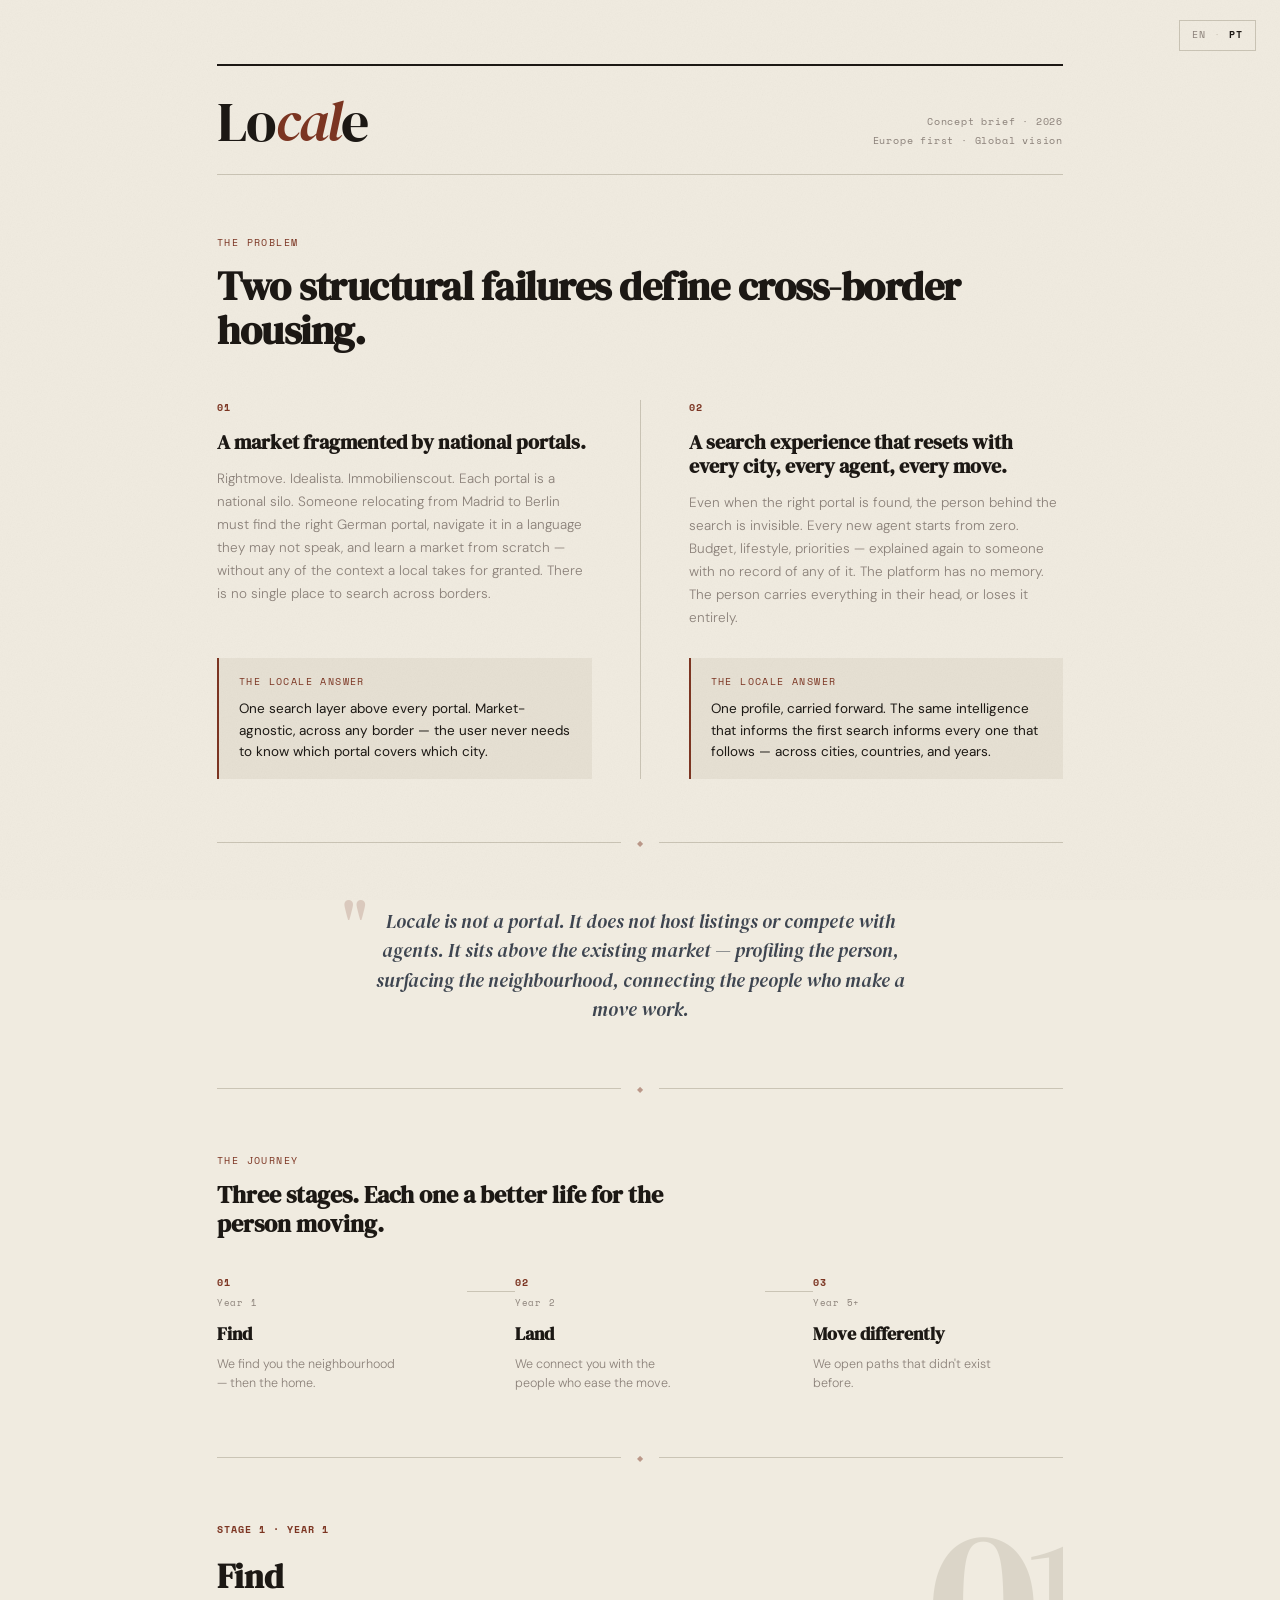
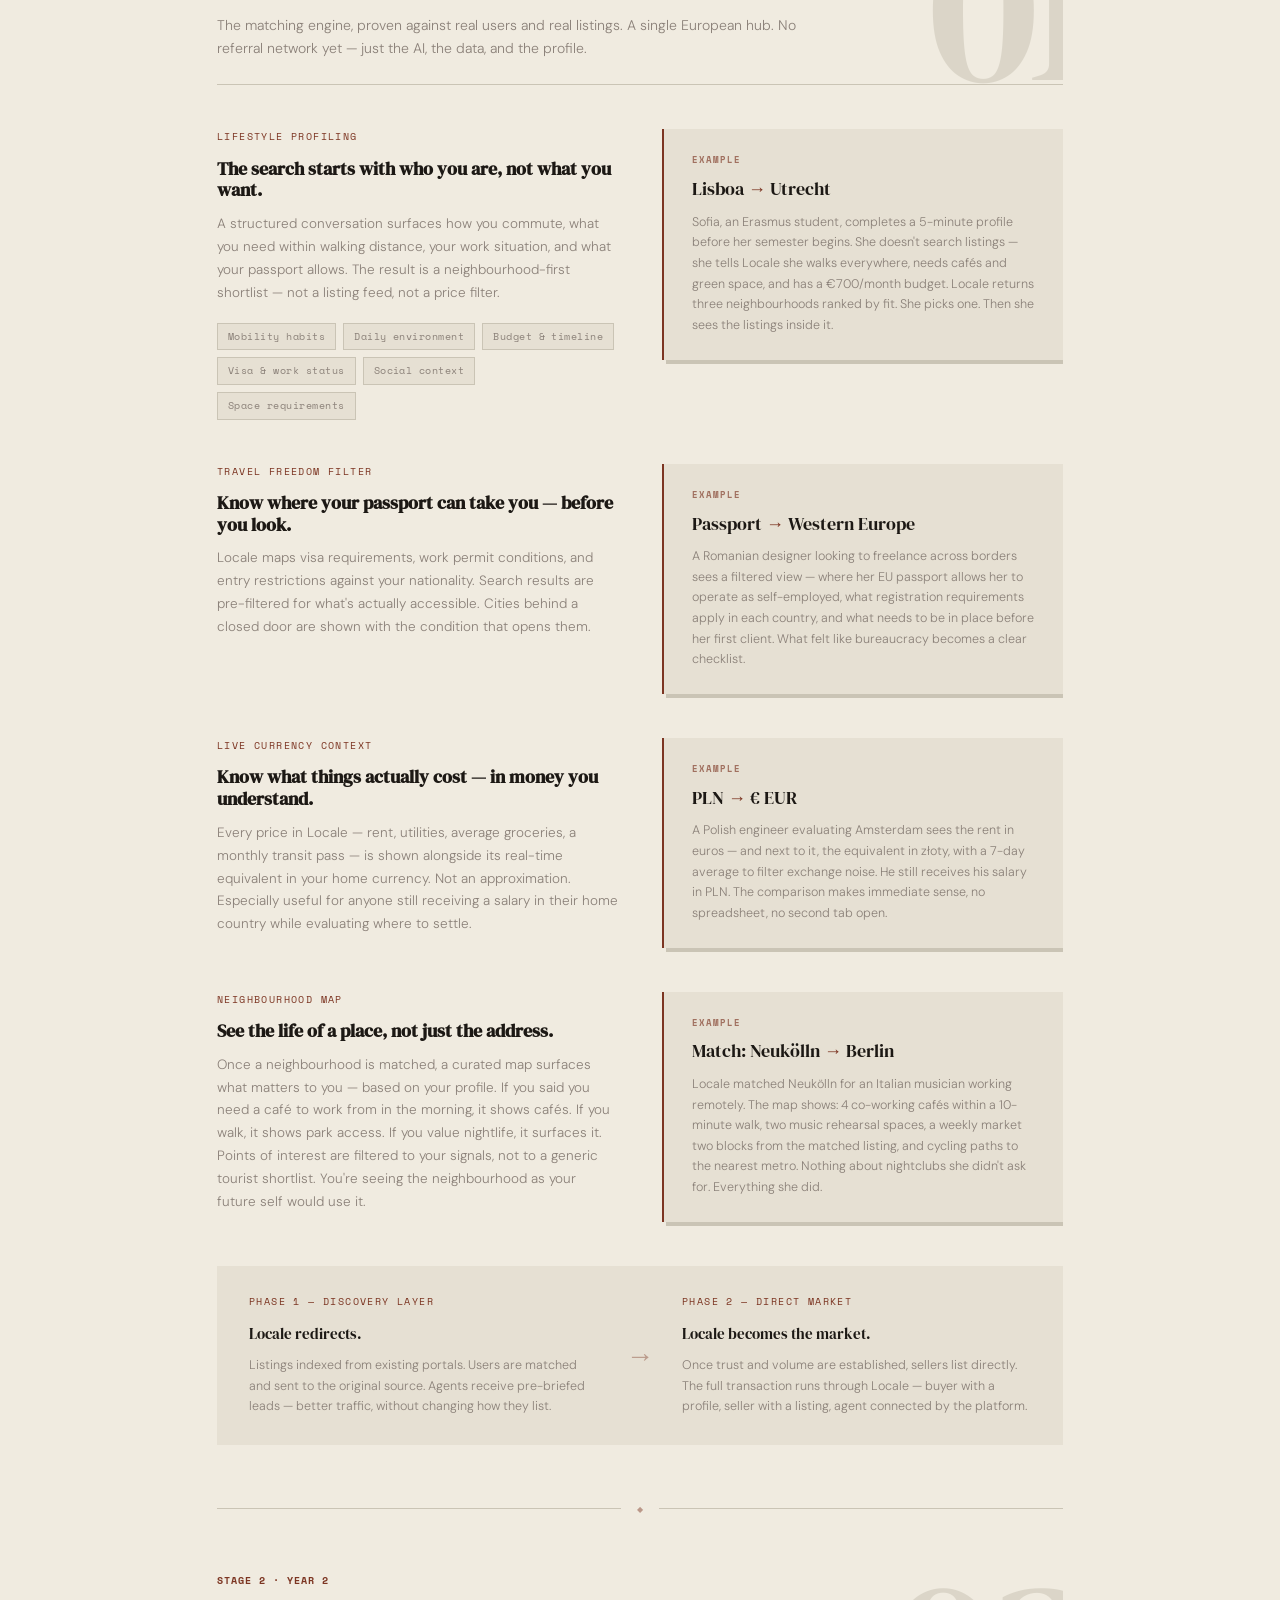
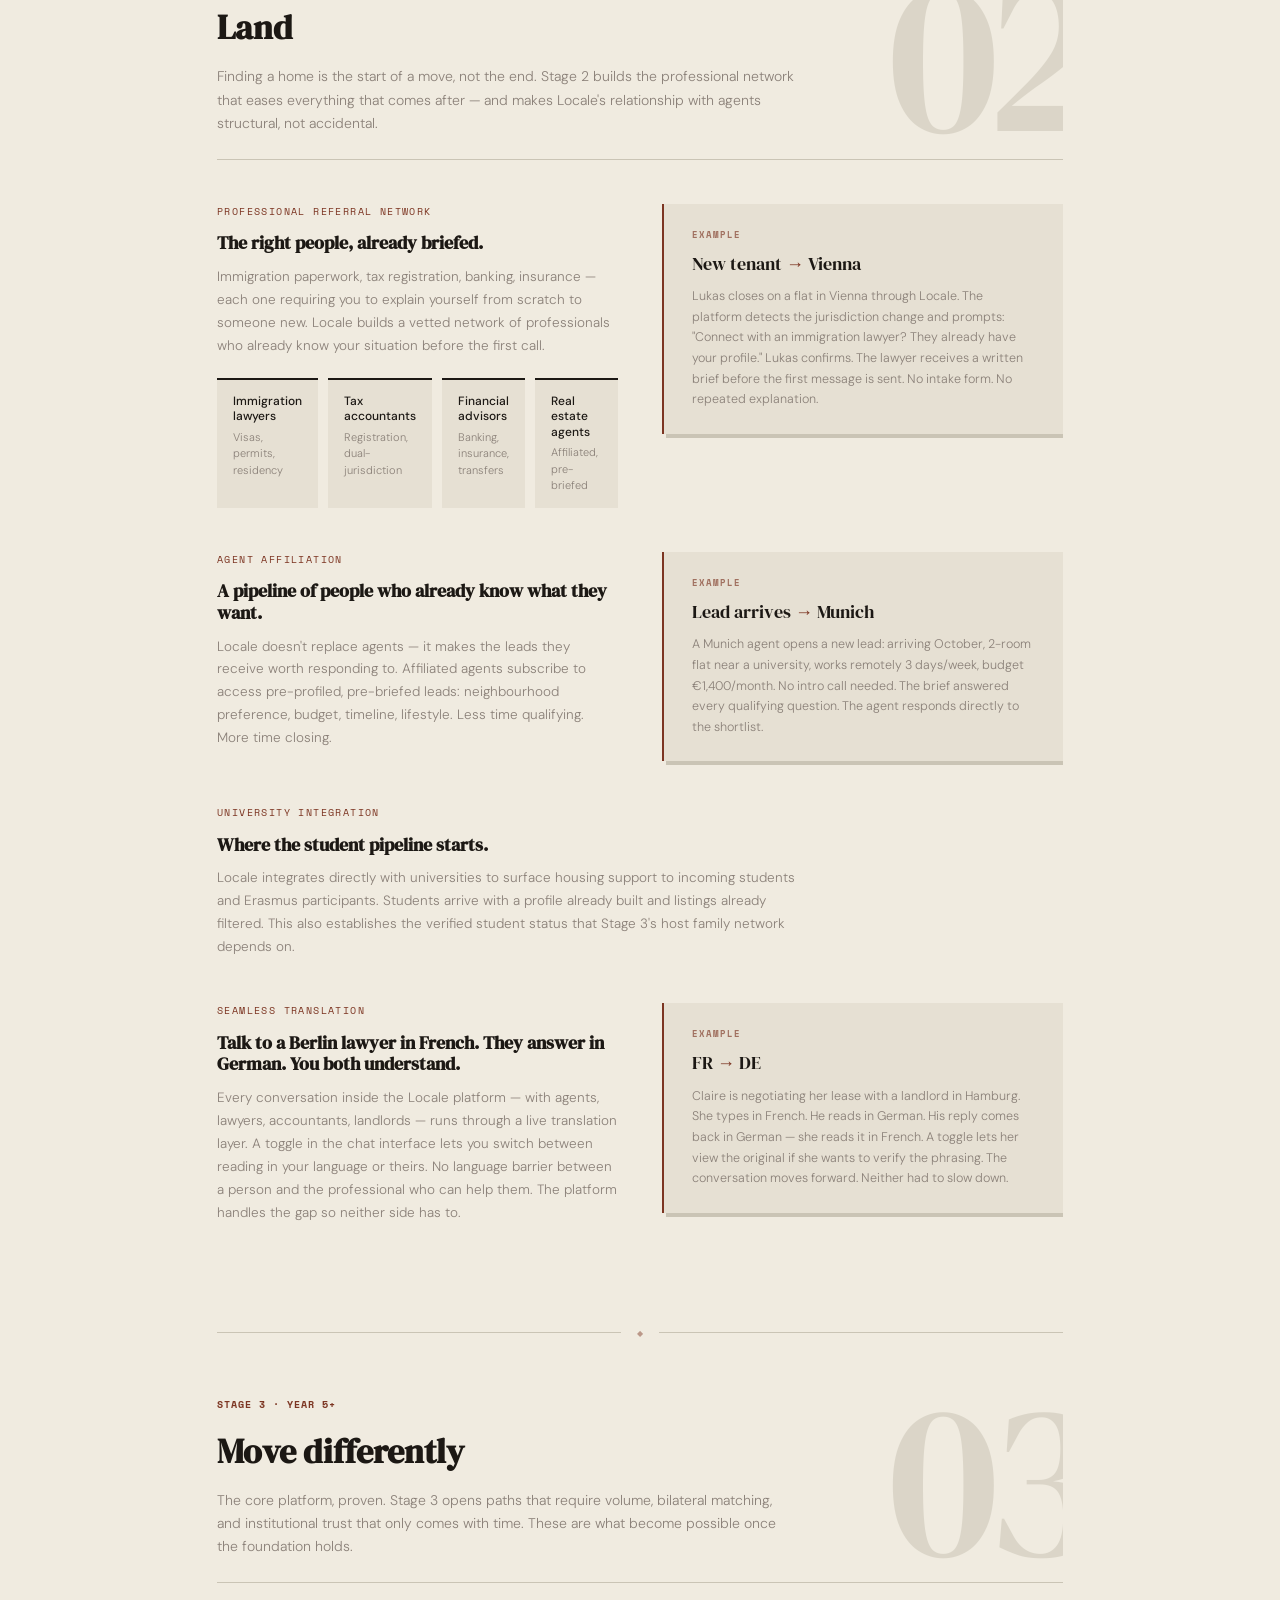
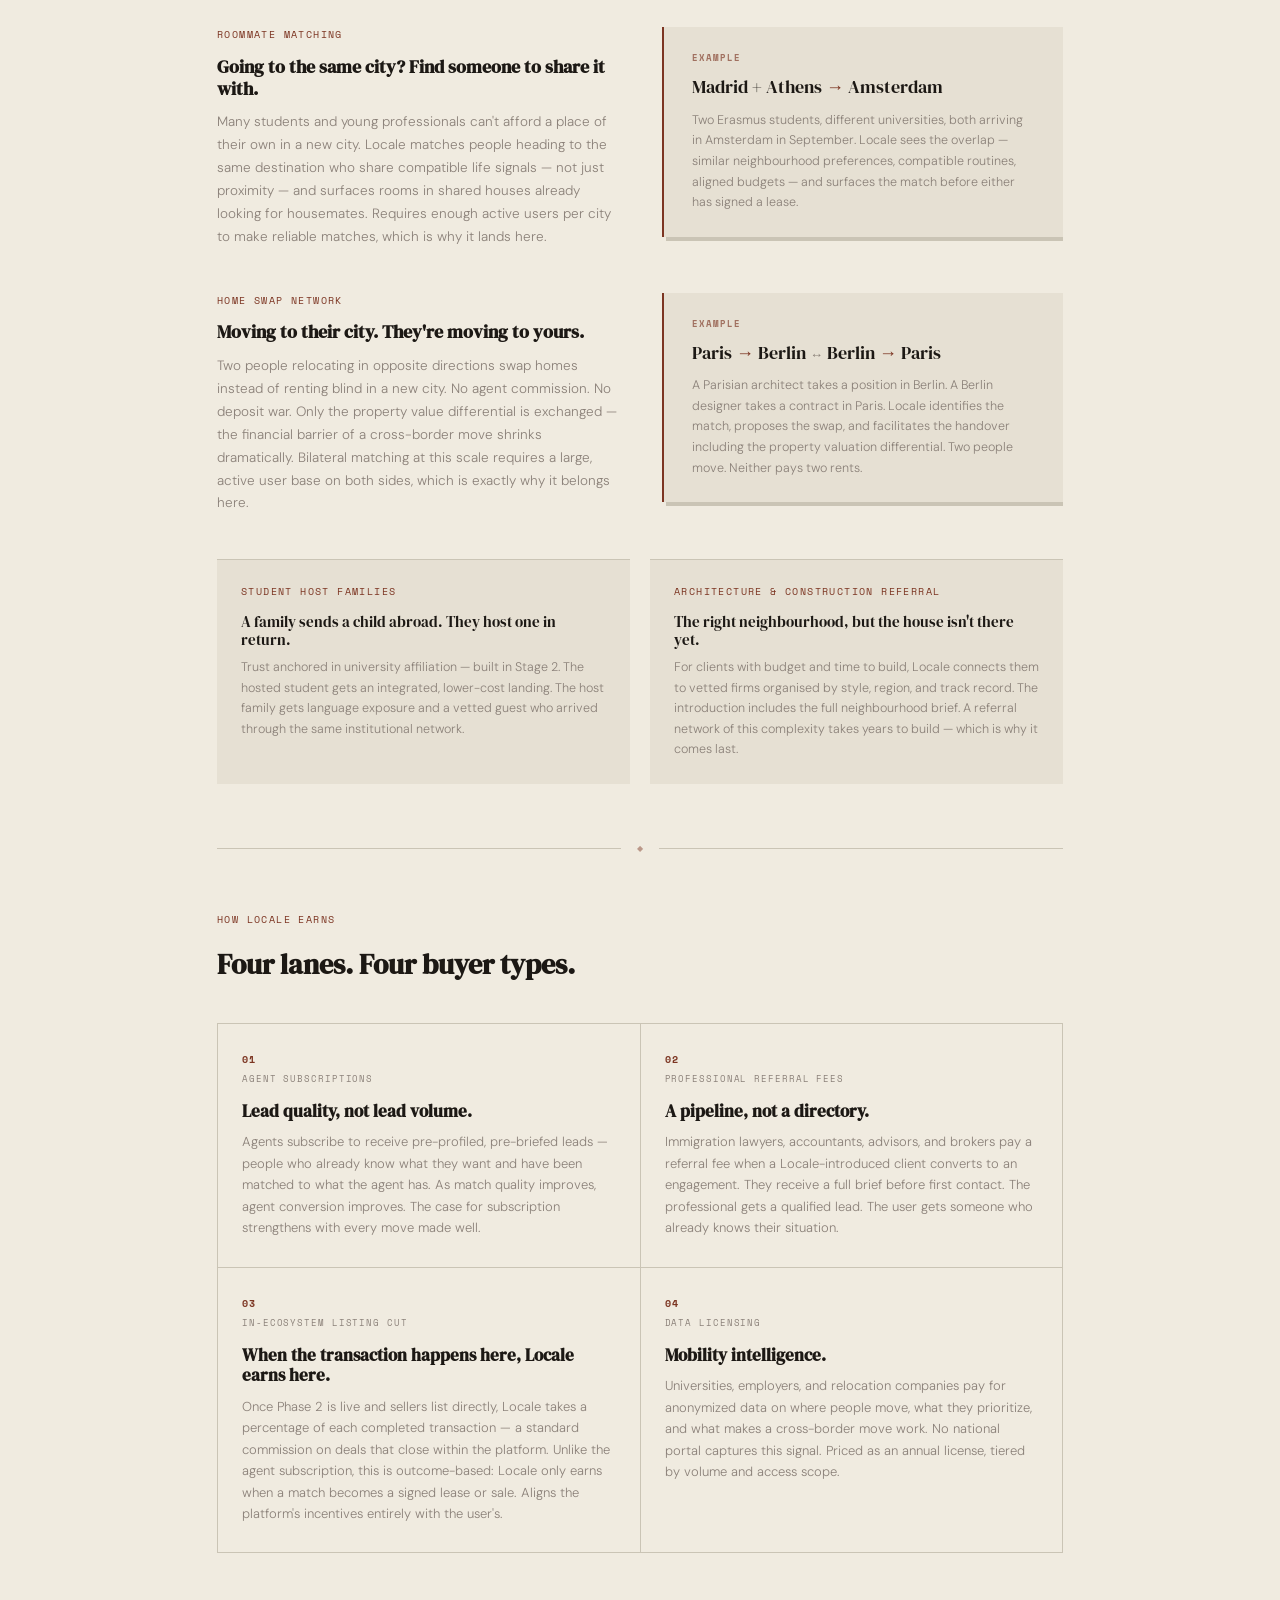
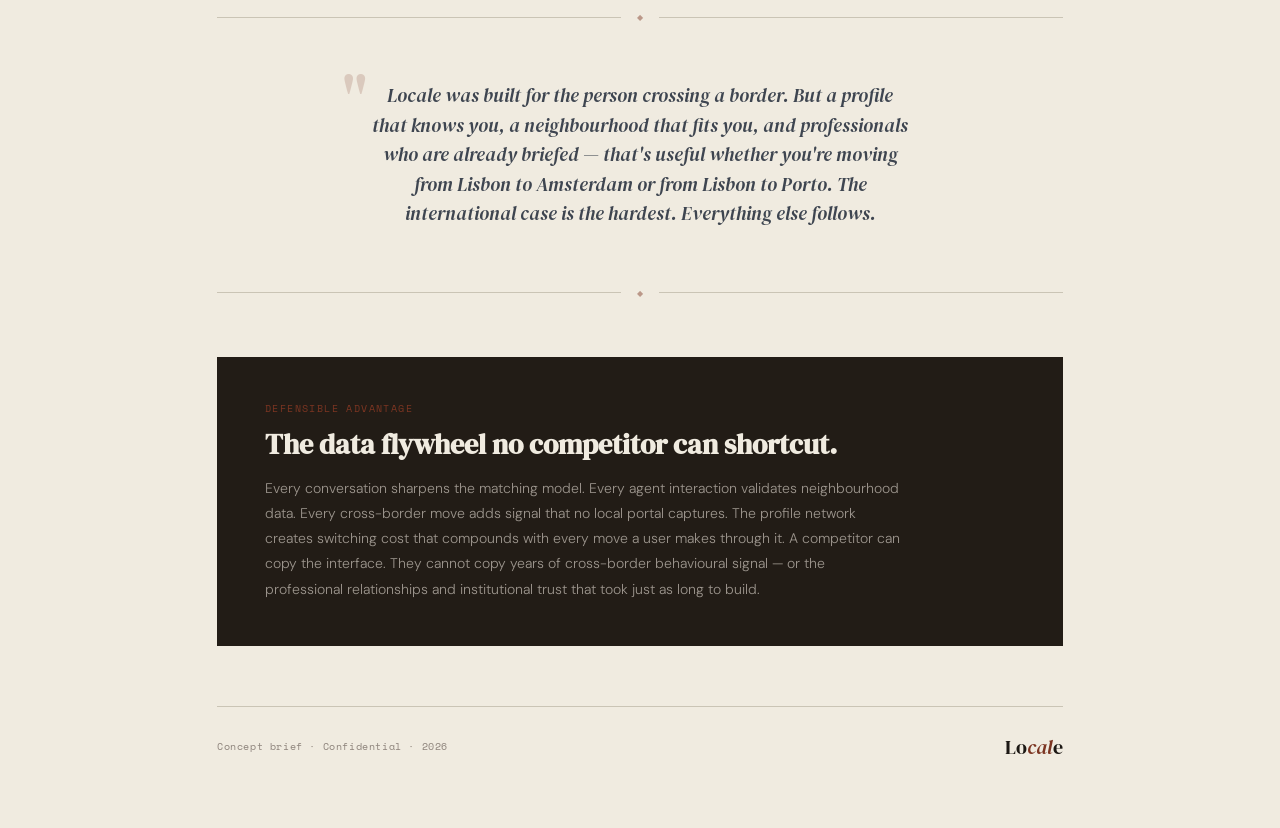
==== index.html @ e2cc8584 "Atualizar o index.html" ====
<!DOCTYPE html>
<html lang="en">
<head>
<meta charset="UTF-8">
<meta name="viewport" content="width=device-width, initial-scale=1.0">
<title>Locale — Concept Brief</title>
<link rel="icon" type="image/svg+xml" href="icon.svg">
<link rel="stylesheet" href="style.css">
<link href="https://fonts.googleapis.com/css2?family=DM+Serif+Display:ital@0;1&family=DM+Sans:opsz,wght@9..40,300;9..40,400;9..40,500&family=Space+Mono:wght@400;700&display=swap" rel="stylesheet">
</head>
<body>

<div class="lang-toggle">
  <span class="lang-active">EN</span>
  <span class="sep">·</span>
  <a href="indice.html">PT</a>
</div>

<!-- ═══ HEADER ═══ -->
<header>
  <div class="wordmark">Lo<span>cal</span>e</div>
  <div class="tagline">Concept brief · 2026<br>Europe first · Global vision</div>
</header>


<!-- ═══ HERO ═══ -->
<section class="hero">
  <span class="section-label">The problem</span>
  <h1 class="hero-headline">Two structural failures define cross-border housing.</h1>

  <div class="failure-grid">

    <div class="failure-col">
      <span class="failure-num">01</span>
      <h2>A market fragmented by national portals.</h2>
      <p>Rightmove. Idealista. Immobilienscout. Each portal is a national silo. Someone relocating from Madrid to Berlin must find the right German portal, navigate it in a language they may not speak, and learn a market from scratch — without any of the context a local takes for granted. There is no single place to search across borders.</p>
      <div class="answer-block">
        <span class="section-label">The Locale answer</span>
        <p>One search layer above every portal. Market-agnostic, across any border — the user never needs to know which portal covers which city.</p>
      </div>
    </div>

    <div class="failure-divider"></div>

    <div class="failure-col">
      <span class="failure-num">02</span>
      <h2>A search experience that resets with every city, every agent, every move.</h2>
      <p>Even when the right portal is found, the person behind the search is invisible. Every new agent starts from zero. Budget, lifestyle, priorities — explained again to someone with no record of any of it. The platform has no memory. The person carries everything in their head, or loses it entirely.</p>
      <div class="answer-block">
        <span class="section-label">The Locale answer</span>
        <p>One profile, carried forward. The same intelligence that informs the first search informs every one that follows — across cities, countries, and years.</p>
      </div>
    </div>

  </div>
</section>

<div class="section-rule"><span class="section-rule-mark">◆</span></div>

<!-- ═══ PLATFORM DEFINITION ═══ -->
<section class="platform-def">
  <blockquote>Locale is not a portal. It does not host listings or compete with agents. It sits above the existing market — profiling the person, surfacing the neighbourhood, connecting the people who make a move work.</blockquote>
</section>

<div class="section-rule"><span class="section-rule-mark">◆</span></div>

<!-- ═══ ROADMAP OVERVIEW ═══ -->
<section class="roadmap-overview">
  <span class="section-label">The journey</span>
  <h2>Three stages. Each one a better life for the person moving.</h2>
  <div class="roadmap-track">
    <div class="stage-pill">
      <span class="pill-num">01</span>
      <span class="pill-when">Year 1</span>
      <h3>Find</h3>
      <p>We find you the neighbourhood — then the home.</p>
    </div>
    <div class="pill-connector"></div>
    <div class="stage-pill">
      <span class="pill-num">02</span>
      <span class="pill-when">Year 2</span>
      <h3>Land</h3>
      <p>We connect you with the people who ease the move.</p>
    </div>
    <div class="pill-connector"></div>
    <div class="stage-pill">
      <span class="pill-num">03</span>
      <span class="pill-when">Year 5+</span>
      <h3>Move differently</h3>
      <p>We open paths that didn't exist before.</p>
    </div>
  </div>
</section>

<div class="section-rule"><span class="section-rule-mark">◆</span></div>


<!-- ═══════════════════ STAGE 1 ═══════════════════ -->
<section class="stage-block">
  <div class="stage-bg-num">01</div>

  <div class="stage-header">
    <span class="stage-tag">Stage 1 · Year 1</span>
    <h2 class="stage-title">Find</h2>
    <p class="stage-subtitle">The matching engine, proven against real users and real listings. A single European hub. No referral network yet — just the AI, the data, and the profile.</p>
  </div>

  <!-- Lifestyle profiling -->
  <div class="feature-pair">
    <div class="feature-left">
      <span class="section-label">Lifestyle profiling</span>
      <h3>The search starts with who you are, not what you want.</h3>
      <p>A structured conversation surfaces how you commute, what you need within walking distance, your work situation, and what your passport allows. The result is a neighbourhood-first shortlist — not a listing feed, not a price filter.</p>
      <div class="signal-tags">
        <span>Mobility habits</span>
        <span>Daily environment</span>
        <span>Budget &amp; timeline</span>
        <span>Visa &amp; work status</span>
        <span>Social context</span>
        <span>Space requirements</span>
      </div>
    </div>
    <div class="feature-right">
      <div class="scenario-card">
        <span class="scenario-label">Example</span>
        <div class="scenario-route">Lisboa <span>→</span> Utrecht</div>
        <p>Sofia, an Erasmus student, completes a 5-minute profile before her semester begins. She doesn't search listings — she tells Locale she walks everywhere, needs cafés and green space, and has a €700/month budget. Locale returns three neighbourhoods ranked by fit. She picks one. Then she sees the listings inside it.</p>
      </div>
    </div>
  </div>

  <!-- Travel freedom filter -->
  <div class="feature-pair">
    <div class="feature-left">
      <span class="section-label">Travel freedom filter</span>
      <h3>Know where your passport can take you — before you look.</h3>
      <p>Locale maps visa requirements, work permit conditions, and entry restrictions against your nationality. Search results are pre-filtered for what's actually accessible. Cities behind a closed door are shown with the condition that opens them.</p>
    </div>
    <div class="feature-right">
      <div class="scenario-card">
        <span class="scenario-label">Example</span>
        <div class="scenario-route">Passport <span>→</span> Western Europe</div>
        <p>A Romanian designer looking to freelance across borders sees a filtered view — where her EU passport allows her to operate as self-employed, what registration requirements apply in each country, and what needs to be in place before her first client. What felt like bureaucracy becomes a clear checklist.</p>
      </div>
    </div>
  </div>

  <!-- Currency exchange -->
  <div class="feature-pair">
    <div class="feature-left">
      <span class="section-label">Live currency context</span>
      <h3>Know what things actually cost — in money you understand.</h3>
      <p>Every price in Locale — rent, utilities, average groceries, a monthly transit pass — is shown alongside its real-time equivalent in your home currency. Not an approximation. Especially useful for anyone still receiving a salary in their home country while evaluating where to settle.</p>
    </div>
    <div class="feature-right">
      <div class="scenario-card">
        <span class="scenario-label">Example</span>
        <div class="scenario-route">PLN <span>→</span> € EUR</div>
        <p>A Polish engineer evaluating Amsterdam sees the rent in euros — and next to it, the equivalent in złoty, with a 7-day average to filter exchange noise. He still receives his salary in PLN. The comparison makes immediate sense, no spreadsheet, no second tab open.</p>
      </div>
    </div>
  </div>

  <!-- Neighbourhood map -->
  <div class="feature-pair">
    <div class="feature-left">
      <span class="section-label">Neighbourhood map</span>
      <h3>See the life of a place, not just the address.</h3>
      <p>Once a neighbourhood is matched, a curated map surfaces what matters to you — based on your profile. If you said you need a café to work from in the morning, it shows cafés. If you walk, it shows park access. If you value nightlife, it surfaces it. Points of interest are filtered to your signals, not to a generic tourist shortlist. You're seeing the neighbourhood as your future self would use it.</p>
    </div>
    <div class="feature-right">
      <div class="scenario-card">
        <span class="scenario-label">Example</span>
        <div class="scenario-route">Match: Neukölln <span>→</span> Berlin</div>
        <p>Locale matched Neukölln for an Italian musician working remotely. The map shows: 4 co-working cafés within a 10-minute walk, two music rehearsal spaces, a weekly market two blocks from the matched listing, and cycling paths to the nearest metro. Nothing about nightclubs she didn't ask for. Everything she did.</p>
      </div>
    </div>
  </div>

  <!-- Listing strategy -->
  <div class="listing-strategy">
    <div class="strat-phase">
      <span class="section-label">Phase 1 — Discovery layer</span>
      <h4>Locale redirects.</h4>
      <p>Listings indexed from existing portals. Users are matched and sent to the original source. Agents receive pre-briefed leads — better traffic, without changing how they list.</p>
    </div>
    <div class="listing-strategy-arrow">→</div>
    <div class="strat-phase">
      <span class="section-label">Phase 2 — Direct market</span>
      <h4>Locale becomes the market.</h4>
      <p>Once trust and volume are established, sellers list directly. The full transaction runs through Locale — buyer with a profile, seller with a listing, agent connected by the platform.</p>
    </div>
  </div>
</section>

<div class="section-rule"><span class="section-rule-mark">◆</span></div>


<!-- ═══════════════════ STAGE 2 ═══════════════════ -->
<section class="stage-block">
  <div class="stage-bg-num">02</div>

  <div class="stage-header">
    <span class="stage-tag">Stage 2 · Year 2</span>
    <h2 class="stage-title">Land</h2>
    <p class="stage-subtitle">Finding a home is the start of a move, not the end. Stage 2 builds the professional network that eases everything that comes after — and makes Locale's relationship with agents structural, not accidental.</p>
  </div>

  <!-- Professional referral -->
  <div class="feature-pair">
    <div class="feature-left">
      <span class="section-label">Professional referral network</span>
      <h3>The right people, already briefed.</h3>
      <p>Immigration paperwork, tax registration, banking, insurance — each one requiring you to explain yourself from scratch to someone new. Locale builds a vetted network of professionals who already know your situation before the first call.</p>
      <div class="pro-grid">
        <div class="pro-card">
          <h4>Immigration lawyers</h4>
          <p>Visas, permits, residency</p>
        </div>
        <div class="pro-card">
          <h4>Tax accountants</h4>
          <p>Registration, dual-jurisdiction</p>
        </div>
        <div class="pro-card">
          <h4>Financial advisors</h4>
          <p>Banking, insurance, transfers</p>
        </div>
        <div class="pro-card">
          <h4>Real estate agents</h4>
          <p>Affiliated, pre-briefed</p>
        </div>
      </div>
    </div>
    <div class="feature-right">
      <div class="scenario-card">
        <span class="scenario-label">Example</span>
        <div class="scenario-route">New tenant <span>→</span> Vienna</div>
        <p>Lukas closes on a flat in Vienna through Locale. The platform detects the jurisdiction change and prompts: "Connect with an immigration lawyer? They already have your profile." Lukas confirms. The lawyer receives a written brief before the first message is sent. No intake form. No repeated explanation.</p>
      </div>
    </div>
  </div>

  <!-- Agent affiliation -->
  <div class="feature-pair">
    <div class="feature-left">
      <span class="section-label">Agent affiliation</span>
      <h3>A pipeline of people who already know what they want.</h3>
      <p>Locale doesn't replace agents — it makes the leads they receive worth responding to. Affiliated agents subscribe to access pre-profiled, pre-briefed leads: neighbourhood preference, budget, timeline, lifestyle. Less time qualifying. More time closing.</p>
    </div>
    <div class="feature-right">
      <div class="scenario-card">
        <span class="scenario-label">Example</span>
        <div class="scenario-route">Lead arrives <span>→</span> Munich</div>
        <p>A Munich agent opens a new lead: arriving October, 2-room flat near a university, works remotely 3 days/week, budget €1,400/month. No intro call needed. The brief answered every qualifying question. The agent responds directly to the shortlist.</p>
      </div>
    </div>
  </div>

  <!-- University integration -->
  <div class="feature-pair-full">
    <span class="section-label">University integration</span>
    <h3>Where the student pipeline starts.</h3>
    <p>Locale integrates directly with universities to surface housing support to incoming students and Erasmus participants. Students arrive with a profile already built and listings already filtered. This also establishes the verified student status that Stage 3's host family network depends on.</p>
  </div>

  <!-- Translation toggle -->
  <div class="feature-pair">
    <div class="feature-left">
      <span class="section-label">Seamless translation</span>
      <h3>Talk to a Berlin lawyer in French. They answer in German. You both understand.</h3>
      <p>Every conversation inside the Locale platform — with agents, lawyers, accountants, landlords — runs through a live translation layer. A toggle in the chat interface lets you switch between reading in your language or theirs. No language barrier between a person and the professional who can help them. The platform handles the gap so neither side has to.</p>
    </div>
    <div class="feature-right">
      <div class="scenario-card">
        <span class="scenario-label">Example</span>
        <div class="scenario-route">FR <span>→</span> DE</div>
        <p>Claire is negotiating her lease with a landlord in Hamburg. She types in French. He reads in German. His reply comes back in German — she reads it in French. A toggle lets her view the original if she wants to verify the phrasing. The conversation moves forward. Neither had to slow down.</p>
      </div>
    </div>
  </div>
</section>

<div class="section-rule"><span class="section-rule-mark">◆</span></div>


<!-- ═══════════════════ STAGE 3 ═══════════════════ -->
<section class="stage-block">
  <div class="stage-bg-num">03</div>

  <div class="stage-header">
    <span class="stage-tag">Stage 3 · Year 5+</span>
    <h2 class="stage-title">Move differently</h2>
    <p class="stage-subtitle">The core platform, proven. Stage 3 opens paths that require volume, bilateral matching, and institutional trust that only comes with time. These are what become possible once the foundation holds.</p>
  </div>

  <!-- Roommate matching -->
  <div class="feature-pair">
    <div class="feature-left">
      <span class="section-label">Roommate matching</span>
      <h3>Going to the same city? Find someone to share it with.</h3>
      <p>Many students and young professionals can't afford a place of their own in a new city. Locale matches people heading to the same destination who share compatible life signals — not just proximity — and surfaces rooms in shared houses already looking for housemates. Requires enough active users per city to make reliable matches, which is why it lands here.</p>
    </div>
    <div class="feature-right">
      <div class="scenario-card">
        <span class="scenario-label">Example</span>
        <div class="scenario-route">Madrid + Athens <span>→</span> Amsterdam</div>
        <p>Two Erasmus students, different universities, both arriving in Amsterdam in September. Locale sees the overlap — similar neighbourhood preferences, compatible routines, aligned budgets — and surfaces the match before either has signed a lease.</p>
      </div>
    </div>
  </div>

  <!-- Home swap -->
  <div class="feature-pair">
    <div class="feature-left">
      <span class="section-label">Home swap network</span>
      <h3>Moving to their city. They're moving to yours.</h3>
      <p>Two people relocating in opposite directions swap homes instead of renting blind in a new city. No agent commission. No deposit war. Only the property value differential is exchanged — the financial barrier of a cross-border move shrinks dramatically. Bilateral matching at this scale requires a large, active user base on both sides, which is exactly why it belongs here.</p>
    </div>
    <div class="feature-right">
      <div class="scenario-card">
        <span class="scenario-label">Example</span>
        <div class="scenario-route">Paris <span>→</span> Berlin <span style="color:var(--muted); font-size:13px;">↔</span> Berlin <span>→</span> Paris</div>
        <p>A Parisian architect takes a position in Berlin. A Berlin designer takes a contract in Paris. Locale identifies the match, proposes the swap, and facilitates the handover including the property valuation differential. Two people move. Neither pays two rents.</p>
      </div>
    </div>
  </div>

  <!-- Host families + Construction -->
  <div class="two-col-sm">
    <div class="small-card">
      <span class="section-label">Student host families</span>
      <h4>A family sends a child abroad. They host one in return.</h4>
      <p>Trust anchored in university affiliation — built in Stage 2. The hosted student gets an integrated, lower-cost landing. The host family gets language exposure and a vetted guest who arrived through the same institutional network.</p>
    </div>
    <div class="small-card">
      <span class="section-label">Architecture &amp; construction referral</span>
      <h4>The right neighbourhood, but the house isn't there yet.</h4>
      <p>For clients with budget and time to build, Locale connects them to vetted firms organised by style, region, and track record. The introduction includes the full neighbourhood brief. A referral network of this complexity takes years to build — which is why it comes last.</p>
    </div>
  </div>
</section>

<div class="section-rule"><span class="section-rule-mark">◆</span></div>


<!-- ═══ REVENUE ═══ -->
<section class="revenue">
  <span class="section-label">How Locale earns</span>
  <h2>Four lanes. Four buyer types.</h2>

  <div class="revenue-lanes revenue-lanes--4">
    <div class="revenue-lane">
      <span class="lane-num">01</span>
      <span class="lane-label">Agent subscriptions</span>
      <h3>Lead quality, not lead volume.</h3>
      <p>Agents subscribe to receive pre-profiled, pre-briefed leads — people who already know what they want and have been matched to what the agent has. As match quality improves, agent conversion improves. The case for subscription strengthens with every move made well.</p>
    </div>
    <div class="revenue-lane">
      <span class="lane-num">02</span>
      <span class="lane-label">Professional referral fees</span>
      <h3>A pipeline, not a directory.</h3>
      <p>Immigration lawyers, accountants, advisors, and brokers pay a referral fee when a Locale-introduced client converts to an engagement. They receive a full brief before first contact. The professional gets a qualified lead. The user gets someone who already knows their situation.</p>
    </div>
    <div class="revenue-lane">
      <span class="lane-num">03</span>
      <span class="lane-label">In-ecosystem listing cut</span>
      <h3>When the transaction happens here, Locale earns here.</h3>
      <p>Once Phase 2 is live and sellers list directly, Locale takes a percentage of each completed transaction — a standard commission on deals that close within the platform. Unlike the agent subscription, this is outcome-based: Locale only earns when a match becomes a signed lease or sale. Aligns the platform's incentives entirely with the user's.</p>
    </div>
    <div class="revenue-lane">
      <span class="lane-num">04</span>
      <span class="lane-label">Data licensing</span>
      <h3>Mobility intelligence.</h3>
      <p>Universities, employers, and relocation companies pay for anonymized data on where people move, what they prioritize, and what makes a cross-border move work. No national portal captures this signal. Priced as an annual license, tiered by volume and access scope.</p>
    </div>
  </div>
</section>

<div class="section-rule"><span class="section-rule-mark">◆</span></div>

<!-- ═══ CLOSING THOUGHT ═══ -->
<section class="platform-def">
  <blockquote>Locale was built for the person crossing a border. But a profile that knows you, a neighbourhood that fits you, and professionals who are already briefed — that's useful whether you're moving from Lisbon to Amsterdam or from Lisbon to Porto. The international case is the hardest. Everything else follows.</blockquote>
</section>

<div class="section-rule"><span class="section-rule-mark">◆</span></div>

<!-- ═══ MOAT ═══ -->
<section class="moat">
  <span class="section-label">Defensible advantage</span>
  <h2>The data flywheel no competitor can shortcut.</h2>
  <p>Every conversation sharpens the matching model. Every agent interaction validates neighbourhood data. Every cross-border move adds signal that no local portal captures. The profile network creates switching cost that compounds with every move a user makes through it. A competitor can copy the interface. They cannot copy years of cross-border behavioural signal — or the professional relationships and institutional trust that took just as long to build.</p>
</section>


<!-- ═══ FOOTER ═══ -->
<footer>
  <p>Concept brief · Confidential · 2026</p>
  <div class="footer-wordmark">Lo<span>cal</span>e</div>
</footer>

</body>
</html>
---- style.css ----
*, *::before, *::after { box-sizing: border-box; margin: 0; padding: 0; }

:root {
  --ink:       #1c1814;
  --paper:     #f0ebe0;
  --brick:     #7c3522;
  --steel:     #3e4550;
  --muted:     #8b8179;
  --rule:      #cac4b5;
  --card:      #e6e0d3;
  --warm-dark: #221c16;
}

/* ─── Base ─── */
html { scroll-behavior: smooth; }

body {
  font-family: 'DM Sans', sans-serif;
  background: var(--paper);
  color: var(--ink);
  font-size: 15px;
  line-height: 1.65;
  max-width: 950px;
  margin: 0 auto;
  padding: 64px 52px;
  overflow-x: hidden;
}

/* ─── Grain ─── */
body::after {
  content: '';
  position: fixed;
  inset: 0;
  background-image: url("data:image/svg+xml,%3Csvg xmlns='http://www.w3.org/2000/svg' width='300' height='300'%3E%3Cfilter id='g'%3E%3CfeTurbulence type='fractalNoise' baseFrequency='0.8' numOctaves='4' stitchTiles='stitch'/%3E%3CfeColorMatrix type='saturate' values='0'/%3E%3C/filter%3E%3Crect width='300' height='300' filter='url(%23g)' opacity='0.05'/%3E%3C/svg%3E");
  pointer-events: none;
  z-index: 9999;
  mix-blend-mode: multiply;
}

/* ─── Labels ─── */
.section-label {
  font-family: 'Space Mono', monospace;
  font-size: 10px;
  font-weight: 400;
  letter-spacing: 0.14em;
  text-transform: uppercase;
  color: var(--brick);
  margin-bottom: 12px;
  display: block;
}

/* ─── Lang toggle ─── */
.lang-toggle {
  position: fixed;
  top: 20px;
  right: 24px;
  display: flex;
  align-items: center;
  gap: 8px;
  font-family: 'Space Mono', monospace;
  font-size: 10px;
  letter-spacing: 0.1em;
  background: var(--paper);
  border: 1px solid var(--rule);
  padding: 6px 12px;
  z-index: 200;
}
.lang-toggle a { color: var(--ink); text-decoration: none; font-weight: 700; transition: color .15s; }
.lang-toggle a:hover { color: var(--brick); }
.lang-toggle .sep { color: var(--rule); }
.lang-active { color: var(--muted); font-weight: 400; }

/* ─── Header ─── */
header {
  border-top: 2px solid var(--ink);
  border-bottom: 1px solid var(--rule);
  padding: 28px 0 24px;
  margin-bottom: 60px;
  display: flex;
  justify-content: space-between;
  align-items: flex-end;
}
.wordmark {
  font-family: 'DM Serif Display', serif;
  font-size: 56px;
  line-height: 1;
  letter-spacing: -1.5px;
}
.wordmark span { color: var(--brick); font-style: italic; }
.tagline {
  font-family: 'Space Mono', monospace;
  font-size: 10px;
  color: var(--muted);
  letter-spacing: 0.08em;
  line-height: 1.9;
  text-align: right;
}

/* ─── Section rules ─── */
.section-rule {
  display: flex;
  align-items: center;
  gap: 16px;
  margin: 60px 0;
}
.section-rule::before,
.section-rule::after {
  content: '';
  flex: 1;
  height: 1px;
  background: var(--rule);
}
.section-rule-mark {
  font-size: 8px;
  color: var(--brick);
  opacity: 0.45;
  line-height: 1;
}

/* ─── Hero ─── */
.hero-headline {
  font-family: 'DM Serif Display', serif;
  font-size: 40px;
  max-width: 750px;
  margin-bottom: 48px;
  line-height: 1.1;
  letter-spacing: -0.5px;
}

.failure-grid {
  display: grid;
  grid-template-columns: 1fr 1px 1fr;
  column-gap: 48px;
  align-items: stretch;
}
.failure-divider { background: var(--rule); }

.failure-col {
  display: flex;
  flex-direction: column;
}
.failure-num {
  font-family: 'Space Mono', monospace;
  font-size: 10px;
  font-weight: 700;
  color: var(--brick);
  letter-spacing: 0.12em;
  display: block;
  margin-bottom: 14px;
}
.failure-col h2 {
  font-family: 'DM Serif Display', serif;
  font-size: 20px;
  line-height: 1.2;
  margin-bottom: 14px;
}
.failure-col > p {
  font-size: 13.5px;
  color: var(--muted);
  font-weight: 300;
  line-height: 1.7;
  margin-bottom: 28px;
}
.answer-block {
  margin-top: auto;
  border-left: 2px solid var(--brick);
  padding: 16px 20px;
  background: var(--card);
}
.answer-block .section-label { margin-bottom: 8px; }
.answer-block p {
  font-size: 13.5px;
  font-weight: 400;
  line-height: 1.6;
}

/* ─── Platform definition ─── */
.platform-def {
  text-align: center;
  max-width: 600px;
  margin: 0 auto;
}
.platform-def blockquote {
  font-family: 'DM Serif Display', serif;
  font-size: 19px;
  line-height: 1.55;
  color: var(--steel);
  font-style: italic;
  padding: 0 32px;
  position: relative;
}
.platform-def blockquote::before {
  content: '"';
  position: absolute;
  left: 2px;
  top: -14px;
  font-size: 60px;
  line-height: 1;
  color: var(--brick);
  opacity: 0.18;
  font-style: normal;
}

/* ─── Roadmap overview ─── */
.roadmap-overview > h2 {
  font-family: 'DM Serif Display', serif;
  font-size: 24px;
  margin-bottom: 36px;
  max-width: 480px;
  line-height: 1.2;
}
.roadmap-track {
  display: grid;
  grid-template-columns: 1fr 48px 1fr 48px 1fr;
  align-items: start;
}
.pill-connector {
  height: 1px;
  background: var(--rule);
  margin-top: 16px;
}
.pill-num {
  font-family: 'Space Mono', monospace;
  font-size: 10px;
  font-weight: 700;
  color: var(--brick);
  letter-spacing: 0.1em;
  display: block;
  margin-bottom: 5px;
}
.pill-when {
  font-family: 'Space Mono', monospace;
  font-size: 9px;
  color: var(--muted);
  letter-spacing: 0.08em;
  display: block;
  margin-bottom: 8px;
}
.stage-pill h3 {
  font-family: 'DM Serif Display', serif;
  font-size: 18px;
  margin-bottom: 6px;
}
.stage-pill p {
  font-size: 12.5px;
  color: var(--muted);
  font-weight: 300;
  line-height: 1.55;
  max-width: 180px;
}

/* ─── Stage blocks ─── */
.stage-block {
  position: relative;
  overflow: hidden;
  isolation: isolate;
}
.stage-bg-num {
  position: absolute;
  top: -12px;
  right: -28px;
  font-family: 'DM Serif Display', serif;
  font-size: 220px;
  line-height: 0.85;
  color: var(--rule);
  pointer-events: none;
  user-select: none;
  letter-spacing: -12px;
  z-index: -1;
  opacity: 0.55;
}
.stage-header {
  margin-bottom: 44px;
  padding-bottom: 24px;
  border-bottom: 1px solid var(--rule);
}
.stage-tag {
  font-family: 'Space Mono', monospace;
  font-size: 10px;
  font-weight: 700;
  color: var(--brick);
  letter-spacing: 0.1em;
  text-transform: uppercase;
  display: block;
  margin-bottom: 10px;
}
.stage-title {
  font-family: 'DM Serif Display', serif;
  font-size: 34px;
  margin-bottom: 10px;
}
.stage-subtitle {
  font-size: 14px;
  color: var(--muted);
  font-weight: 300;
  max-width: 580px;
  line-height: 1.65;
}

/* ─── Feature pairs ─── */
.feature-pair {
  display: grid;
  grid-template-columns: 1fr 1fr;
  gap: 44px;
  margin-bottom: 44px;
  align-items: start;
}
.feature-left h3 {
  font-family: 'DM Serif Display', serif;
  font-size: 18px;
  margin-bottom: 12px;
  line-height: 1.2;
}
.feature-left p {
  font-size: 13.5px;
  color: var(--muted);
  font-weight: 300;
  line-height: 1.7;
}
.feature-pair-full {
  margin-bottom: 44px;
}
.feature-pair-full h3 {
  font-family: 'DM Serif Display', serif;
  font-size: 18px;
  margin-bottom: 12px;
  line-height: 1.2;
}
.feature-pair-full p {
  font-size: 13.5px;
  color: var(--muted);
  font-weight: 300;
  line-height: 1.7;
  max-width: 580px;
}

/* ─── Signal tags ─── */
.signal-tags {
  display: flex;
  flex-wrap: wrap;
  gap: 7px;
  margin-top: 18px;
}
.signal-tags span {
  font-family: 'Space Mono', monospace;
  font-size: 9.5px;
  letter-spacing: 0.05em;
  color: var(--muted);
  background: var(--card);
  border: 1px solid var(--rule);
  padding: 5px 10px;
}

/* ─── Scenario cards ─── */
.scenario-card {
  background: var(--card);
  border-left: 2px solid var(--brick);
  padding: 24px 28px;
  box-shadow: 4px 4px 0 var(--rule);
  transition: transform .2s ease, box-shadow .2s ease;
}
.scenario-card:hover {
  transform: translate(-2px, -2px);
  box-shadow: 6px 6px 0 var(--rule);
}
.scenario-label {
  font-family: 'Space Mono', monospace;
  font-size: 9px;
  font-weight: 700;
  letter-spacing: 0.12em;
  text-transform: uppercase;
  color: var(--brick);
  display: block;
  margin-bottom: 10px;
  opacity: 0.65;
}
.scenario-route {
  font-family: 'DM Serif Display', serif;
  font-size: 18px;
  line-height: 1.2;
  margin-bottom: 12px;
}
.scenario-route span { color: var(--brick); }
.scenario-card p {
  font-size: 12.5px;
  color: var(--muted);
  font-weight: 300;
  line-height: 1.65;
}

/* ─── Listing strategy ─── */
.listing-strategy {
  display: grid;
  grid-template-columns: 1fr auto 1fr;
  gap: 28px;
  align-items: center;
  background: var(--card);
  padding: 28px 32px;
  margin-top: 4px;
}
.listing-strategy-arrow {
  font-family: 'DM Serif Display', serif;
  font-size: 28px;
  color: var(--brick);
  opacity: 0.4;
  line-height: 1;
}
.strat-phase h4 {
  font-family: 'DM Serif Display', serif;
  font-size: 15px;
  font-weight: normal;
  margin-bottom: 8px;
}
.strat-phase p {
  font-size: 12.5px;
  color: var(--muted);
  font-weight: 300;
  line-height: 1.65;
}

/* ─── Pro grid ─── */
.pro-grid {
  display: grid;
  grid-template-columns: repeat(4, 1fr);
  gap: 10px;
  margin-top: 20px;
}
.pro-card {
  background: var(--card);
  border-top: 2px solid var(--ink);
  padding: 14px 16px;
}
.pro-card h4 {
  font-size: 12px;
  font-weight: 500;
  margin-bottom: 4px;
  line-height: 1.3;
}
.pro-card p {
  font-size: 11px;
  color: var(--muted);
  font-weight: 300;
  line-height: 1.5;
}

/* ─── Small 2-col cards ─── */
.two-col-sm {
  display: grid;
  grid-template-columns: 1fr 1fr;
  gap: 20px;
  margin-top: 44px;
}
.small-card {
  background: var(--card);
  padding: 24px;
  border-top: 1px solid var(--rule);
}
.small-card h4 {
  font-family: 'DM Serif Display', serif;
  font-size: 15px;
  font-weight: normal;
  margin-bottom: 8px;
  line-height: 1.2;
}
.small-card p {
  font-size: 12.5px;
  color: var(--muted);
  font-weight: 300;
  line-height: 1.65;
}

/* ─── Revenue ─── */
.revenue > h2 {
  font-family: 'DM Serif Display', serif;
  font-size: 28px;
  margin-bottom: 36px;
}
.revenue-lanes {
  display: grid;
  grid-template-columns: repeat(3, 1fr);
  border-top: 1px solid var(--rule);
  border-left: 1px solid var(--rule);
}
.revenue-lanes--4 {
  grid-template-columns: repeat(2, 1fr);
}
.revenue-lane {
  padding: 28px 24px;
  border-right: 1px solid var(--rule);
  border-bottom: 1px solid var(--rule);
}
.lane-num {
  font-family: 'Space Mono', monospace;
  font-size: 10px;
  font-weight: 700;
  color: var(--brick);
  letter-spacing: 0.1em;
  display: block;
  margin-bottom: 4px;
}
.lane-label {
  font-family: 'Space Mono', monospace;
  font-size: 9px;
  letter-spacing: 0.1em;
  text-transform: uppercase;
  color: var(--muted);
  display: block;
  margin-bottom: 14px;
}
.revenue-lane h3 {
  font-family: 'DM Serif Display', serif;
  font-size: 17px;
  margin-bottom: 10px;
  line-height: 1.2;
}
.revenue-lane p {
  font-size: 13px;
  color: var(--muted);
  font-weight: 300;
  line-height: 1.65;
}

/* ─── Moat ─── */
.moat {
  background: var(--warm-dark);
  color: #f0ebe0;
  padding: 44px 48px;
}
.moat .section-label { color: #7c3522; }
.moat h2 {
  font-family: 'DM Serif Display', serif;
  font-size: 28px;
  margin-bottom: 16px;
  line-height: 1.1;
  color: #f0ebe0;
}
.moat p {
  font-size: 14px;
  color: #9c958d;
  font-weight: 300;
  line-height: 1.8;
  max-width: 640px;
}

/* ─── Footer ─── */
footer {
  border-top: 1px solid var(--rule);
  padding-top: 24px;
  display: flex;
  justify-content: space-between;
  align-items: center;
  margin-top: 60px;
}
footer > p {
  font-family: 'Space Mono', monospace;
  font-size: 10px;
  color: var(--muted);
  letter-spacing: 0.06em;
}
.footer-wordmark {
  font-family: 'DM Serif Display', serif;
  font-size: 20px;
}
.footer-wordmark span { color: var(--brick); font-style: italic; }

/* ─── Print ─── */
@media print {
  body { padding: 32px; }
  .lang-toggle { display: none; }
  body::after { display: none; }
  .stage-bg-num { display: none; }
}
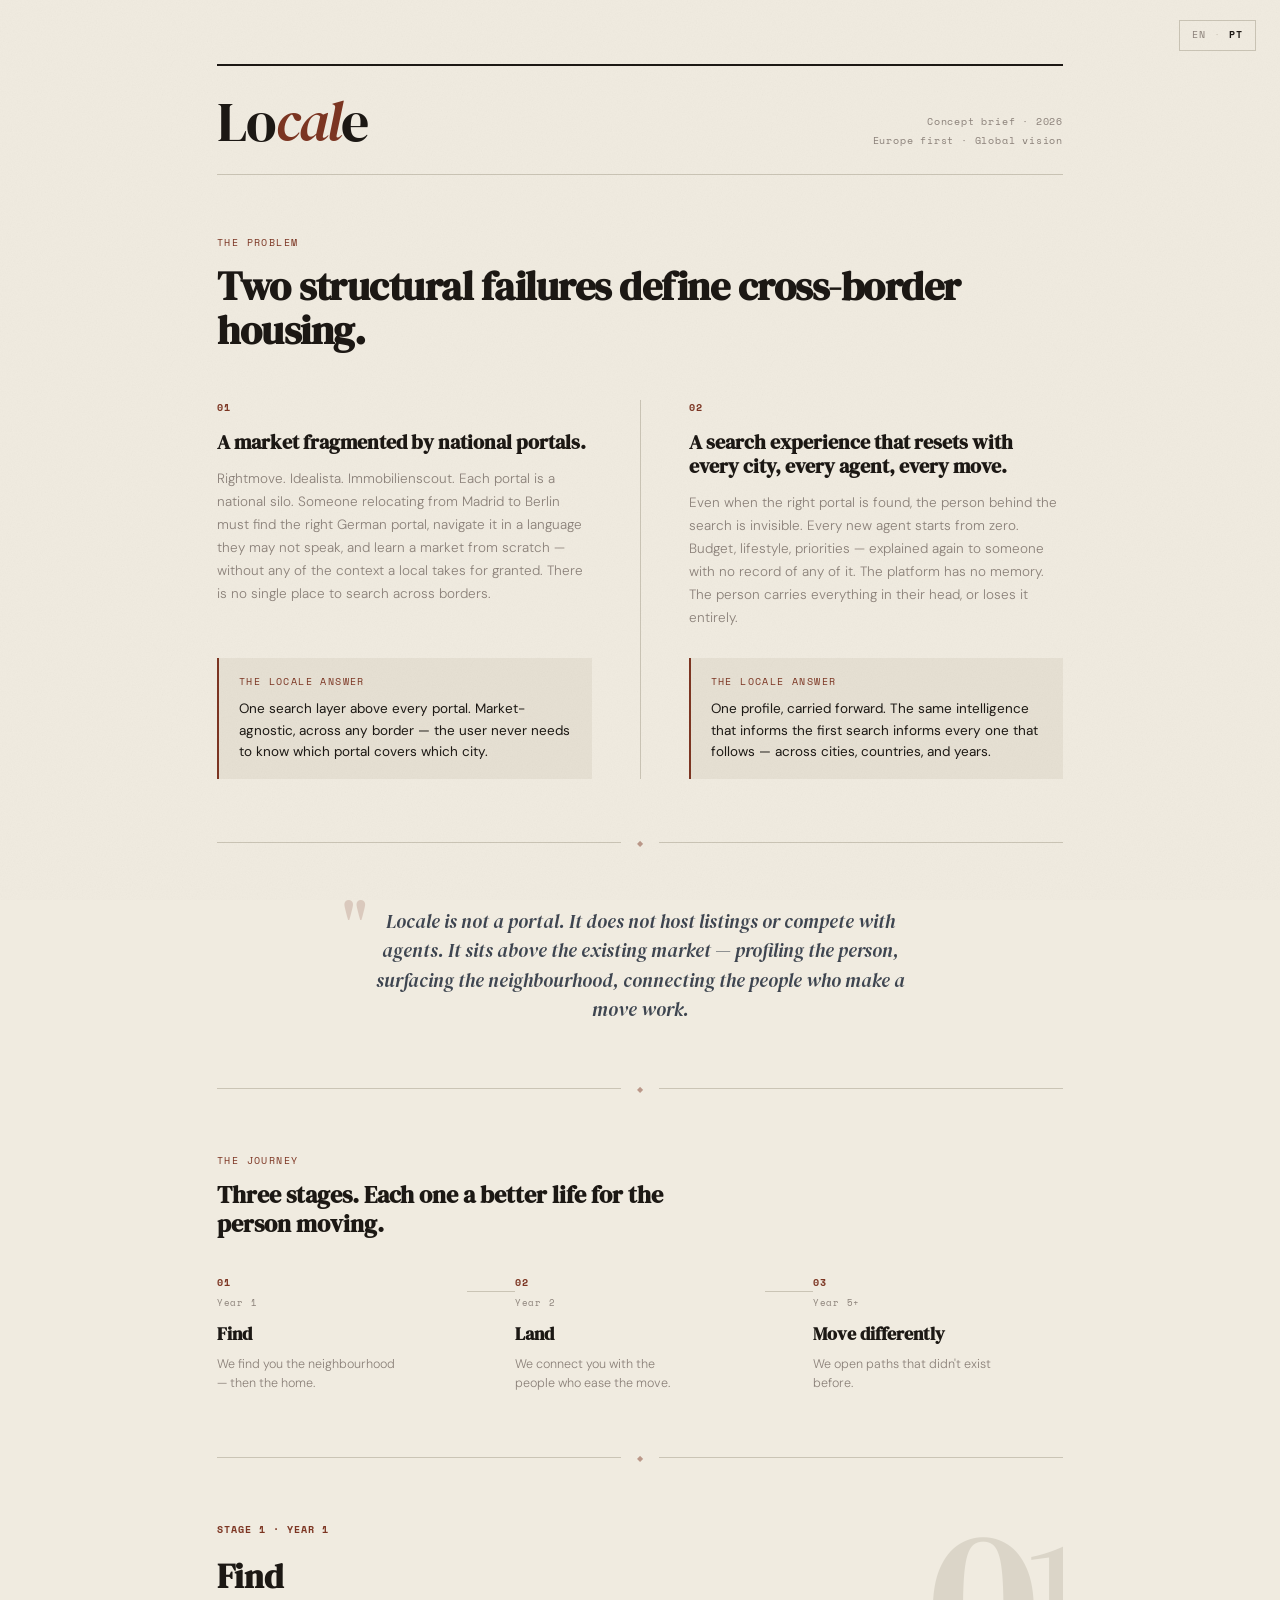
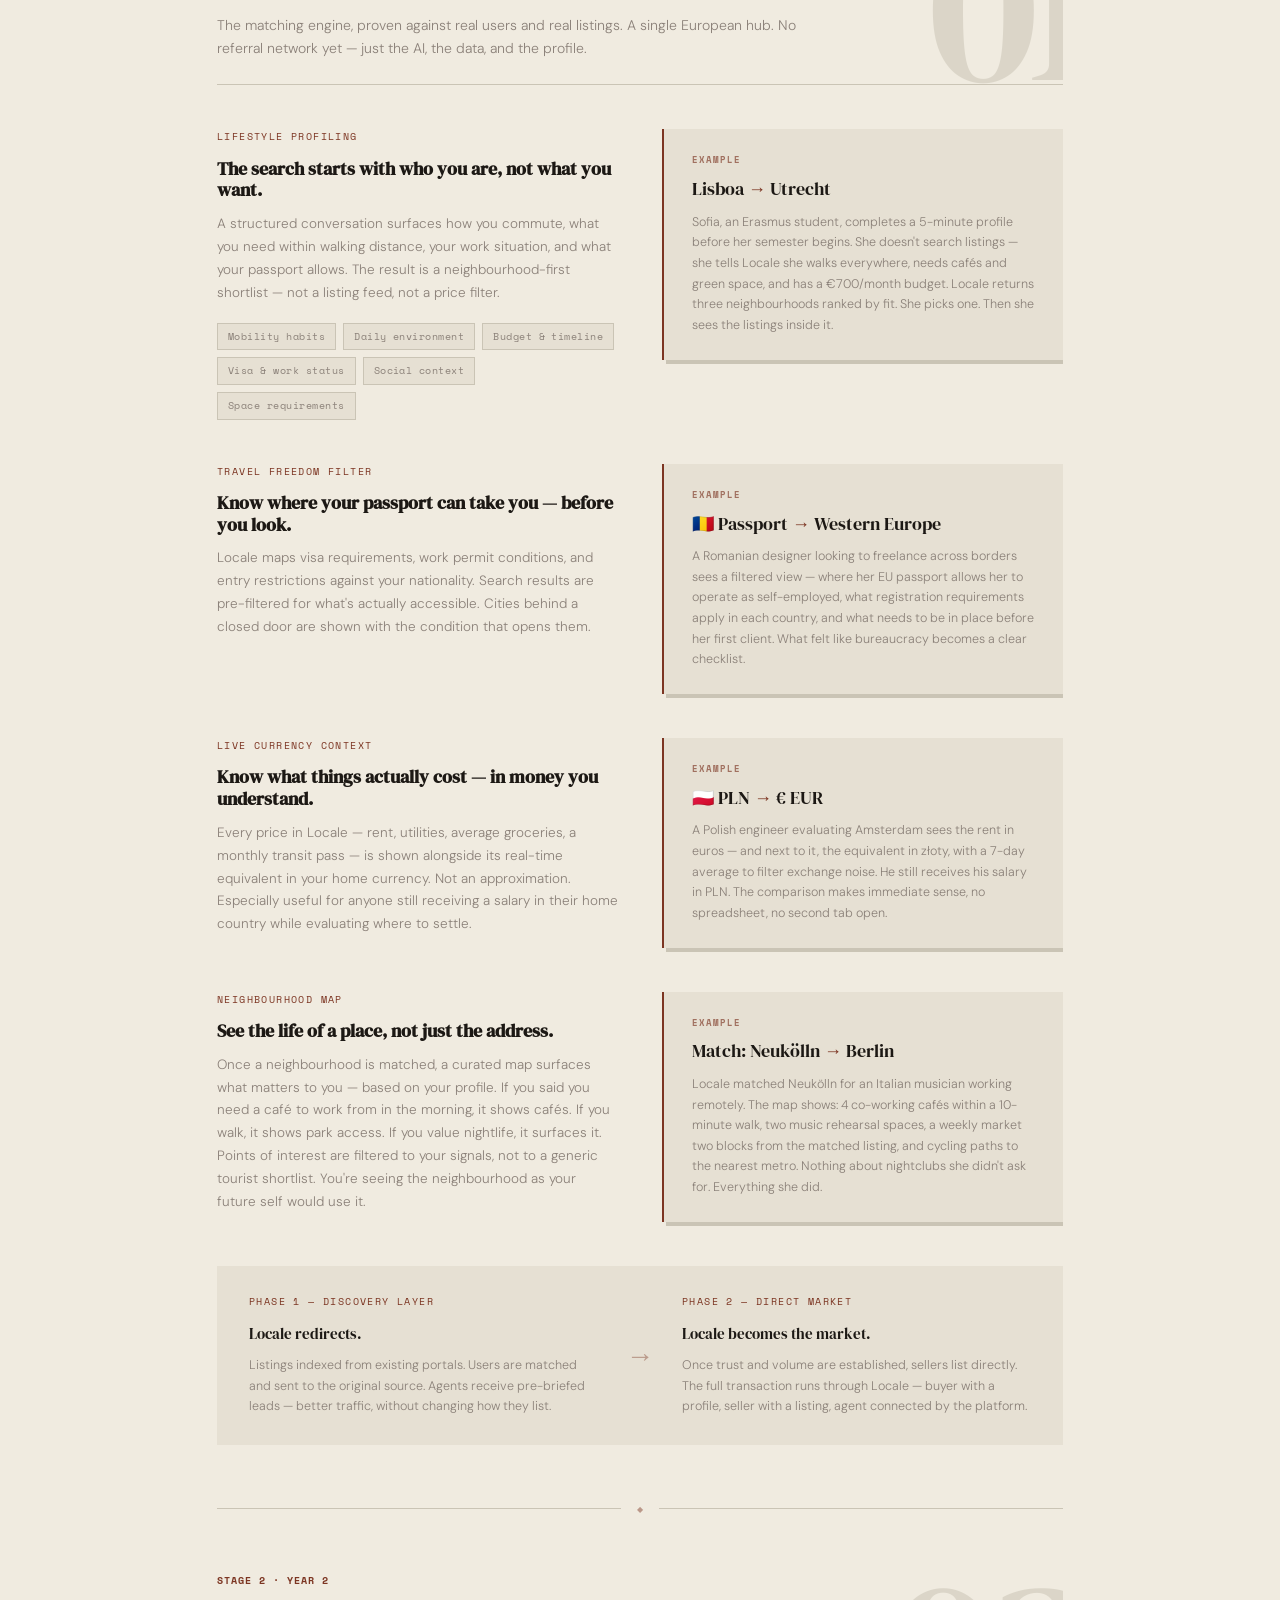
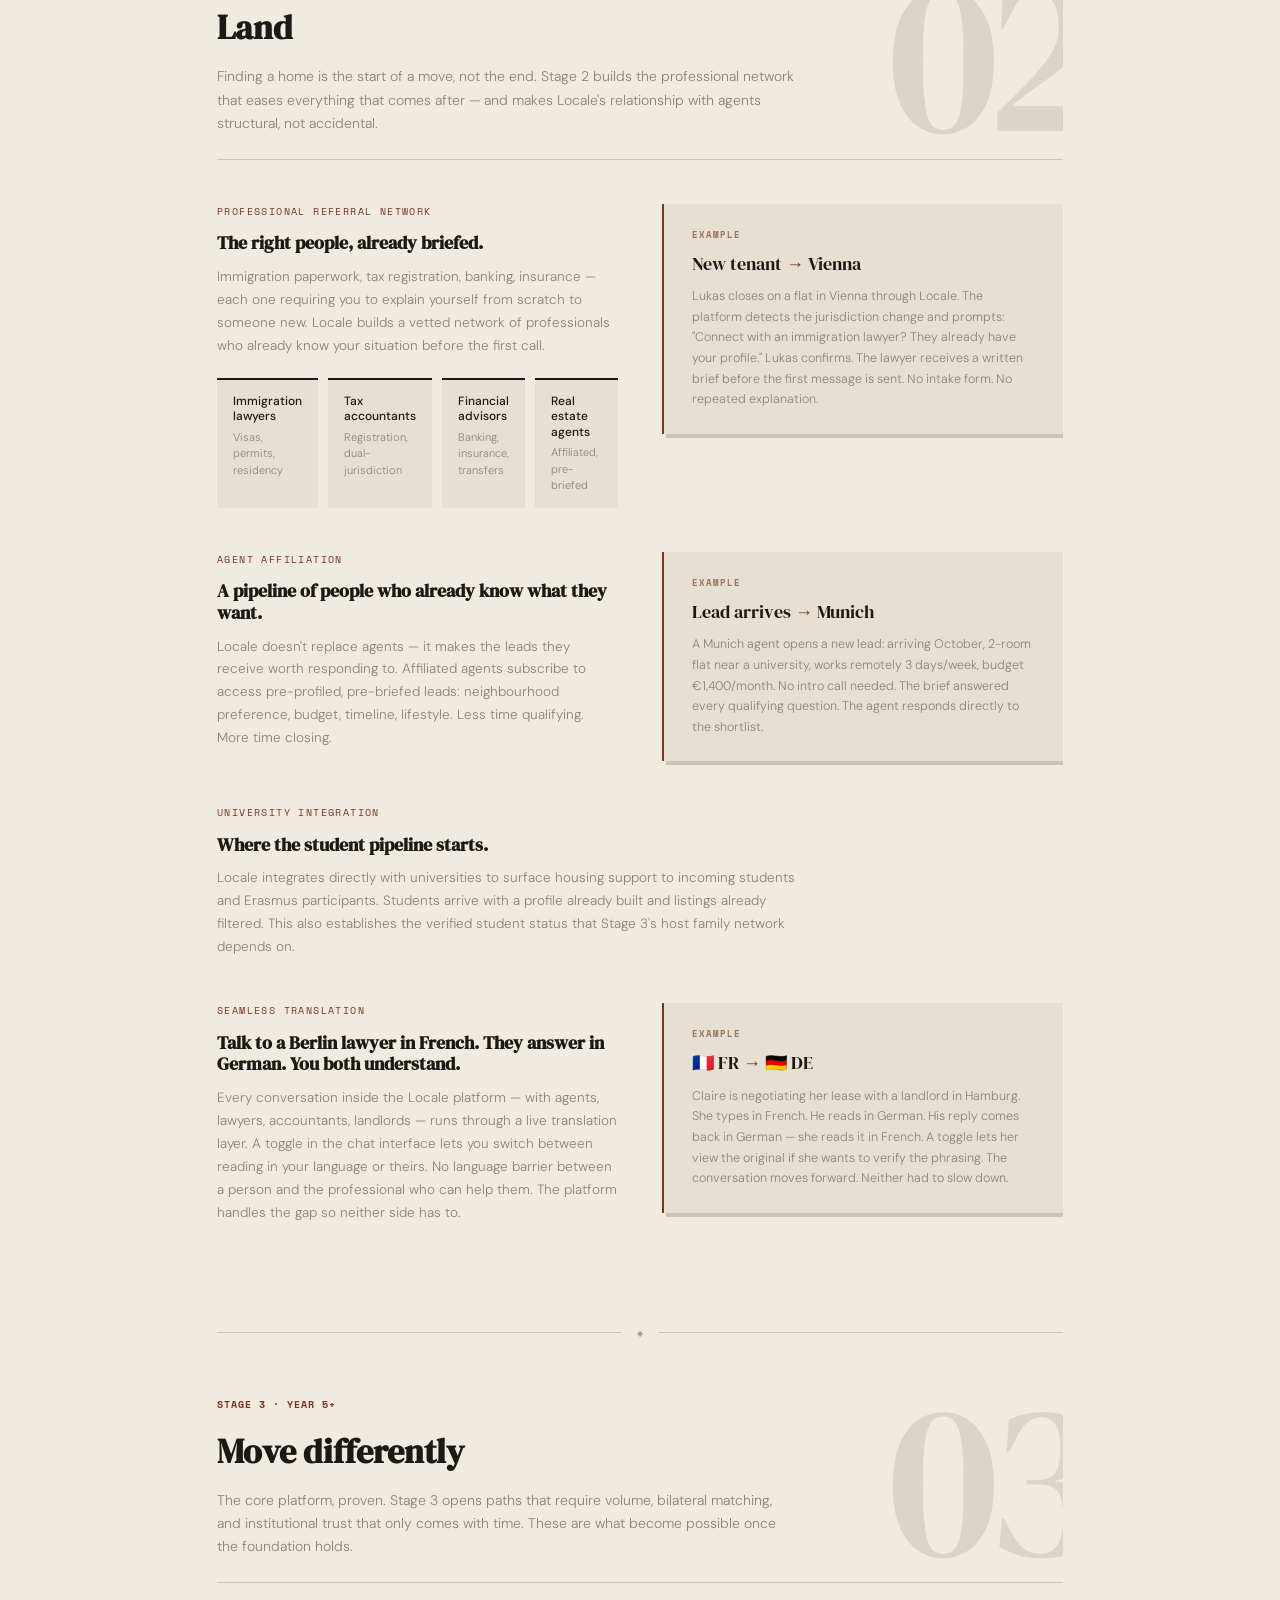
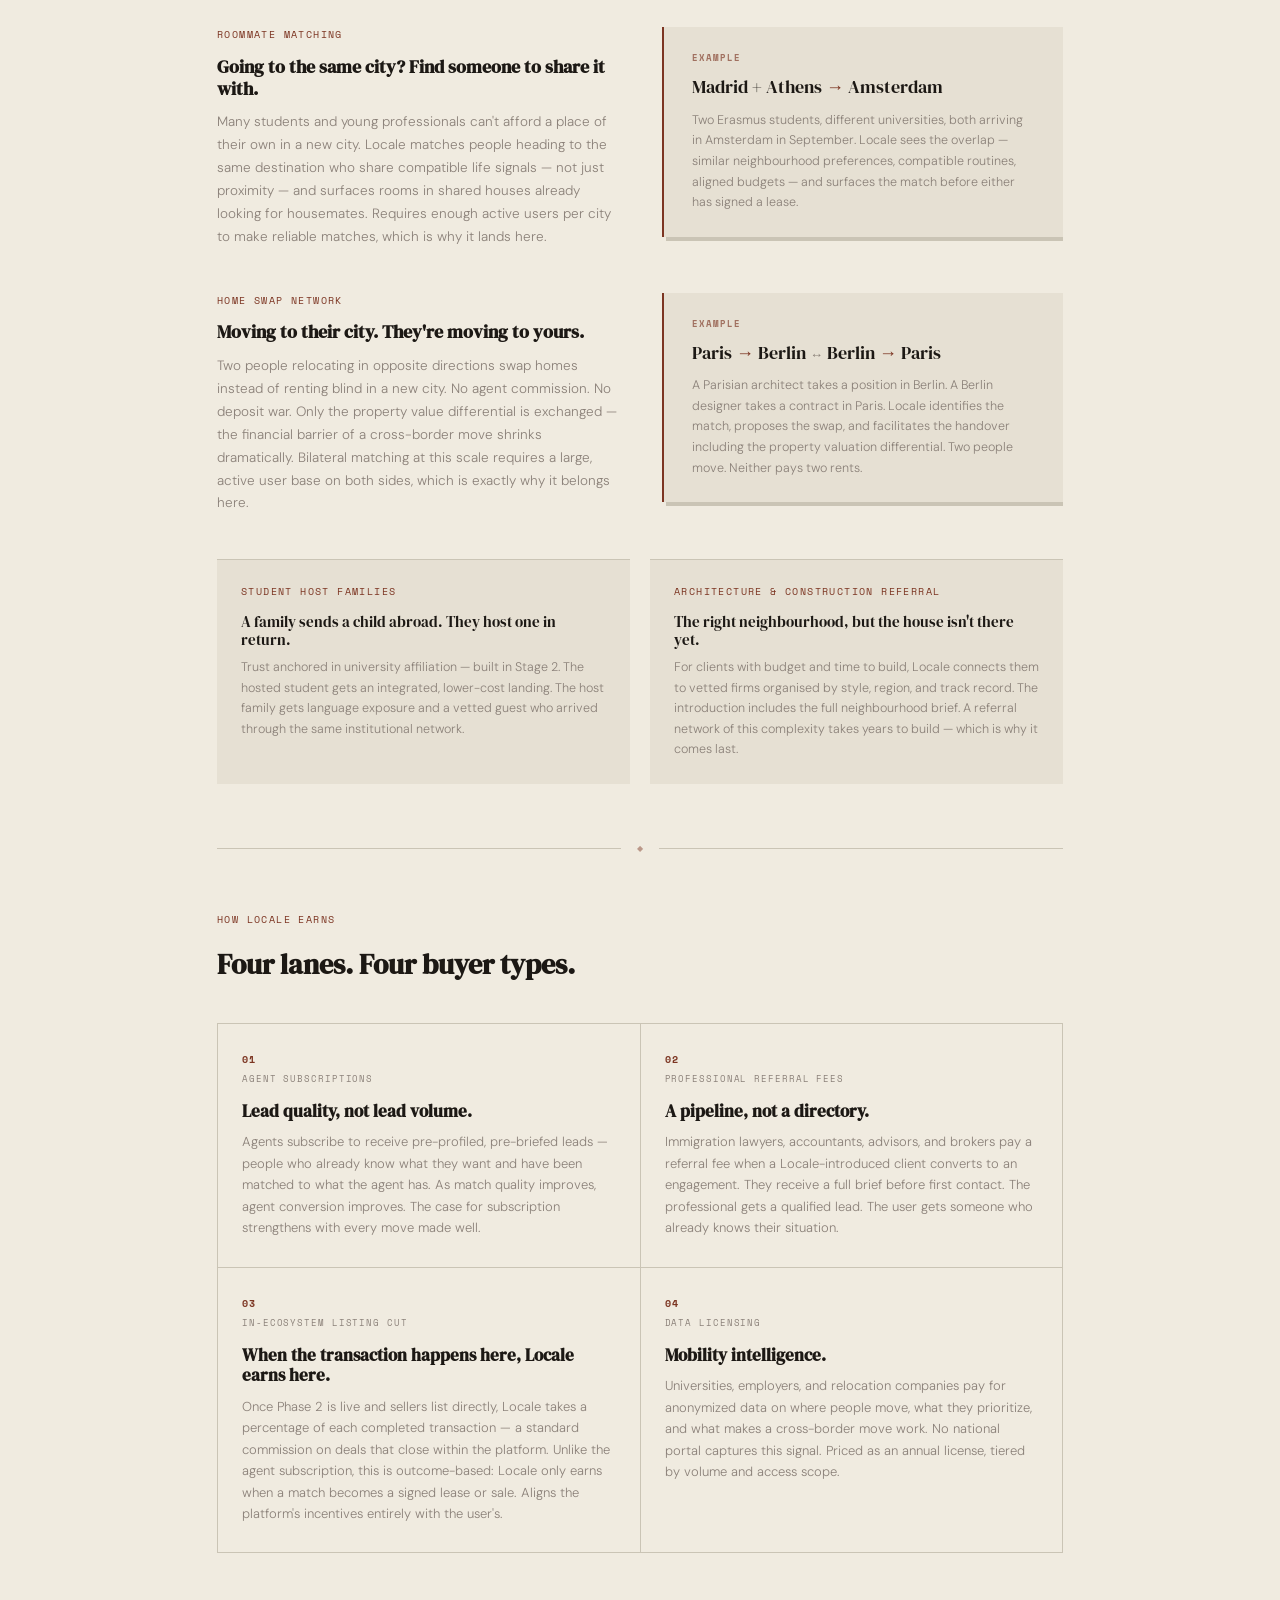
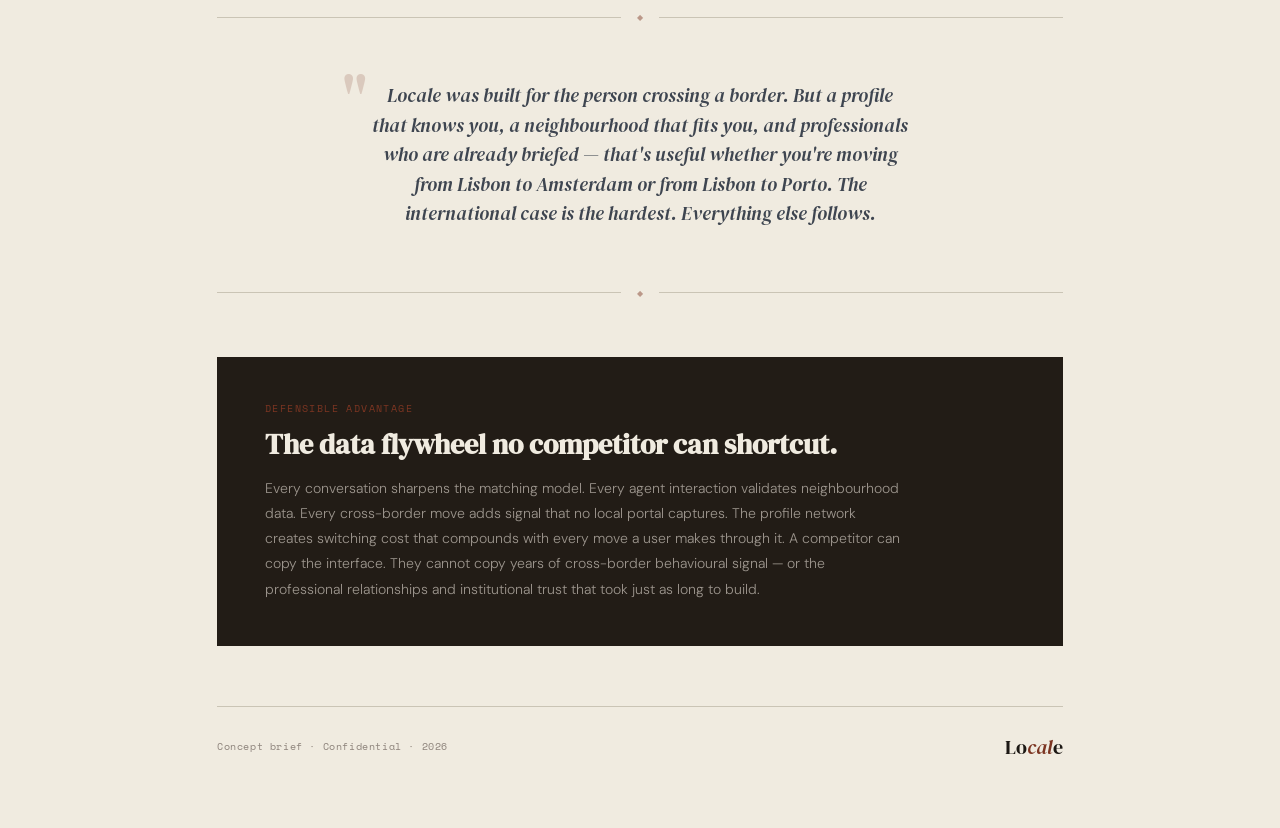
==== commit 6934e63d: "Update index.html" ====
--- a/index.html
+++ b/index.html
@@ -13,7 +13,7 @@
 <div class="lang-toggle">
   <span class="lang-active">EN</span>
   <span class="sep">·</span>
-  <a href="indice.html">PT</a>
+  <a href="index.html">PT</a>
 </div>
 
 <!-- ═══ HEADER ═══ -->
@@ -139,7 +139,7 @@
     <div class="feature-right">
       <div class="scenario-card">
         <span class="scenario-label">Example</span>
-        <div class="scenario-route">Passport <span>→</span> Western Europe</div>
+        <div class="scenario-route">🇷🇴 Passport <span>→</span> Western Europe</div>
         <p>A Romanian designer looking to freelance across borders sees a filtered view — where her EU passport allows her to operate as self-employed, what registration requirements apply in each country, and what needs to be in place before her first client. What felt like bureaucracy becomes a clear checklist.</p>
       </div>
     </div>
@@ -155,7 +155,7 @@
     <div class="feature-right">
       <div class="scenario-card">
         <span class="scenario-label">Example</span>
-        <div class="scenario-route">PLN <span>→</span> € EUR</div>
+        <div class="scenario-route">🇵🇱 PLN <span>→</span> € EUR</div>
         <p>A Polish engineer evaluating Amsterdam sees the rent in euros — and next to it, the equivalent in złoty, with a 7-day average to filter exchange noise. He still receives his salary in PLN. The comparison makes immediate sense, no spreadsheet, no second tab open.</p>
       </div>
     </div>
@@ -273,7 +273,7 @@
     <div class="feature-right">
       <div class="scenario-card">
         <span class="scenario-label">Example</span>
-        <div class="scenario-route">FR <span>→</span> DE</div>
+        <div class="scenario-route">🇫🇷 FR <span>→</span> 🇩🇪 DE</div>
         <p>Claire is negotiating her lease with a landlord in Hamburg. She types in French. He reads in German. His reply comes back in German — she reads it in French. A toggle lets her view the original if she wants to verify the phrasing. The conversation moves forward. Neither had to slow down.</p>
       </div>
     </div>
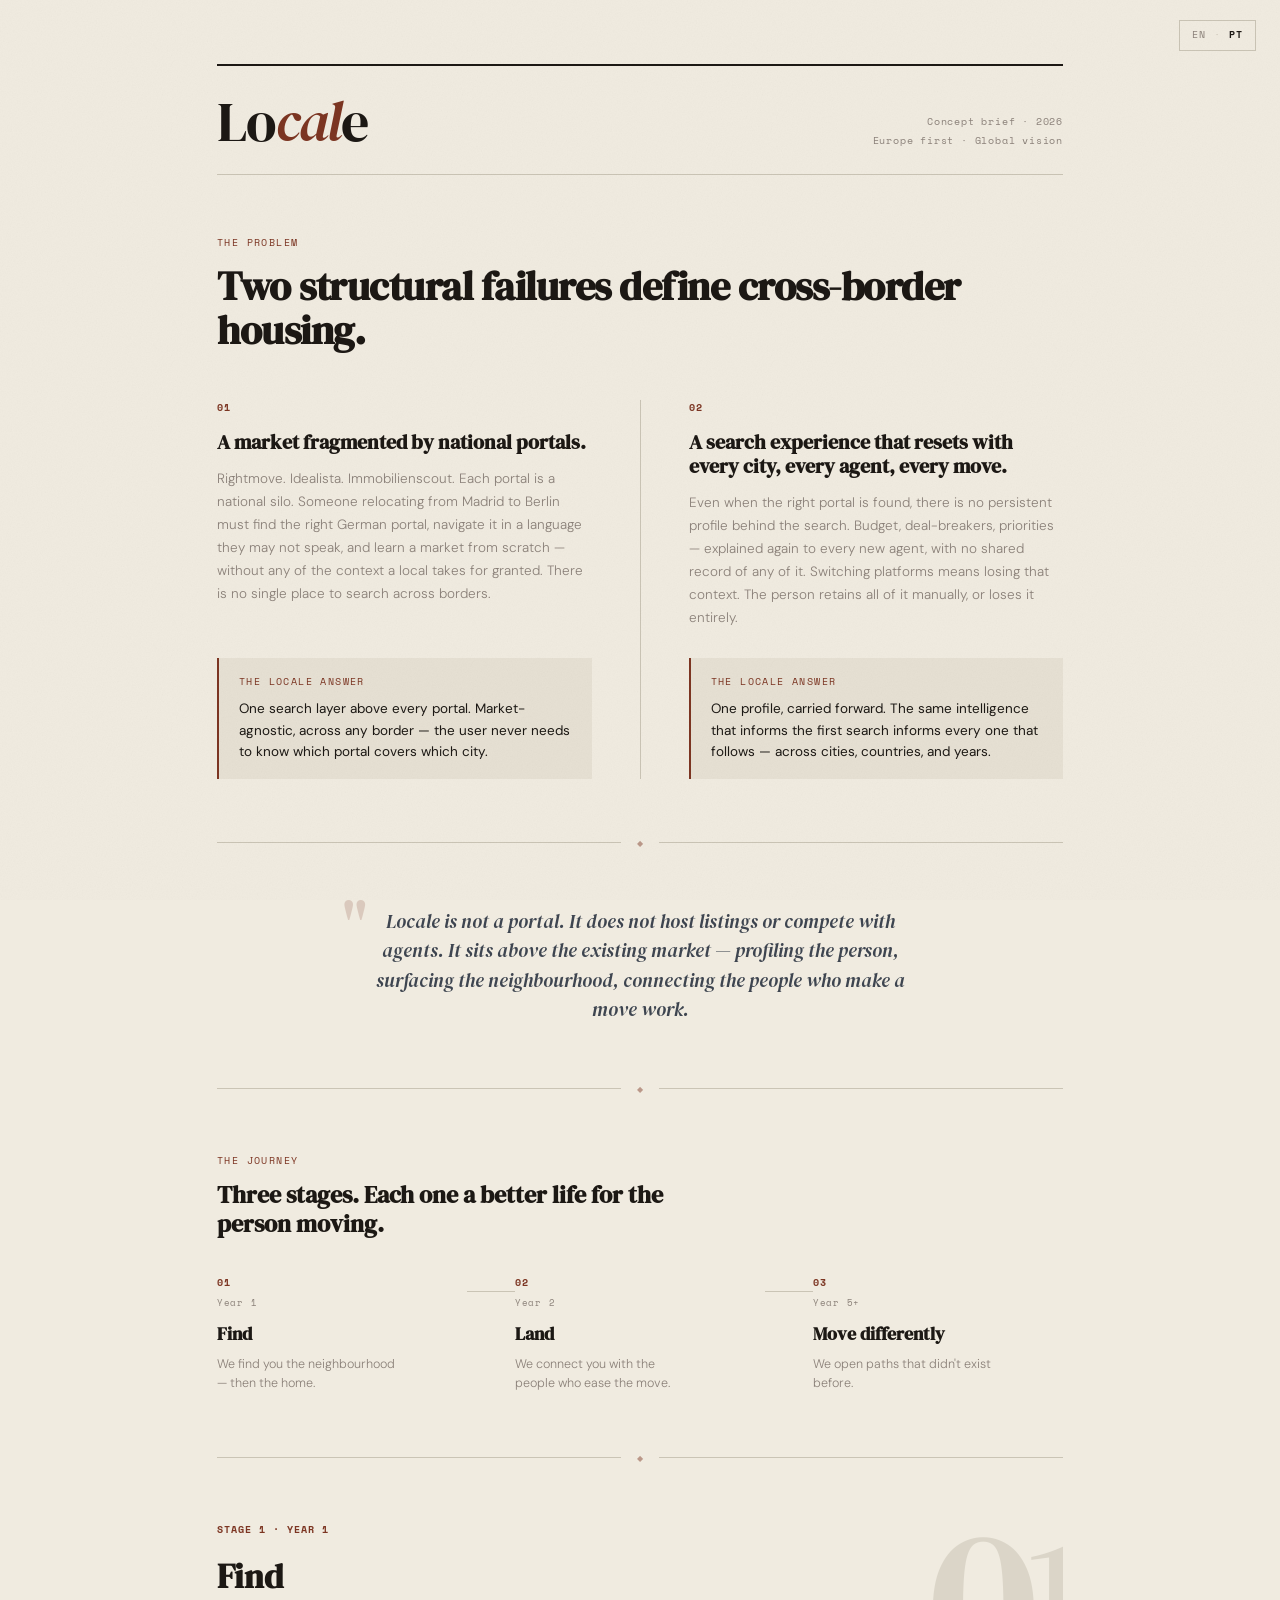
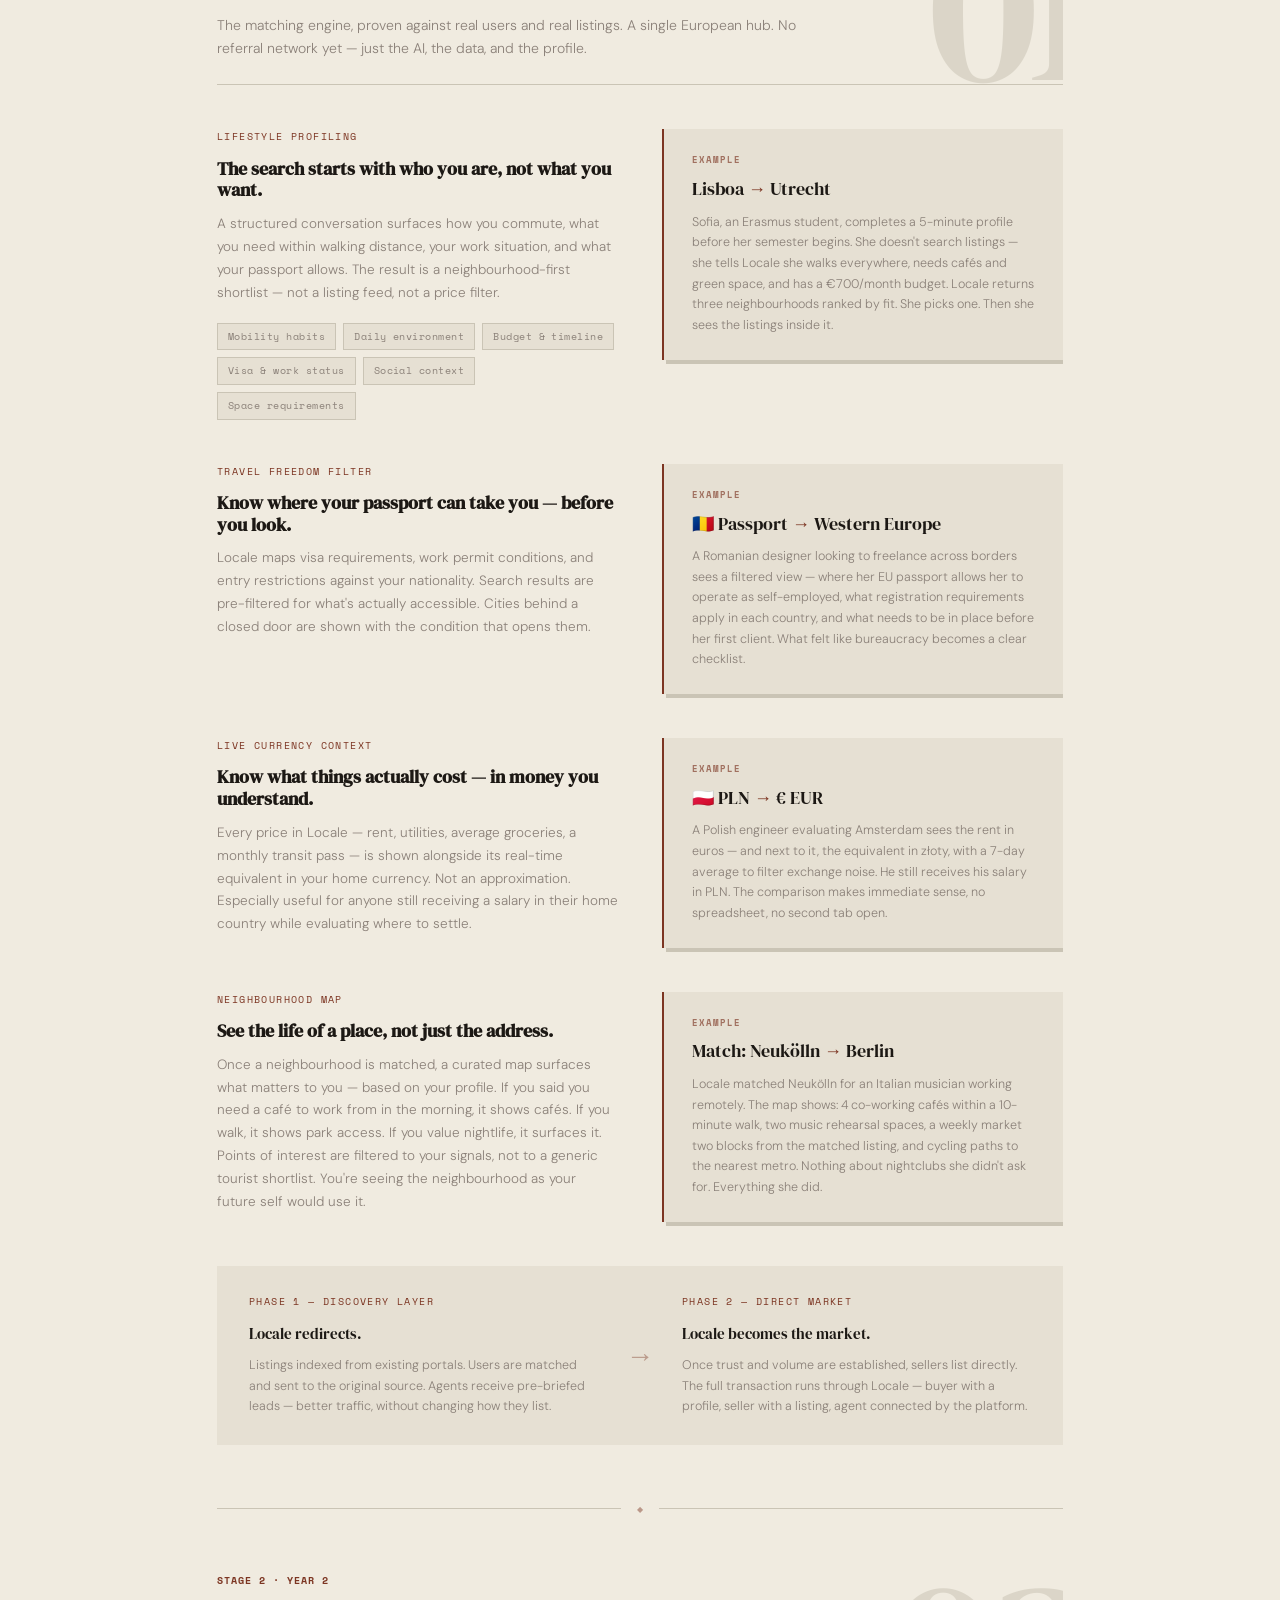
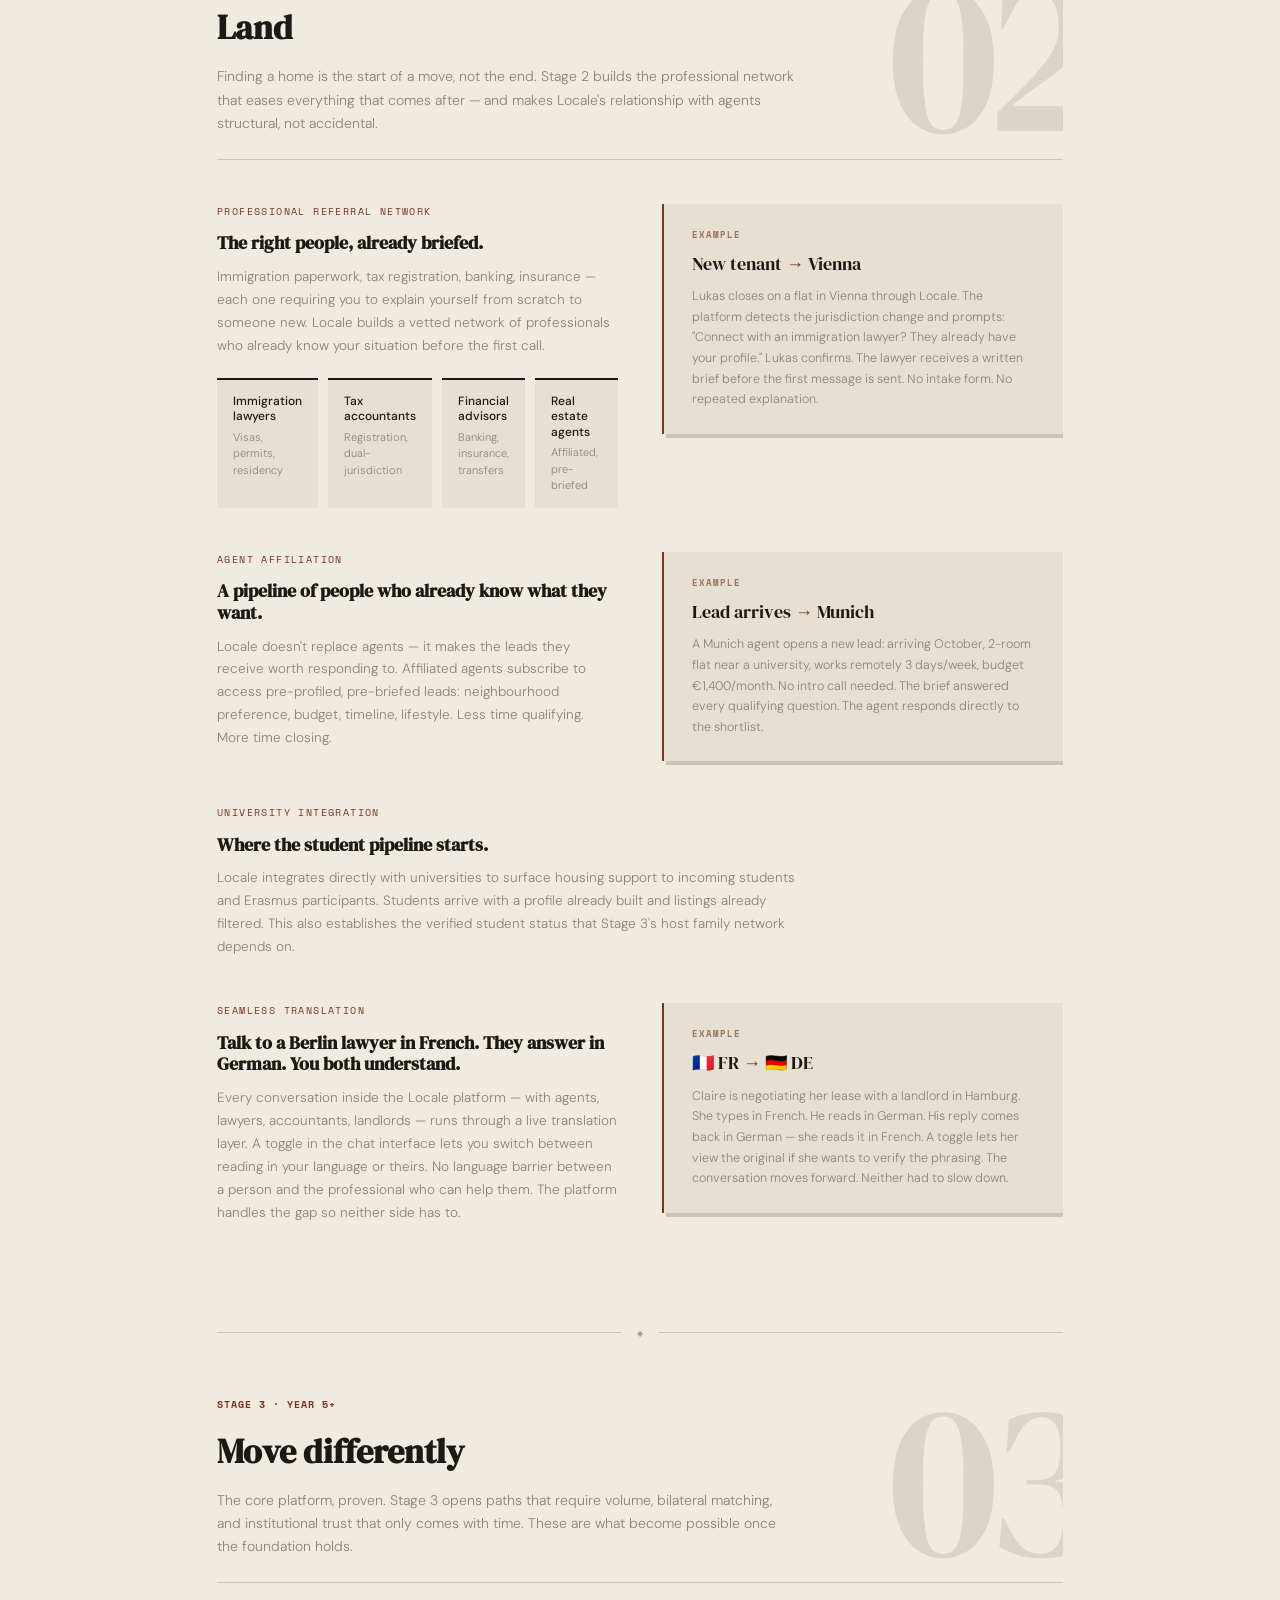
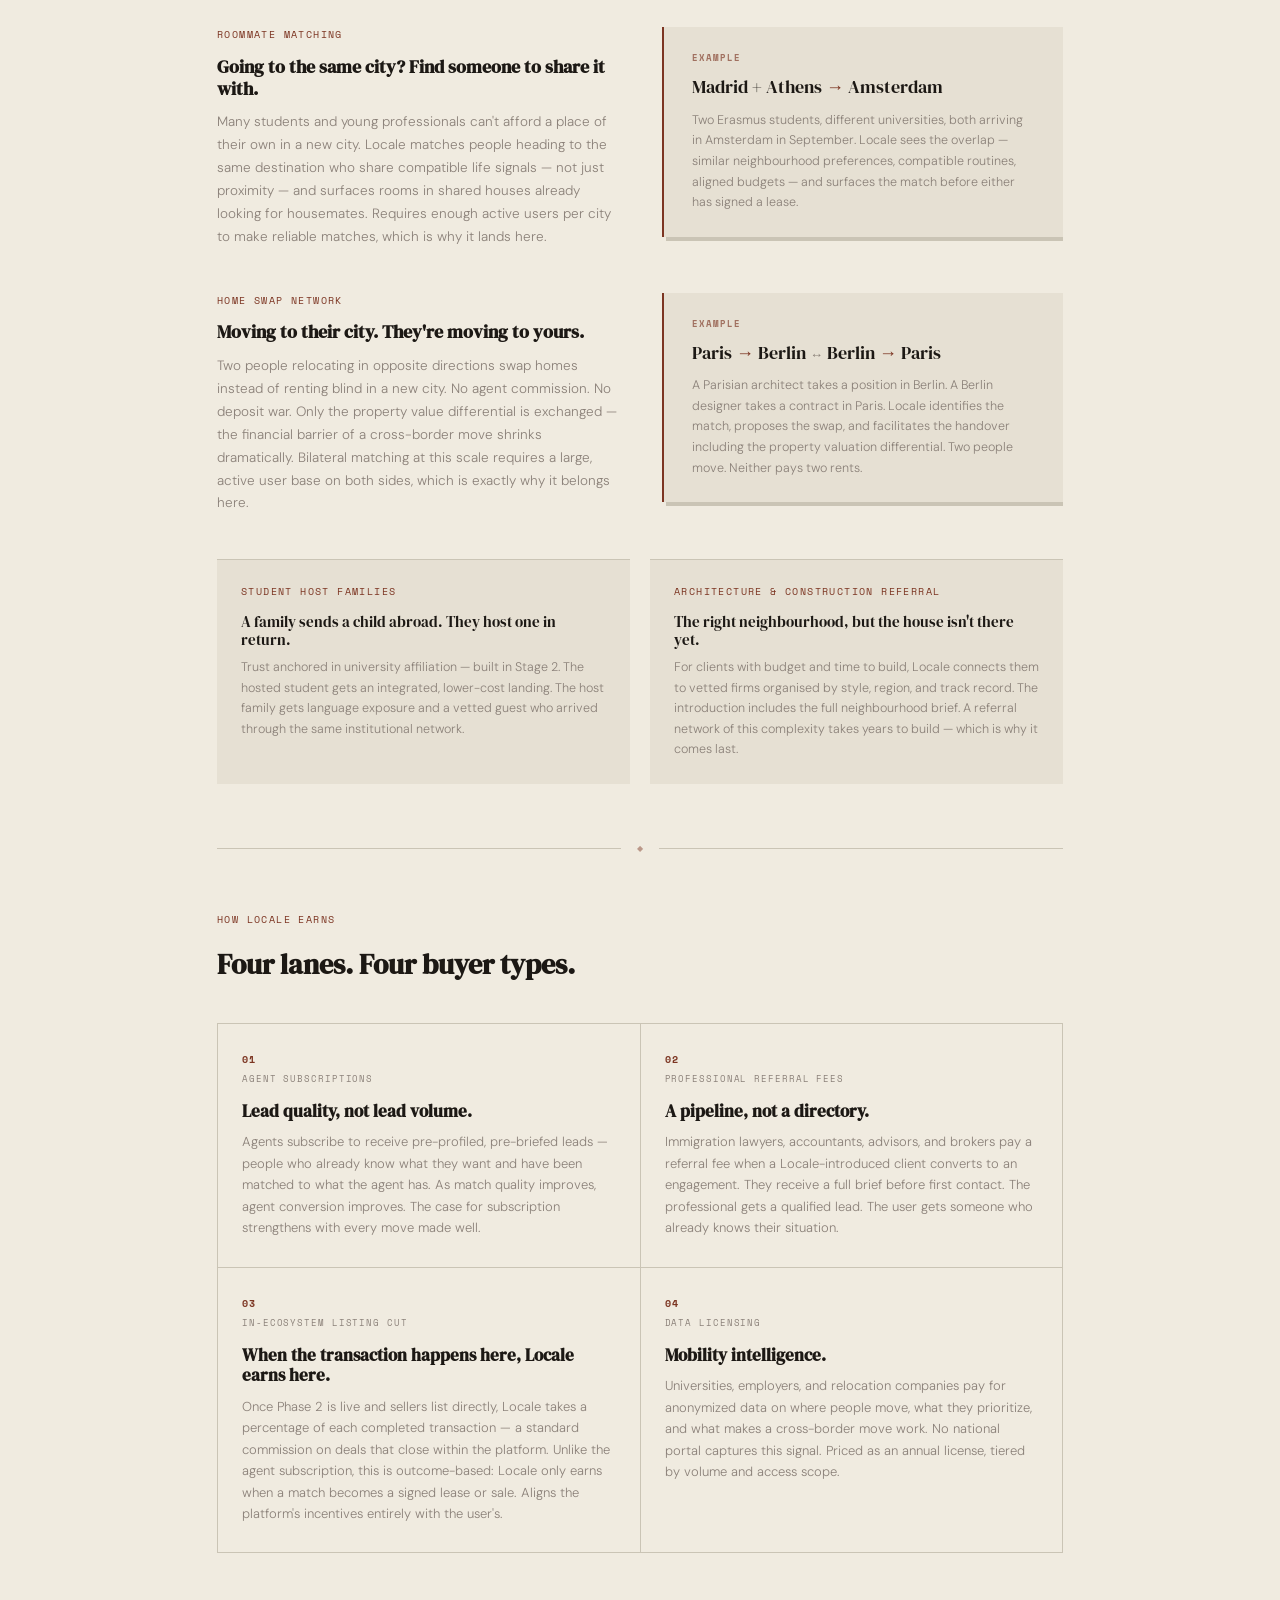
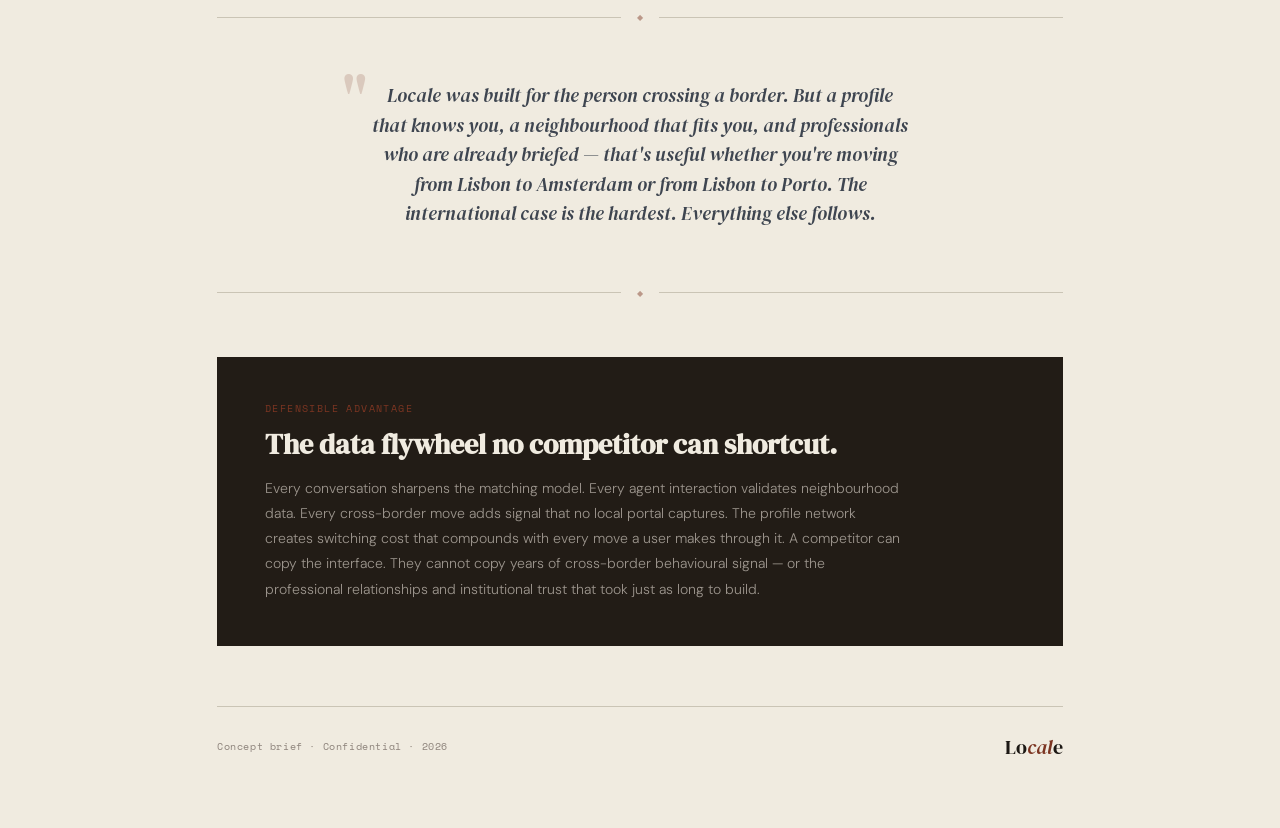
==== commit 0cffc7e2: "Update index.html and indice.html" ====
--- a/index.html
+++ b/index.html
@@ -13,7 +13,7 @@
 <div class="lang-toggle">
   <span class="lang-active">EN</span>
   <span class="sep">·</span>
-  <a href="index.html">PT</a>
+  <a href="indice.html">PT</a>
 </div>
 
 <!-- ═══ HEADER ═══ -->
@@ -45,7 +45,7 @@
     <div class="failure-col">
       <span class="failure-num">02</span>
       <h2>A search experience that resets with every city, every agent, every move.</h2>
-      <p>Even when the right portal is found, the person behind the search is invisible. Every new agent starts from zero. Budget, lifestyle, priorities — explained again to someone with no record of any of it. The platform has no memory. The person carries everything in their head, or loses it entirely.</p>
+      <p>Even when the right portal is found, there is no persistent profile behind the search. Budget, deal-breakers, priorities — explained again to every new agent, with no shared record of any of it. Switching platforms means losing that context. The person retains all of it manually, or loses it entirely.</p>
       <div class="answer-block">
         <span class="section-label">The Locale answer</span>
         <p>One profile, carried forward. The same intelligence that informs the first search informs every one that follows — across cities, countries, and years.</p>
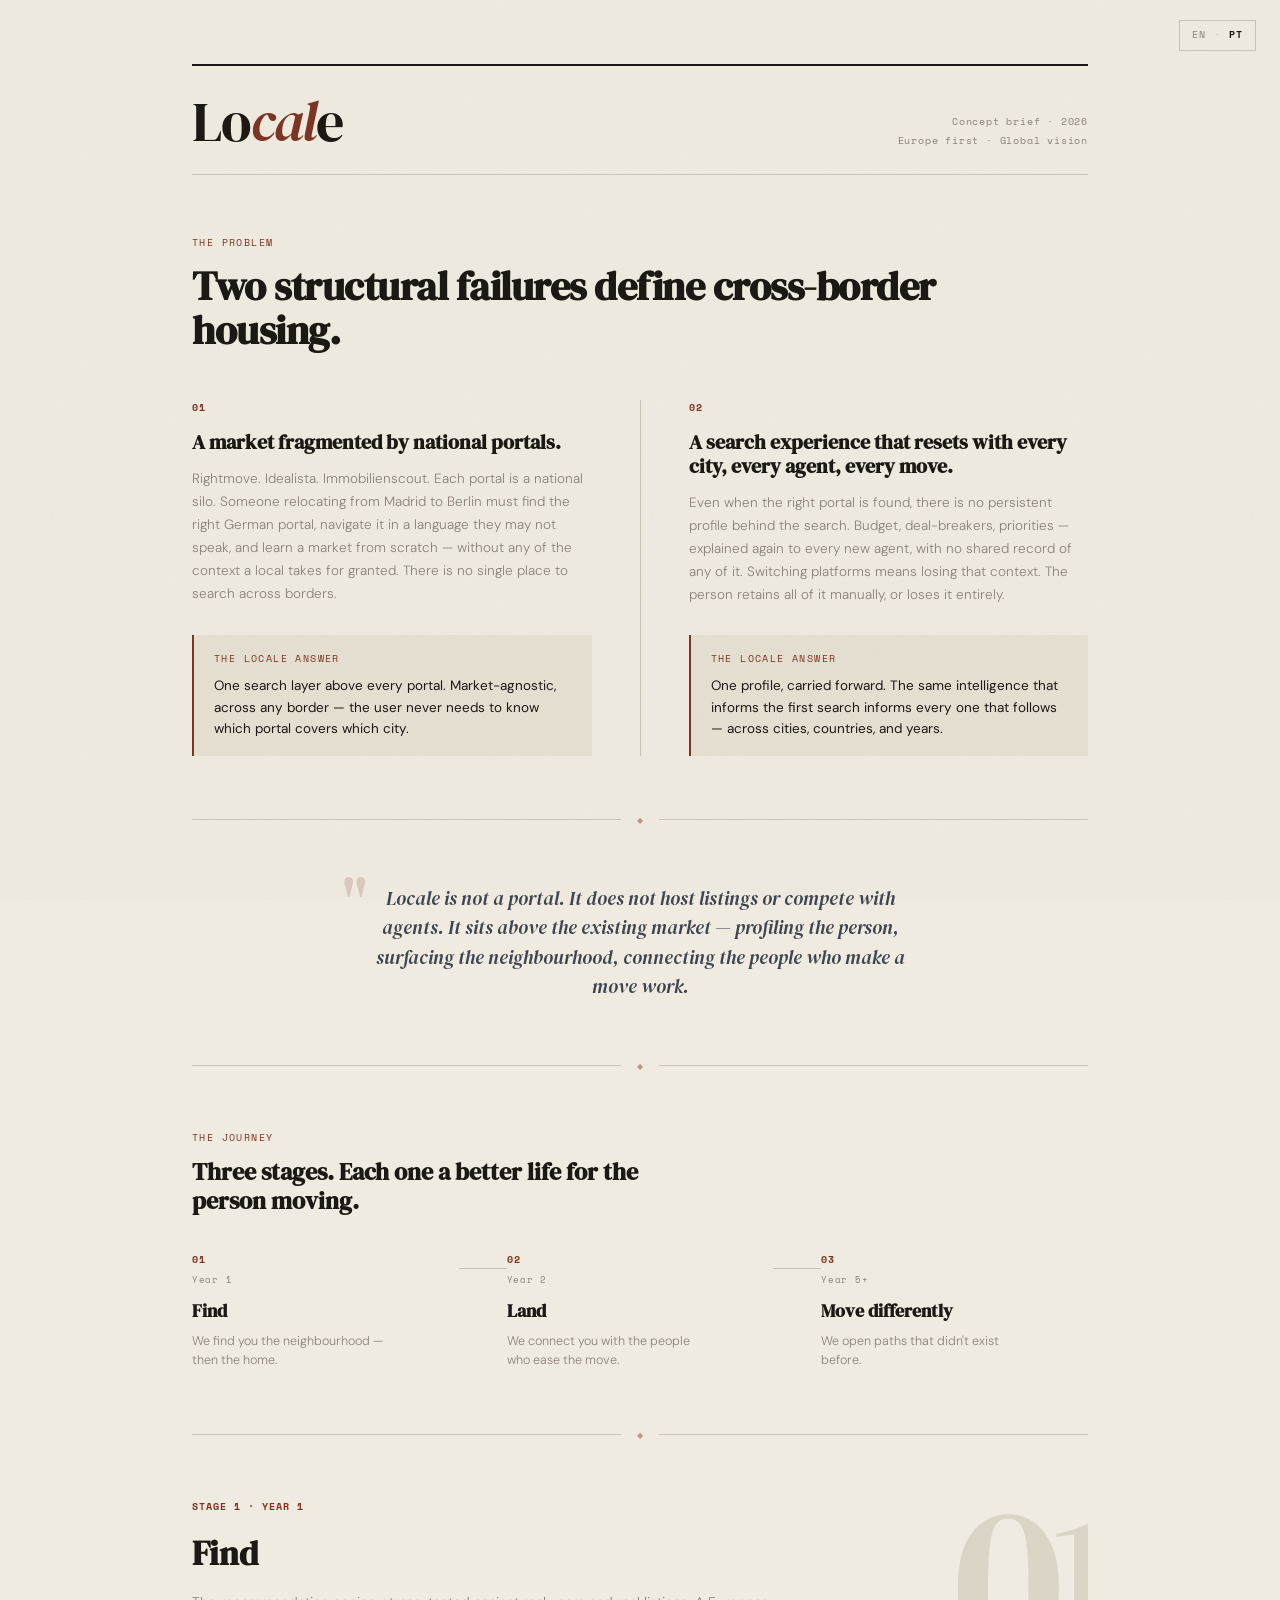
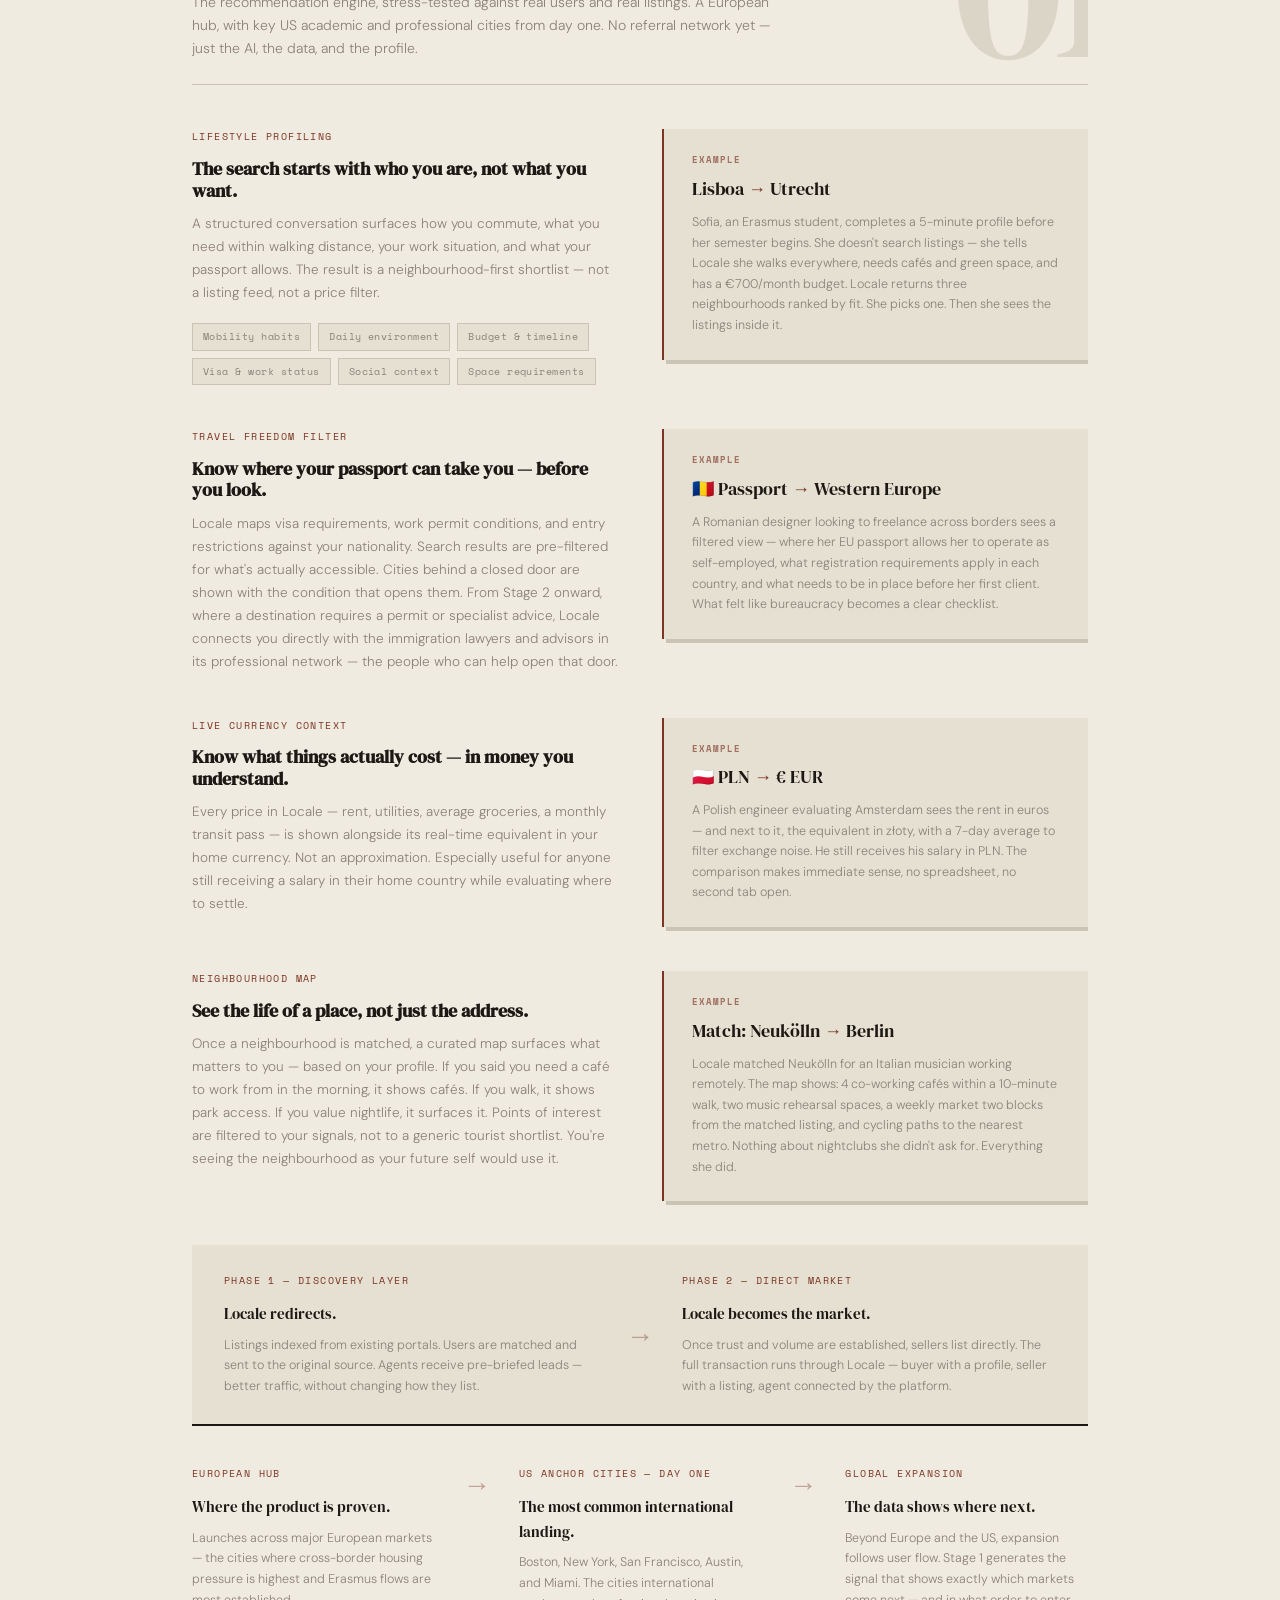
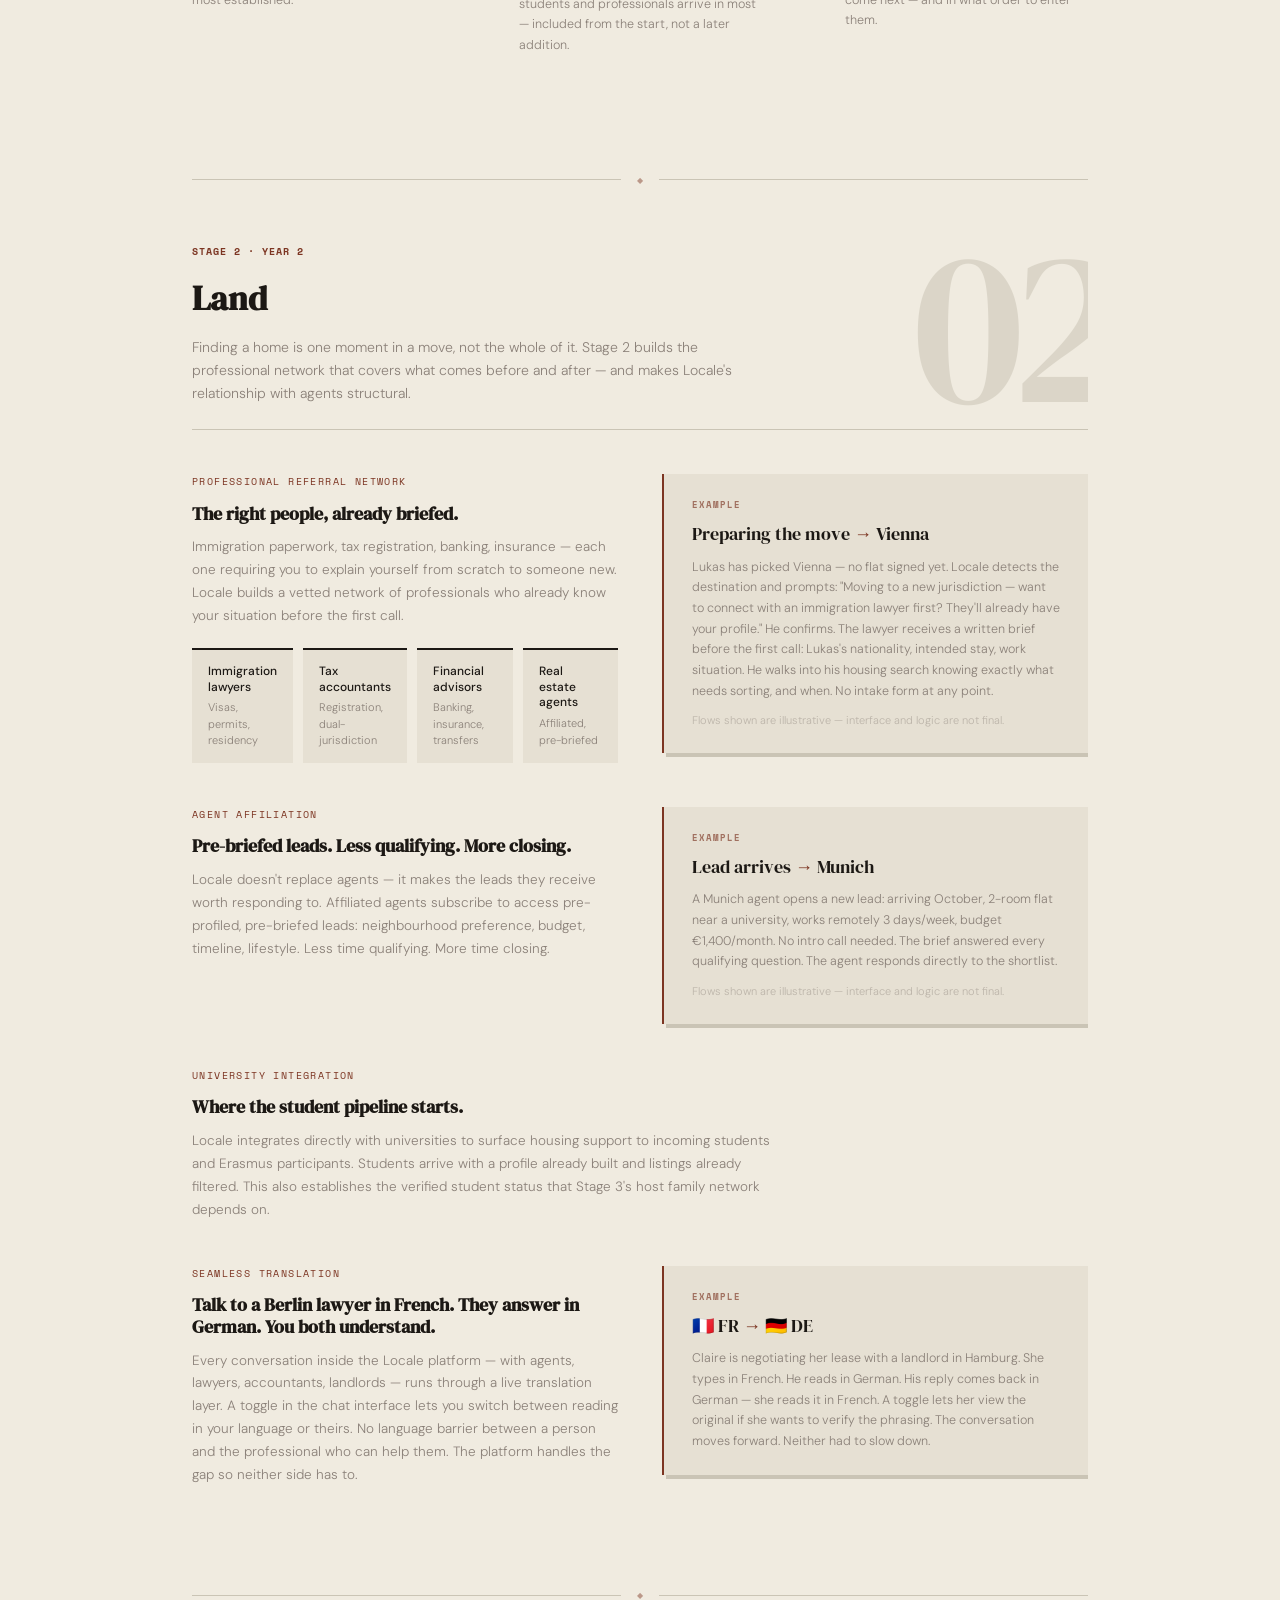
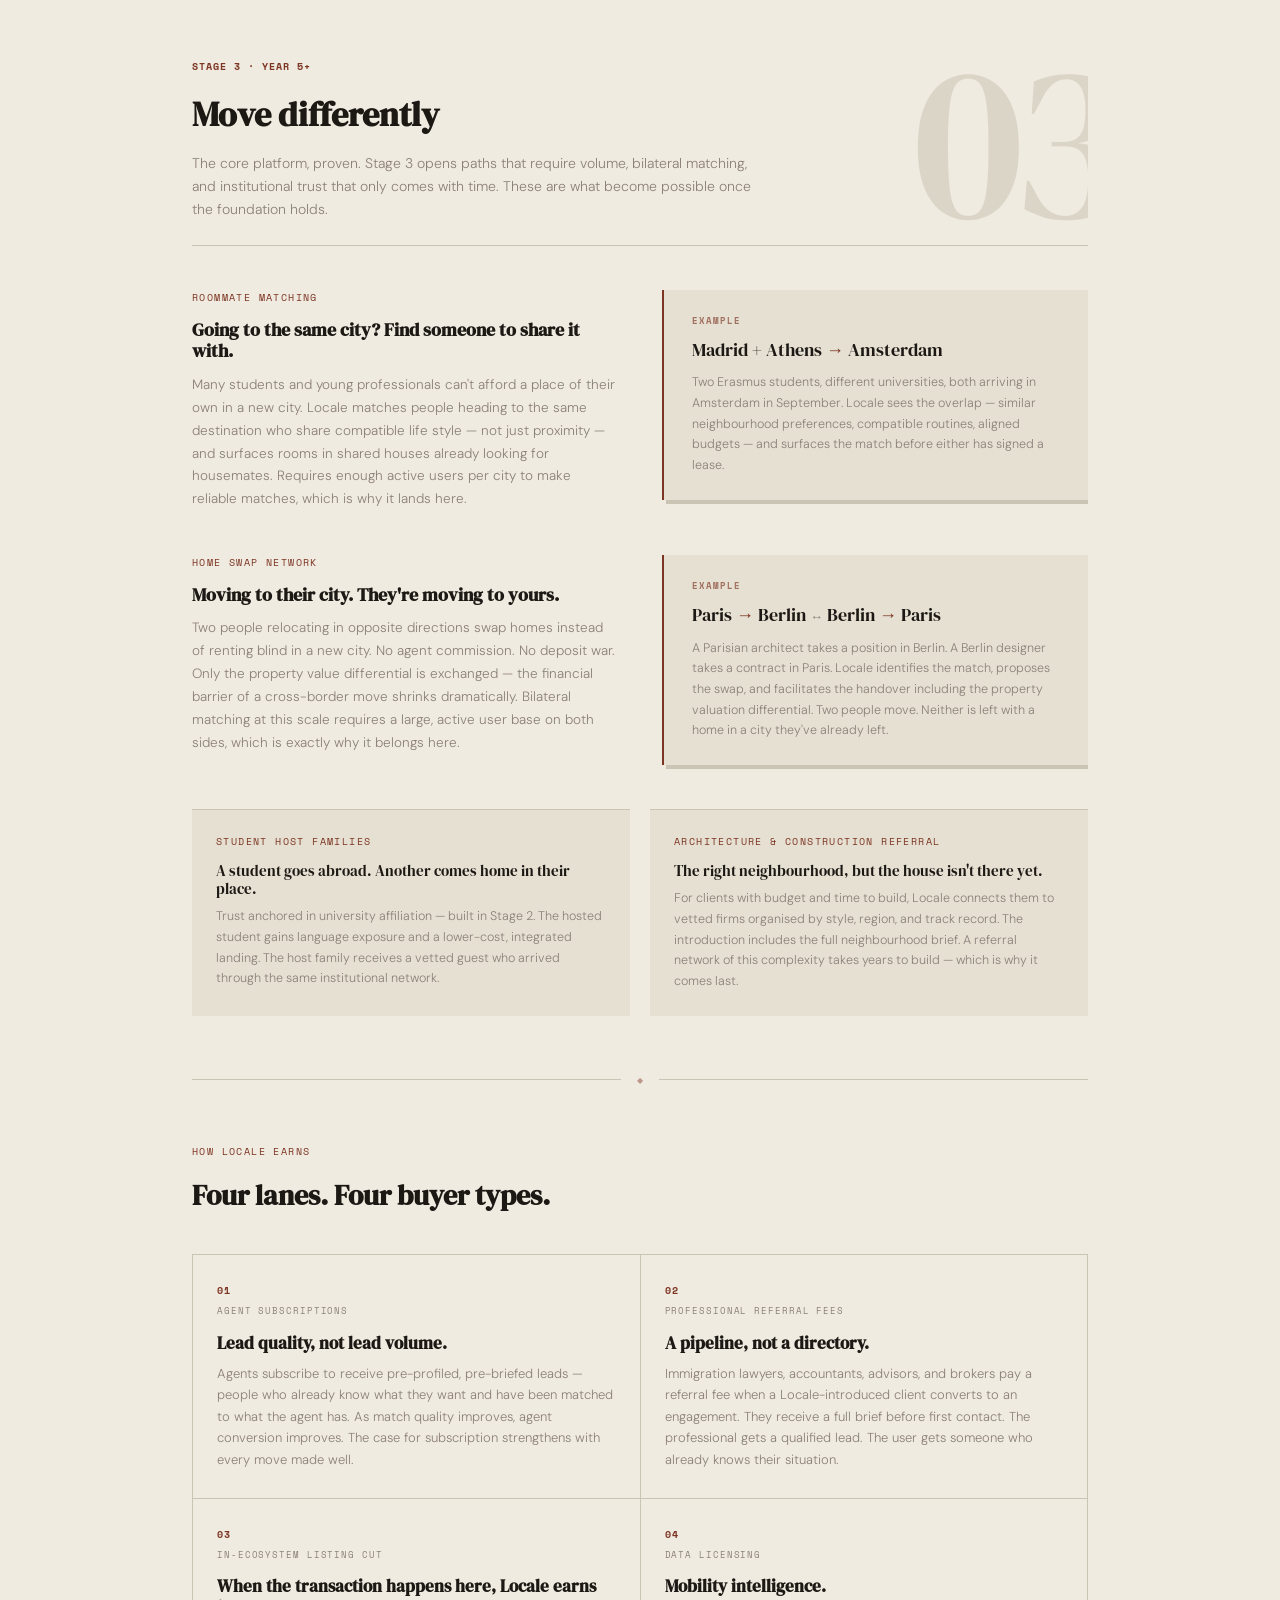
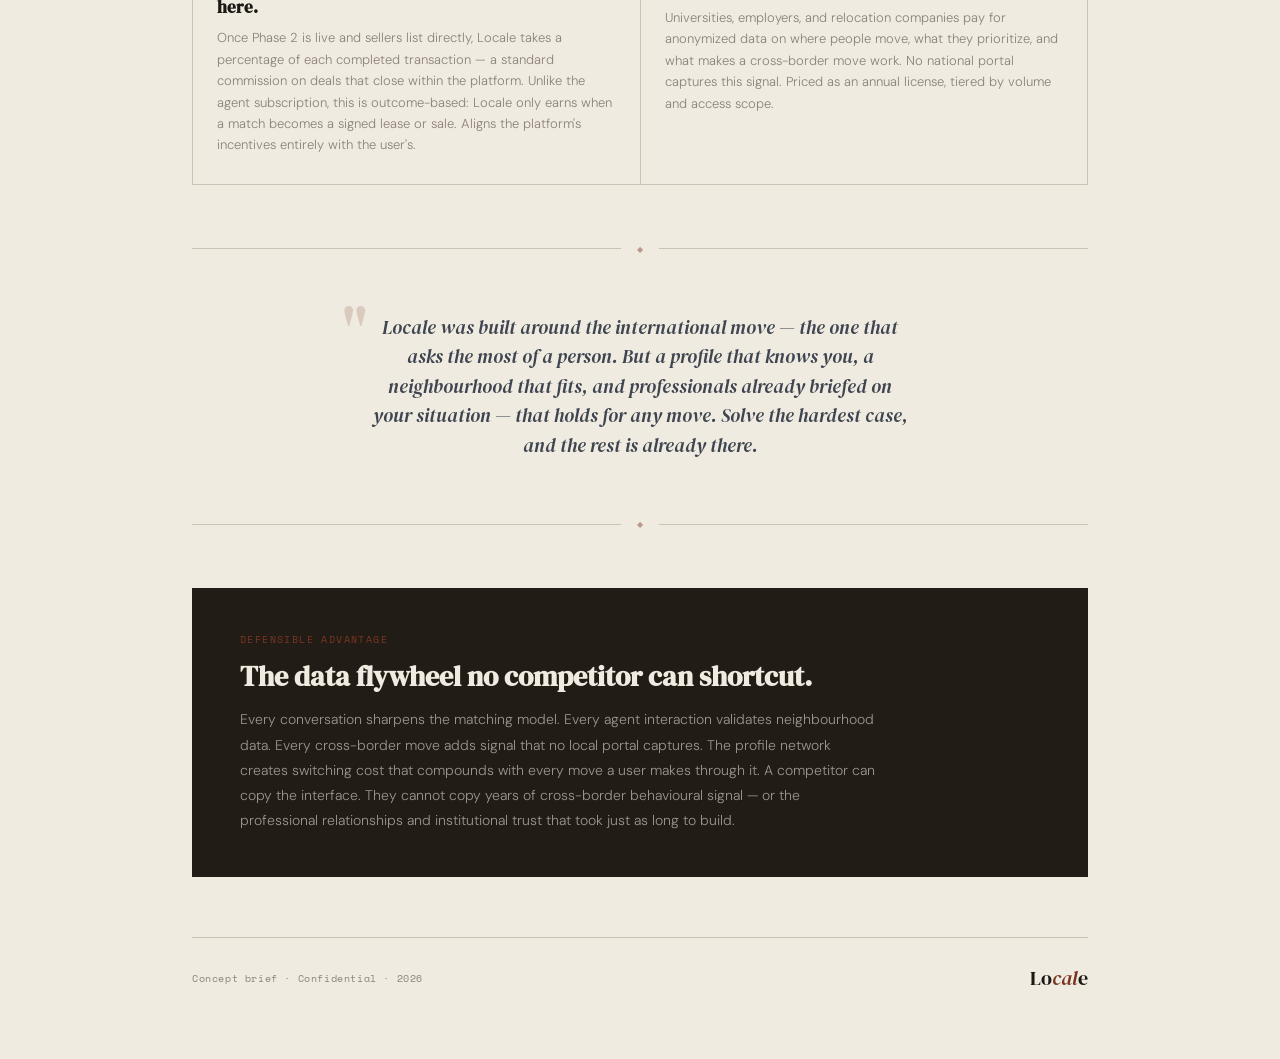
==== commit 89ba1c67: "formatting and some layout tweaks" ====
--- a/index.html
+++ b/index.html
@@ -102,7 +102,7 @@
   <div class="stage-header">
     <span class="stage-tag">Stage 1 · Year 1</span>
     <h2 class="stage-title">Find</h2>
-    <p class="stage-subtitle">The matching engine, proven against real users and real listings. A single European hub. No referral network yet — just the AI, the data, and the profile.</p>
+    <p class="stage-subtitle">The recommendation engine, stress-tested against real users and real listings. A European hub, with key US academic and professional cities from day one. No referral network yet — just the AI, the data, and the profile.</p>
   </div>
 
   <!-- Lifestyle profiling -->
@@ -134,7 +134,7 @@
     <div class="feature-left">
       <span class="section-label">Travel freedom filter</span>
       <h3>Know where your passport can take you — before you look.</h3>
-      <p>Locale maps visa requirements, work permit conditions, and entry restrictions against your nationality. Search results are pre-filtered for what's actually accessible. Cities behind a closed door are shown with the condition that opens them.</p>
+      <p>Locale maps visa requirements, work permit conditions, and entry restrictions against your nationality. Search results are pre-filtered for what's actually accessible. Cities behind a closed door are shown with the condition that opens them. From Stage 2 onward, where a destination requires a permit or specialist advice, Locale connects you directly with the immigration lawyers and advisors in its professional network — the people who can help open that door.</p>
     </div>
     <div class="feature-right">
       <div class="scenario-card">
@@ -191,6 +191,27 @@
       <p>Once trust and volume are established, sellers list directly. The full transaction runs through Locale — buyer with a profile, seller with a listing, agent connected by the platform.</p>
     </div>
   </div>
+
+<!-- Geographic scope -->
+  <div class="scope-track">
+    <div class="strat-phase">
+      <span class="section-label">European hub</span>
+      <h4>Where the product is proven.</h4>
+      <p>Launches across major European markets — the cities where cross-border housing pressure is highest and Erasmus flows are most established.</p>
+    </div>
+    <div class="listing-strategy-arrow">→</div>
+    <div class="strat-phase">
+      <span class="section-label">US anchor cities — day one</span>
+      <h4>The most common international landing.</h4>
+      <p>Boston, New York, San Francisco, Austin, and Miami. The cities international students and professionals arrive in most — included from the start, not a later addition.</p>
+    </div>
+    <div class="listing-strategy-arrow">→</div>
+    <div class="strat-phase">
+      <span class="section-label">Global expansion</span>
+      <h4>The data shows where next.</h4>
+      <p>Beyond Europe and the US, expansion follows user flow. Stage 1 generates the signal that shows exactly which markets come next — and in what order to enter them.</p>
+    </div>
+  </div>
 </section>
 
 <div class="section-rule"><span class="section-rule-mark">◆</span></div>
@@ -203,7 +224,7 @@
   <div class="stage-header">
     <span class="stage-tag">Stage 2 · Year 2</span>
     <h2 class="stage-title">Land</h2>
-    <p class="stage-subtitle">Finding a home is the start of a move, not the end. Stage 2 builds the professional network that eases everything that comes after — and makes Locale's relationship with agents structural, not accidental.</p>
+    <p class="stage-subtitle">Finding a home is one moment in a move, not the whole of it. Stage 2 builds the professional network that covers what comes before and after — and makes Locale's relationship with agents structural.</p>
   </div>
 
   <!-- Professional referral -->
@@ -234,8 +255,9 @@
     <div class="feature-right">
       <div class="scenario-card">
         <span class="scenario-label">Example</span>
-        <div class="scenario-route">New tenant <span>→</span> Vienna</div>
-        <p>Lukas closes on a flat in Vienna through Locale. The platform detects the jurisdiction change and prompts: "Connect with an immigration lawyer? They already have your profile." Lukas confirms. The lawyer receives a written brief before the first message is sent. No intake form. No repeated explanation.</p>
+        <div class="scenario-route">Preparing the move <span>→</span> Vienna</div>
+        <p>Lukas has picked Vienna — no flat signed yet. Locale detects the destination and prompts: "Moving to a new jurisdiction — want to connect with an immigration lawyer first? They'll already have your profile." He confirms. The lawyer receives a written brief before the first call: Lukas's nationality, intended stay, work situation. He walks into his housing search knowing exactly what needs sorting, and when. No intake form at any point.</p>
+        <p style="font-size:11px; opacity:0.45; margin-top:10px;">Flows shown are illustrative — interface and logic are not final.</p>
       </div>
     </div>
   </div>
@@ -244,7 +266,7 @@
   <div class="feature-pair">
     <div class="feature-left">
       <span class="section-label">Agent affiliation</span>
-      <h3>A pipeline of people who already know what they want.</h3>
+      <h3>Pre-briefed leads. Less qualifying. More closing.</h3>
       <p>Locale doesn't replace agents — it makes the leads they receive worth responding to. Affiliated agents subscribe to access pre-profiled, pre-briefed leads: neighbourhood preference, budget, timeline, lifestyle. Less time qualifying. More time closing.</p>
     </div>
     <div class="feature-right">
@@ -252,6 +274,7 @@
         <span class="scenario-label">Example</span>
         <div class="scenario-route">Lead arrives <span>→</span> Munich</div>
         <p>A Munich agent opens a new lead: arriving October, 2-room flat near a university, works remotely 3 days/week, budget €1,400/month. No intro call needed. The brief answered every qualifying question. The agent responds directly to the shortlist.</p>
+        <p style="font-size:11px; opacity:0.45; margin-top:10px;">Flows shown are illustrative — interface and logic are not final.</p>
       </div>
     </div>
   </div>
@@ -298,7 +321,7 @@
     <div class="feature-left">
       <span class="section-label">Roommate matching</span>
       <h3>Going to the same city? Find someone to share it with.</h3>
-      <p>Many students and young professionals can't afford a place of their own in a new city. Locale matches people heading to the same destination who share compatible life signals — not just proximity — and surfaces rooms in shared houses already looking for housemates. Requires enough active users per city to make reliable matches, which is why it lands here.</p>
+      <p>Many students and young professionals can't afford a place of their own in a new city. Locale matches people heading to the same destination who share compatible life style — not just proximity — and surfaces rooms in shared houses already looking for housemates. Requires enough active users per city to make reliable matches, which is why it lands here.</p>
     </div>
     <div class="feature-right">
       <div class="scenario-card">
@@ -320,7 +343,7 @@
       <div class="scenario-card">
         <span class="scenario-label">Example</span>
         <div class="scenario-route">Paris <span>→</span> Berlin <span style="color:var(--muted); font-size:13px;">↔</span> Berlin <span>→</span> Paris</div>
-        <p>A Parisian architect takes a position in Berlin. A Berlin designer takes a contract in Paris. Locale identifies the match, proposes the swap, and facilitates the handover including the property valuation differential. Two people move. Neither pays two rents.</p>
+        <p>A Parisian architect takes a position in Berlin. A Berlin designer takes a contract in Paris. Locale identifies the match, proposes the swap, and facilitates the handover including the property valuation differential. Two people move. Neither is left with a home in a city they've already left.</p>
       </div>
     </div>
   </div>
@@ -329,8 +352,8 @@
   <div class="two-col-sm">
     <div class="small-card">
       <span class="section-label">Student host families</span>
-      <h4>A family sends a child abroad. They host one in return.</h4>
-      <p>Trust anchored in university affiliation — built in Stage 2. The hosted student gets an integrated, lower-cost landing. The host family gets language exposure and a vetted guest who arrived through the same institutional network.</p>
+      <h4>A student goes abroad. Another comes home in their place.</h4>
+      <p>Trust anchored in university affiliation — built in Stage 2. The hosted student gains language exposure and a lower-cost, integrated landing. The host family receives a vetted guest who arrived through the same institutional network.</p>
     </div>
     <div class="small-card">
       <span class="section-label">Architecture &amp; construction referral</span>
@@ -380,7 +403,7 @@
 
 <!-- ═══ CLOSING THOUGHT ═══ -->
 <section class="platform-def">
-  <blockquote>Locale was built for the person crossing a border. But a profile that knows you, a neighbourhood that fits you, and professionals who are already briefed — that's useful whether you're moving from Lisbon to Amsterdam or from Lisbon to Porto. The international case is the hardest. Everything else follows.</blockquote>
+  <blockquote>Locale was built around the international move — the one that asks the most of a person. But a profile that knows you, a neighbourhood that fits, and professionals already briefed on your situation — that holds for any move. Solve the hardest case, and the rest is already there.</blockquote>
 </section>
 
 <div class="section-rule"><span class="section-rule-mark">◆</span></div>
@@ -400,4 +423,4 @@
 </footer>
 
 </body>
-</html>
+</html>
--- a/style.css
+++ b/style.css
@@ -20,7 +20,7 @@
   color: var(--ink);
   font-size: 15px;
   line-height: 1.65;
-  max-width: 950px;
+  max-width: 1000px;
   margin: 0 auto;
   padding: 64px 52px;
   overflow-x: hidden;
@@ -246,7 +246,7 @@
   color: var(--muted);
   font-weight: 300;
   line-height: 1.55;
-  max-width: 180px;
+  max-width: 200px;
 }
 
 /* ─── Stage blocks ─── */
@@ -418,6 +418,21 @@
   line-height: 1.65;
 }
 
+/* ─── Geographic scope ─── */
+.scope-track {
+  display: grid;
+  grid-template-columns: 1fr auto 1fr auto 1fr;
+  gap: 28px;
+  align-items: start;
+  border-top: 2px solid var(--ink);
+  padding: 40px 0;
+  margin-bottom: 20px;
+}
+.scope-track .listing-strategy-arrow {
+  margin-top: 4px;
+  align-self: start;
+}
+
 /* ─── Pro grid ─── */
 .pro-grid {
   display: grid;
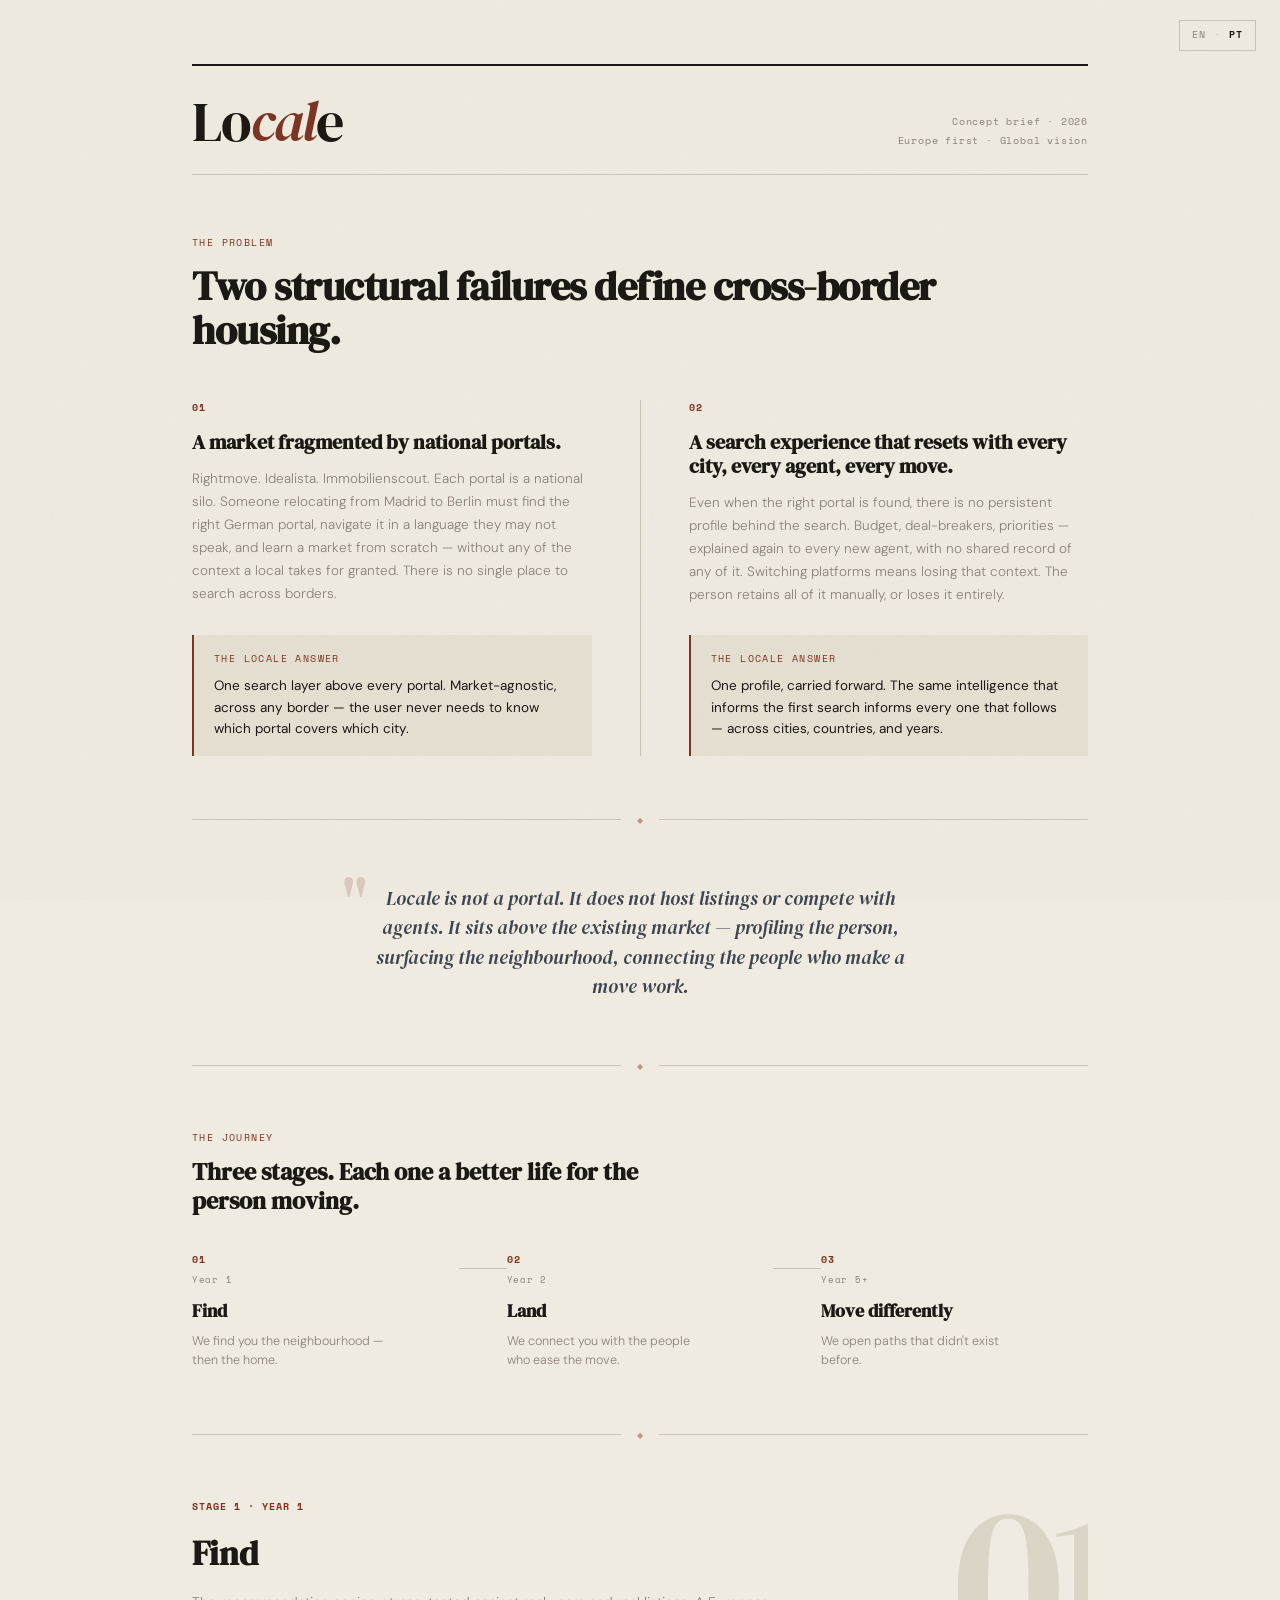
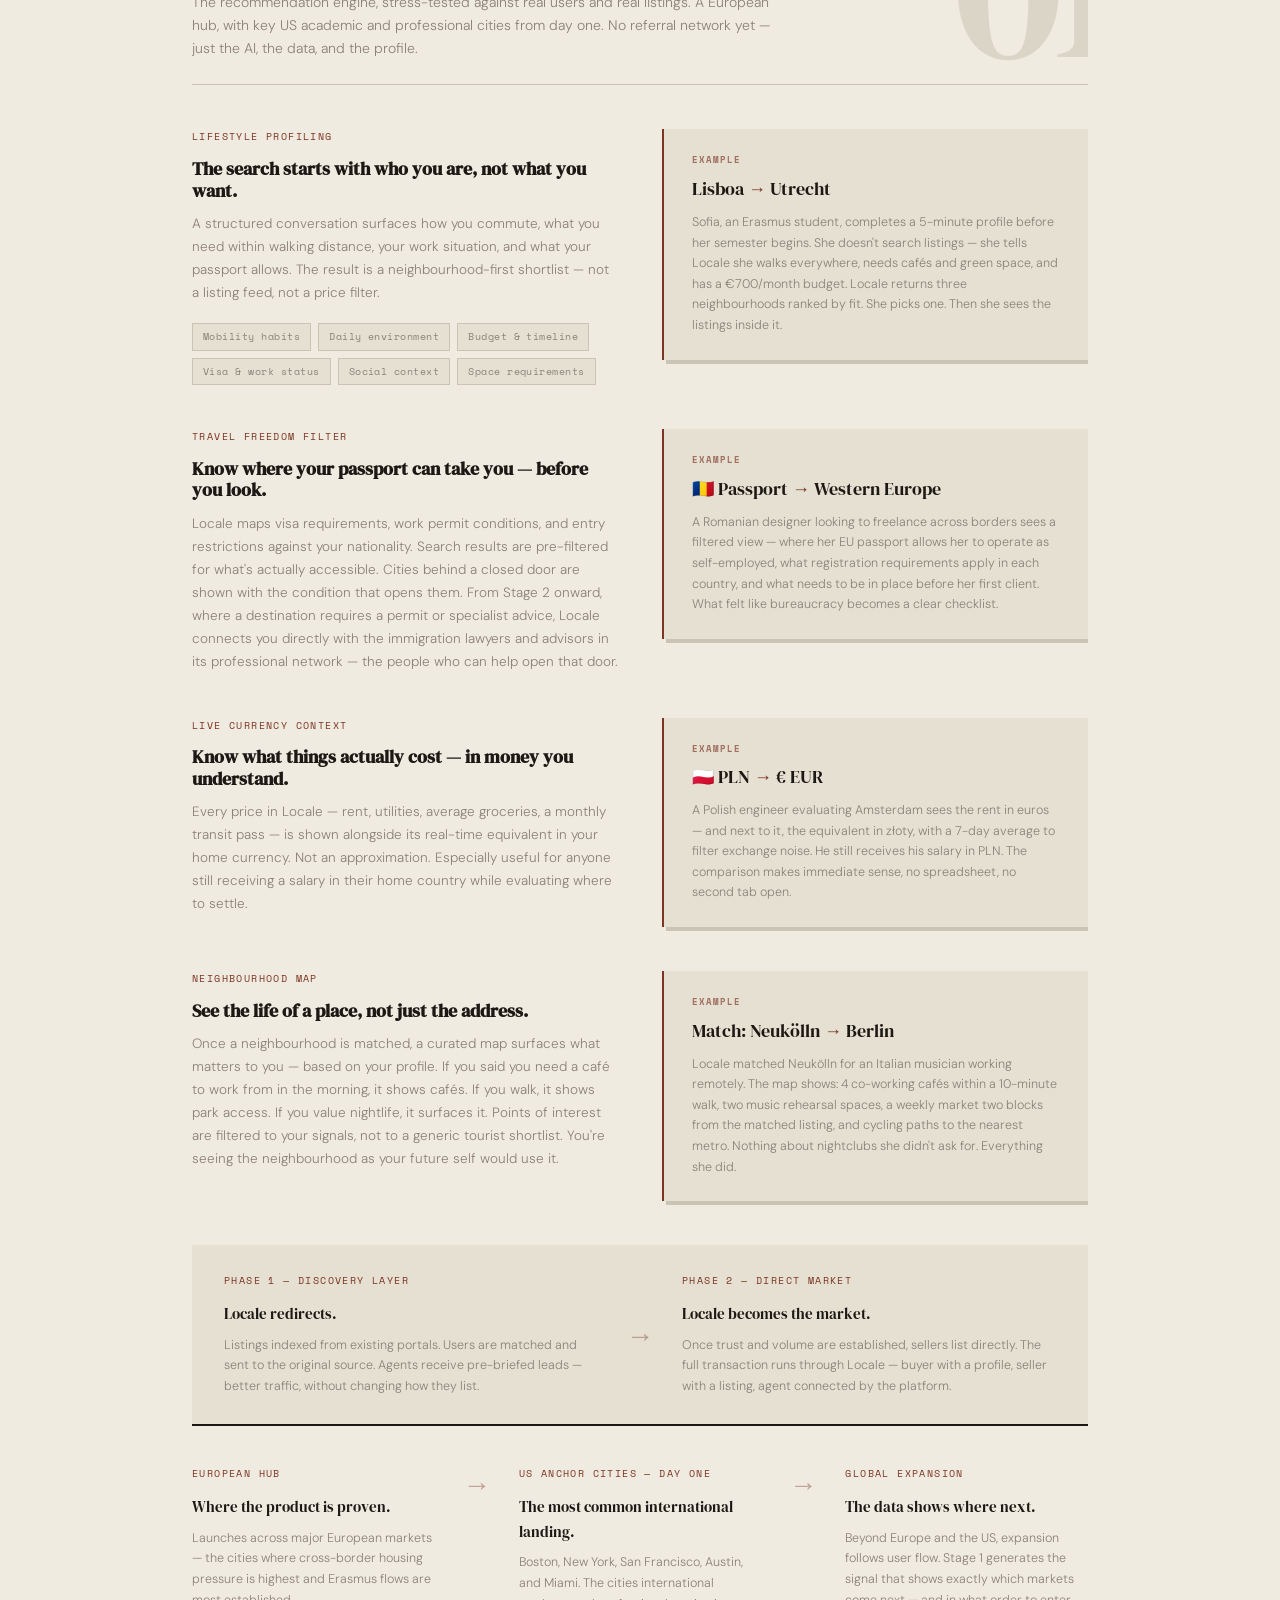
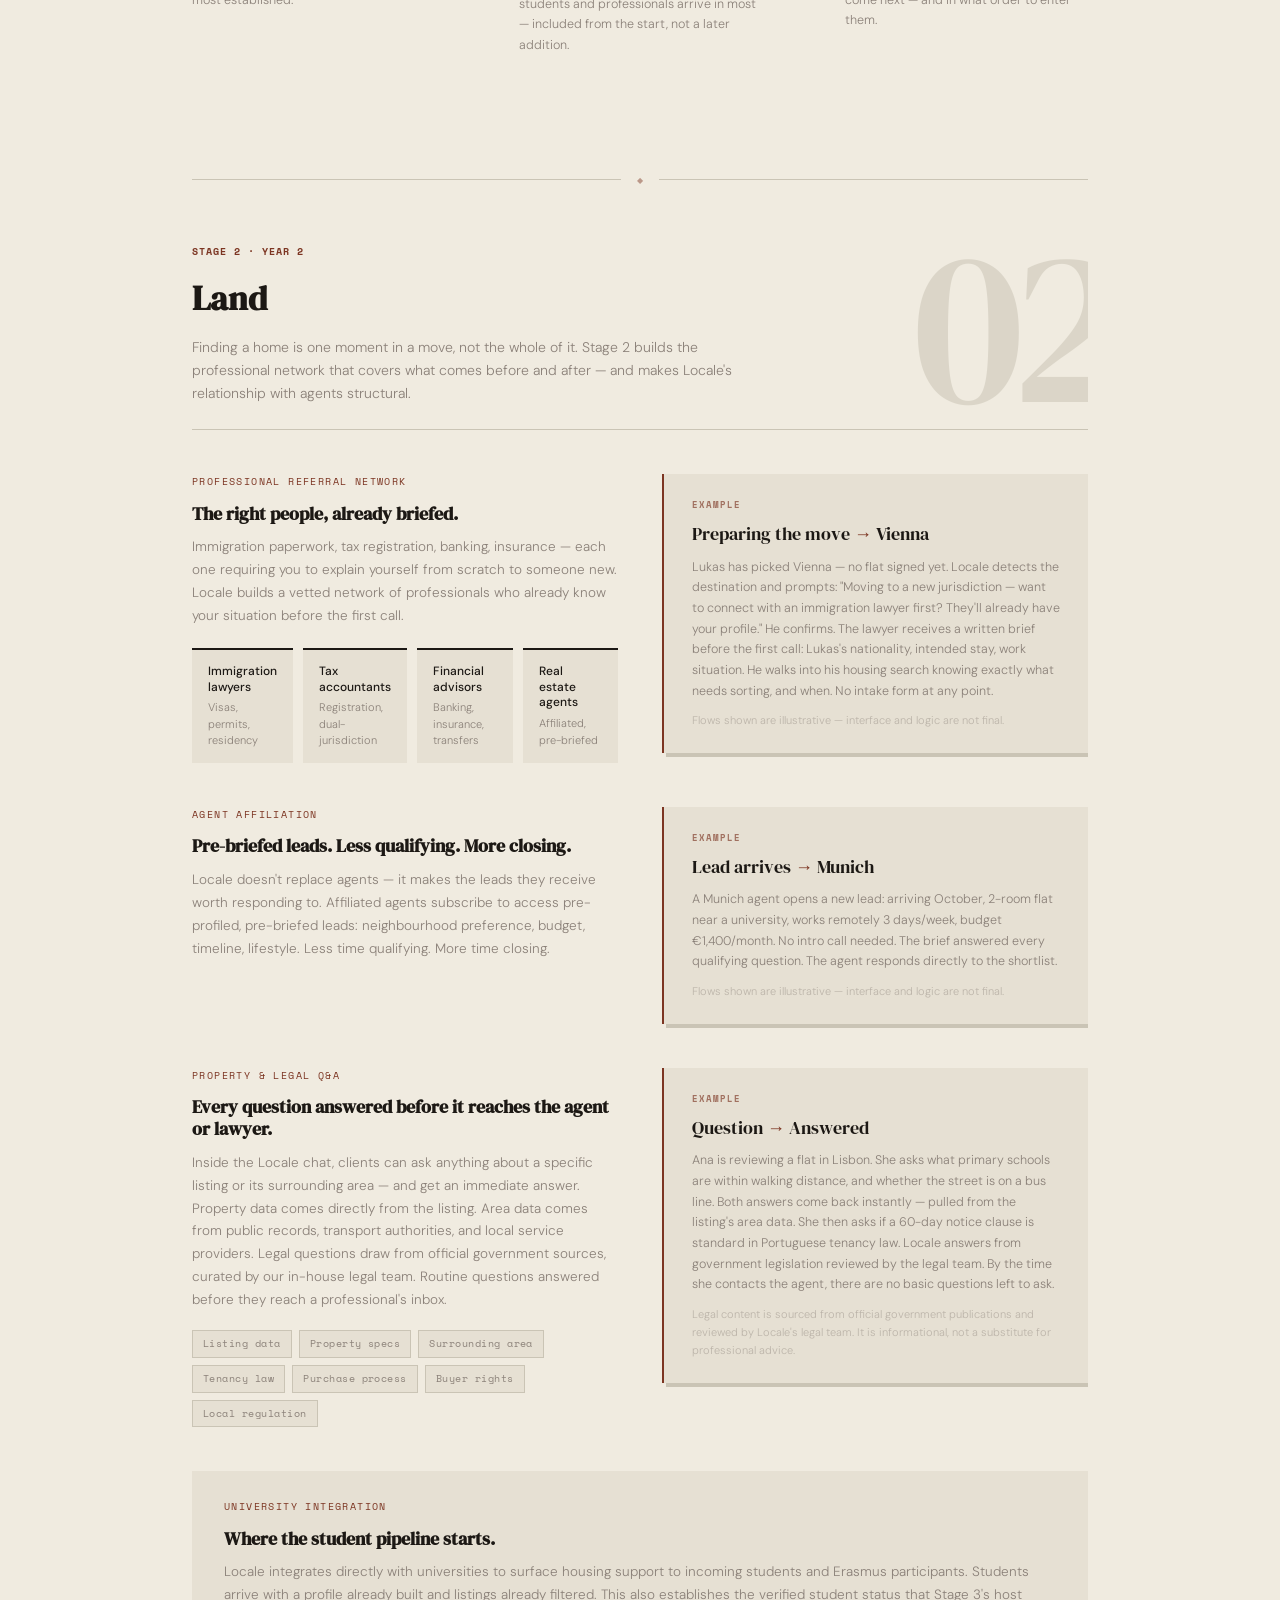
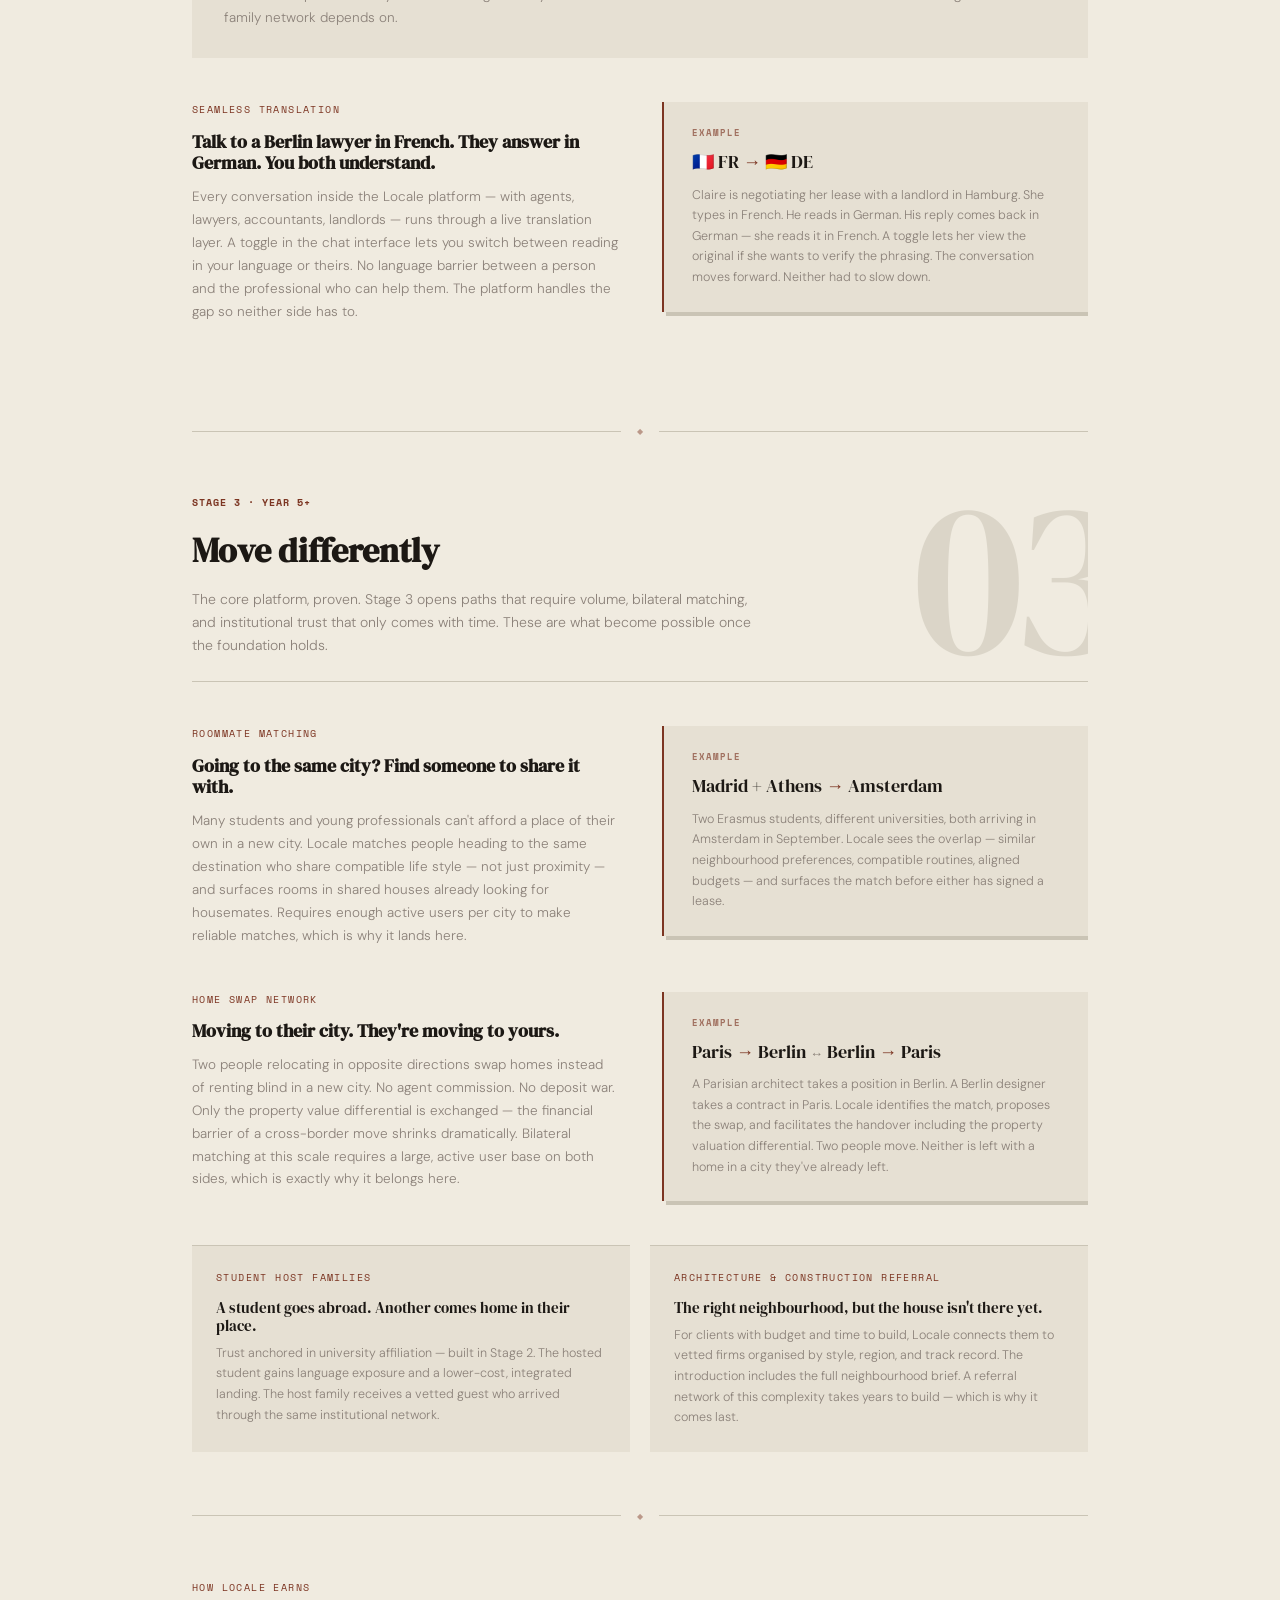
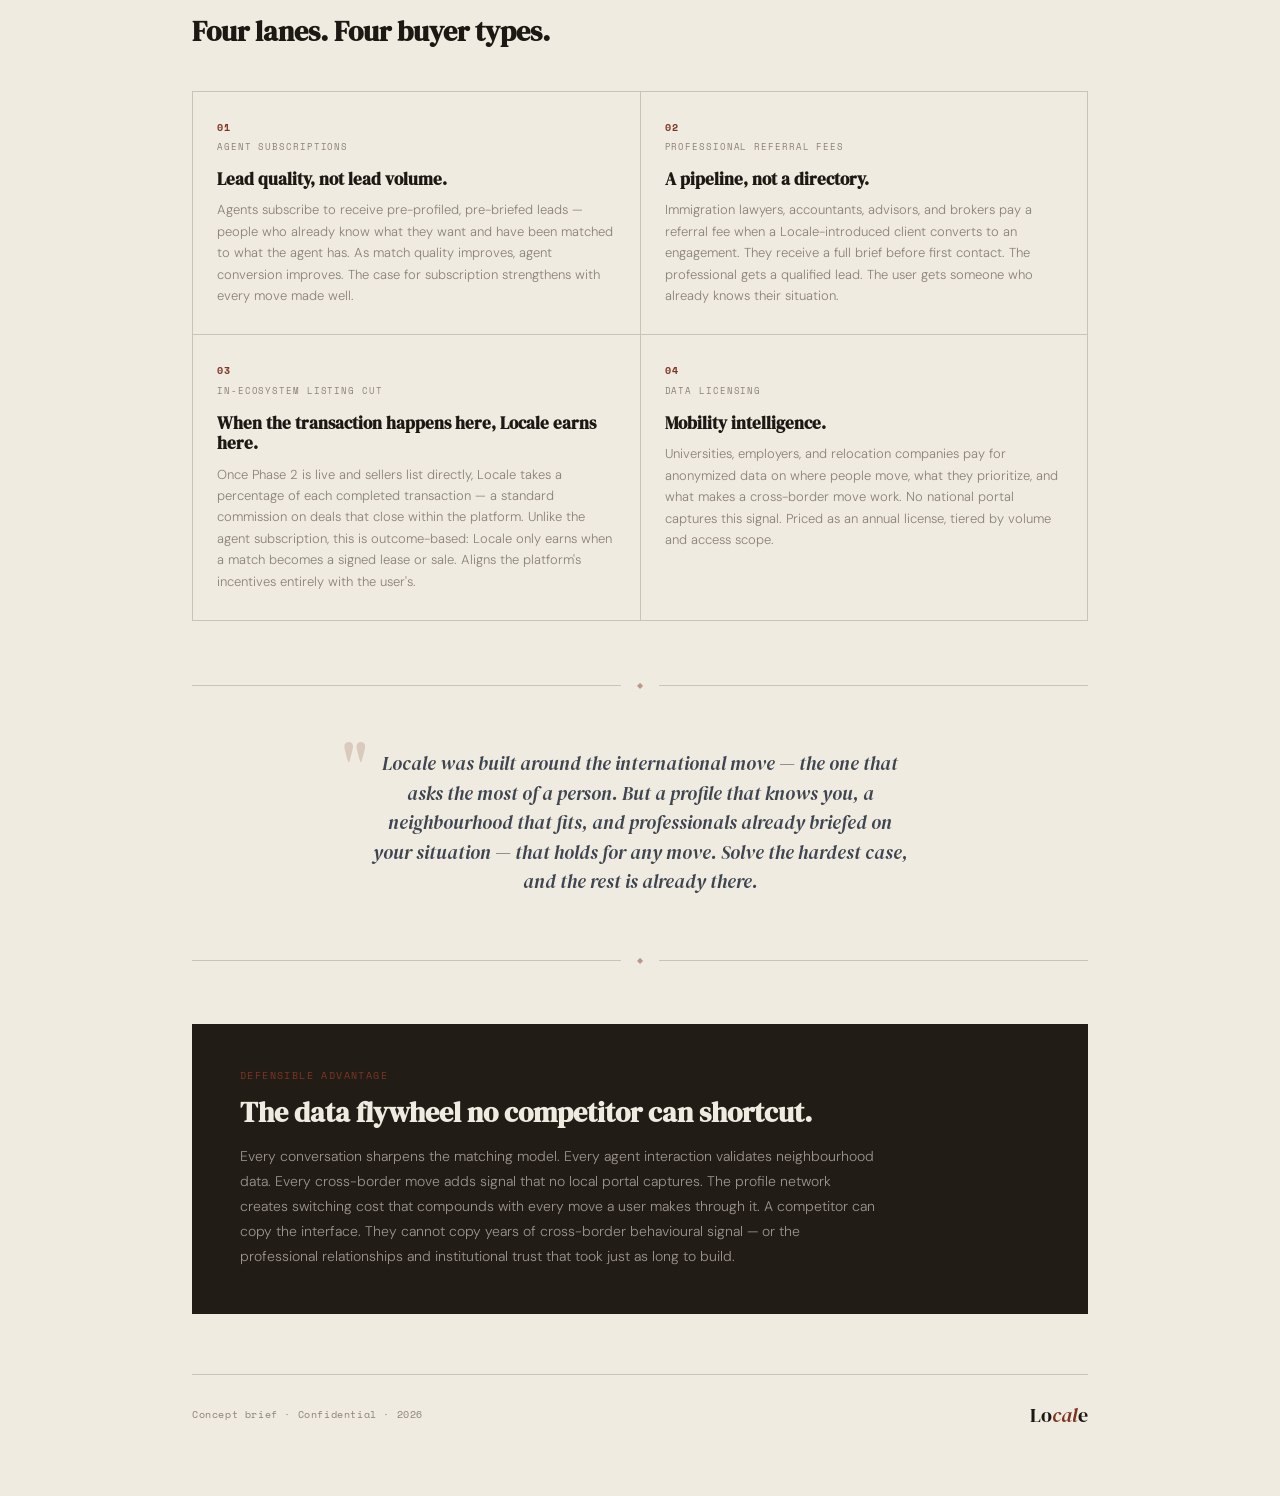
==== commit 91985108: "feature additions" ====
--- a/index.html
+++ b/index.html
@@ -279,8 +279,34 @@
     </div>
   </div>
 
-  <!-- University integration -->
-  <div class="feature-pair-full">
+<!-- AI-powered property & legal Q&A -->
+  <div class="feature-pair">
+    <div class="feature-left">
+      <span class="section-label">Property &amp; legal Q&amp;A</span>
+      <h3>Every question answered before it reaches the agent or lawyer.</h3>
+      <p>Inside the Locale chat, clients can ask anything about a specific listing or its surrounding area — and get an immediate answer. Property data comes directly from the listing. Area data comes from public records, transport authorities, and local service providers. Legal questions draw from official government sources, curated by our in-house legal team. Routine questions answered before they reach a professional's inbox.</p>
+      <div class="signal-tags">
+        <span>Listing data</span>
+        <span>Property specs</span>
+        <span>Surrounding area</span>
+        <span>Tenancy law</span>
+        <span>Purchase process</span>
+        <span>Buyer rights</span>
+        <span>Local regulation</span>
+      </div>
+    </div>
+    <div class="feature-right">
+      <div class="scenario-card">
+        <span class="scenario-label">Example</span>
+        <div class="scenario-route">Question <span>→</span> Answered</div>
+        <p>Ana is reviewing a flat in Lisbon. She asks what primary schools are within walking distance, and whether the street is on a bus line. Both answers come back instantly — pulled from the listing's area data. She then asks if a 60-day notice clause is standard in Portuguese tenancy law. Locale answers from government legislation reviewed by the legal team. By the time she contacts the agent, there are no basic questions left to ask.</p>
+        <p style="font-size:11px; opacity:0.45; margin-top:10px;">Legal content is sourced from official government publications and reviewed by Locale's legal team. It is informational, not a substitute for professional advice.</p>
+      </div>
+    </div>
+  </div>
+
+<!-- University integration -->
+  <div class="uni-block">
     <span class="section-label">University integration</span>
     <h3>Where the student pipeline starts.</h3>
     <p>Locale integrates directly with universities to surface housing support to incoming students and Erasmus participants. Students arrive with a profile already built and listings already filtered. This also establishes the verified student status that Stage 3's host family network depends on.</p>
@@ -423,4 +449,4 @@
 </footer>
 
 </body>
-</html>+</html>
--- a/style.css
+++ b/style.css
@@ -317,21 +317,24 @@
   font-weight: 300;
   line-height: 1.7;
 }
-.feature-pair-full {
+
+/* ─── University block ─── */
+.uni-block {
+  background: var(--card);
+  padding: 28px 32px;
   margin-bottom: 44px;
 }
-.feature-pair-full h3 {
+.uni-block h3 {
   font-family: 'DM Serif Display', serif;
   font-size: 18px;
   margin-bottom: 12px;
   line-height: 1.2;
 }
-.feature-pair-full p {
+.uni-block p {
   font-size: 13.5px;
   color: var(--muted);
   font-weight: 300;
   line-height: 1.7;
-  max-width: 580px;
 }
 
 /* ─── Signal tags ─── */
@@ -584,4 +587,4 @@
   .lang-toggle { display: none; }
   body::after { display: none; }
   .stage-bg-num { display: none; }
-}
+}
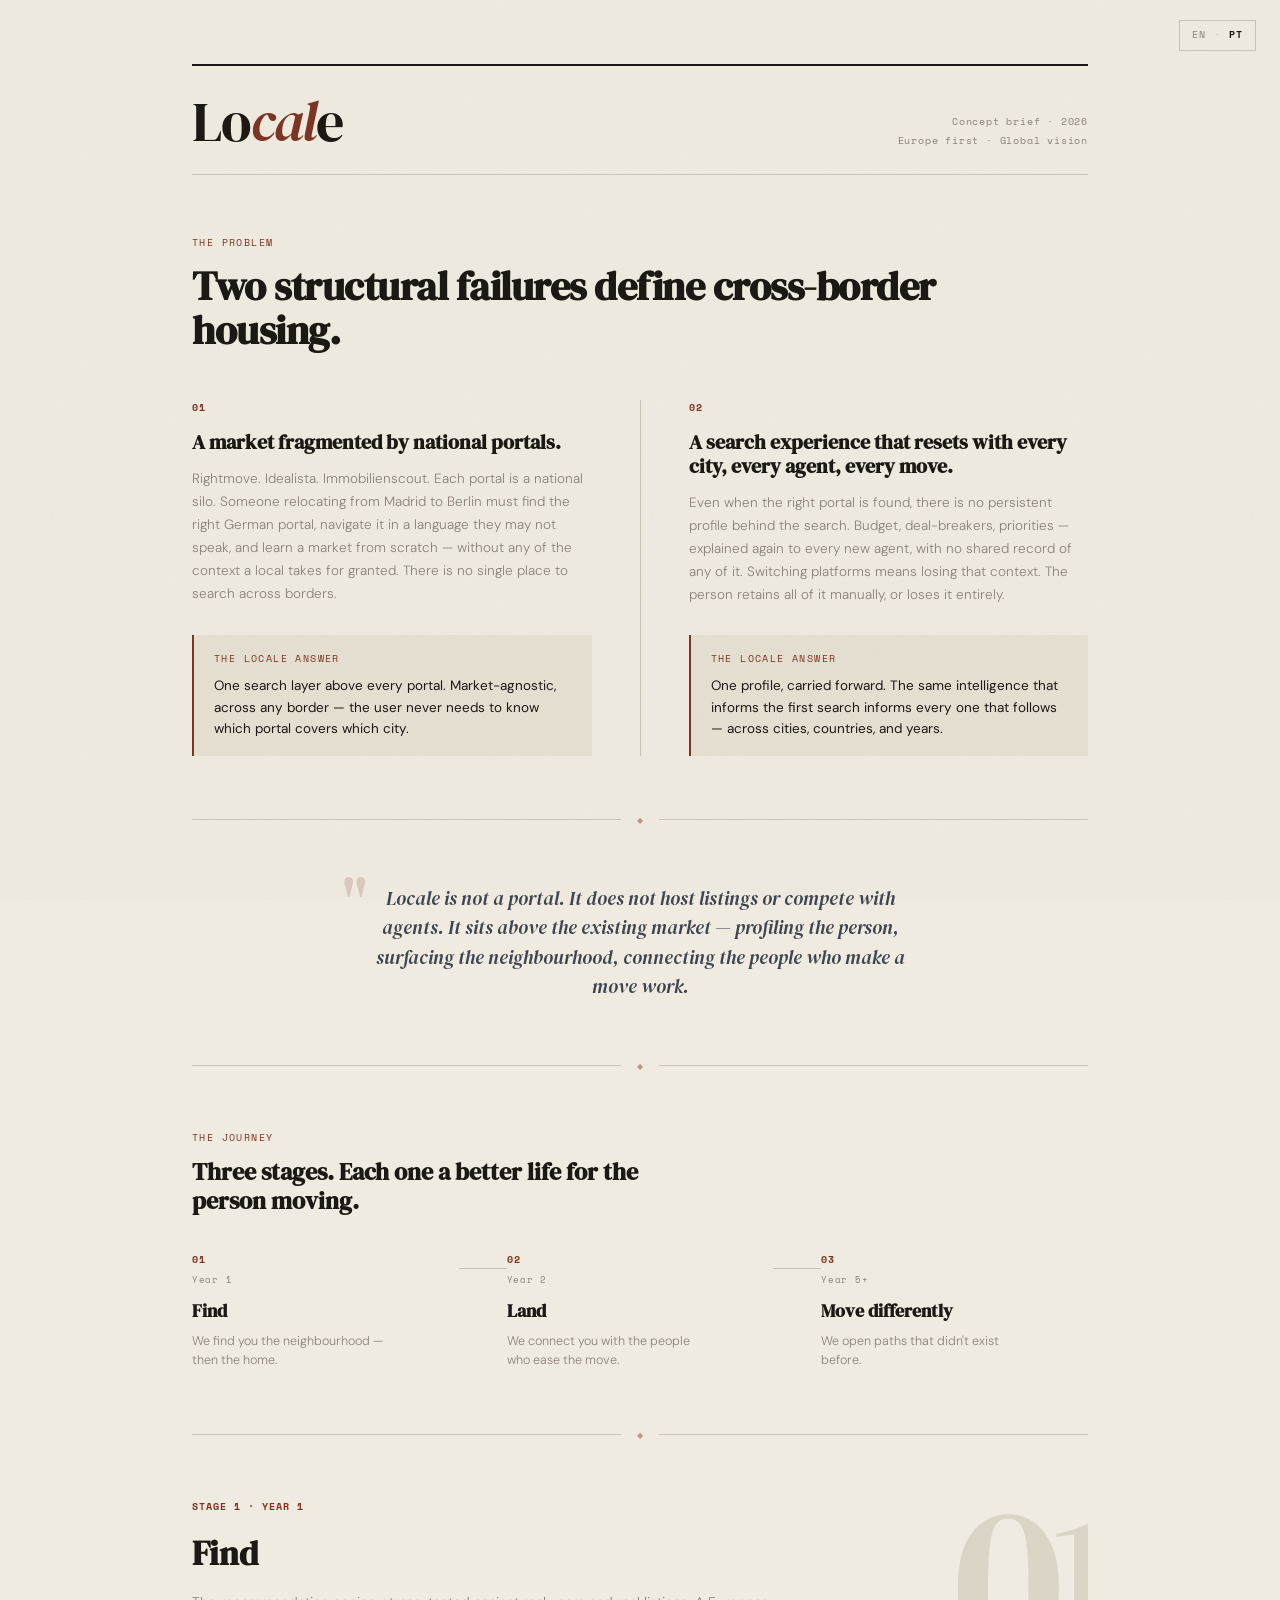
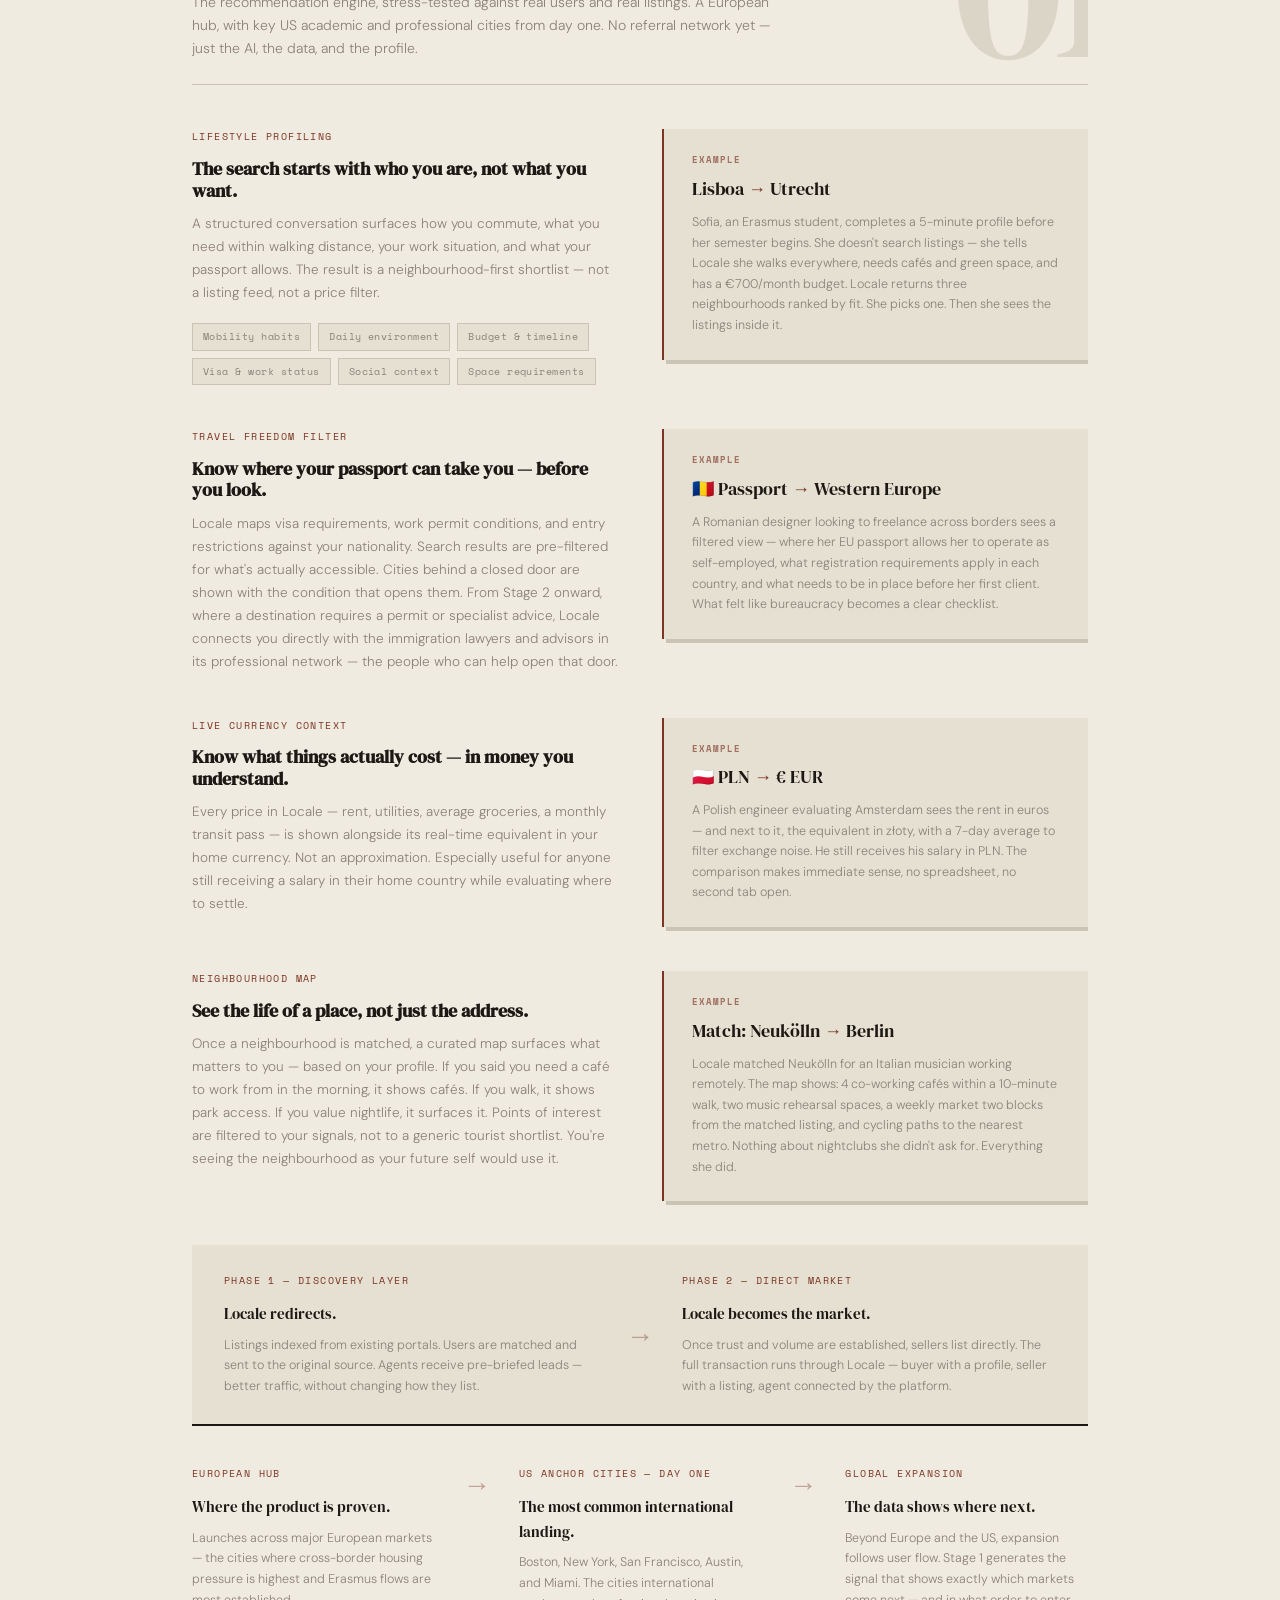
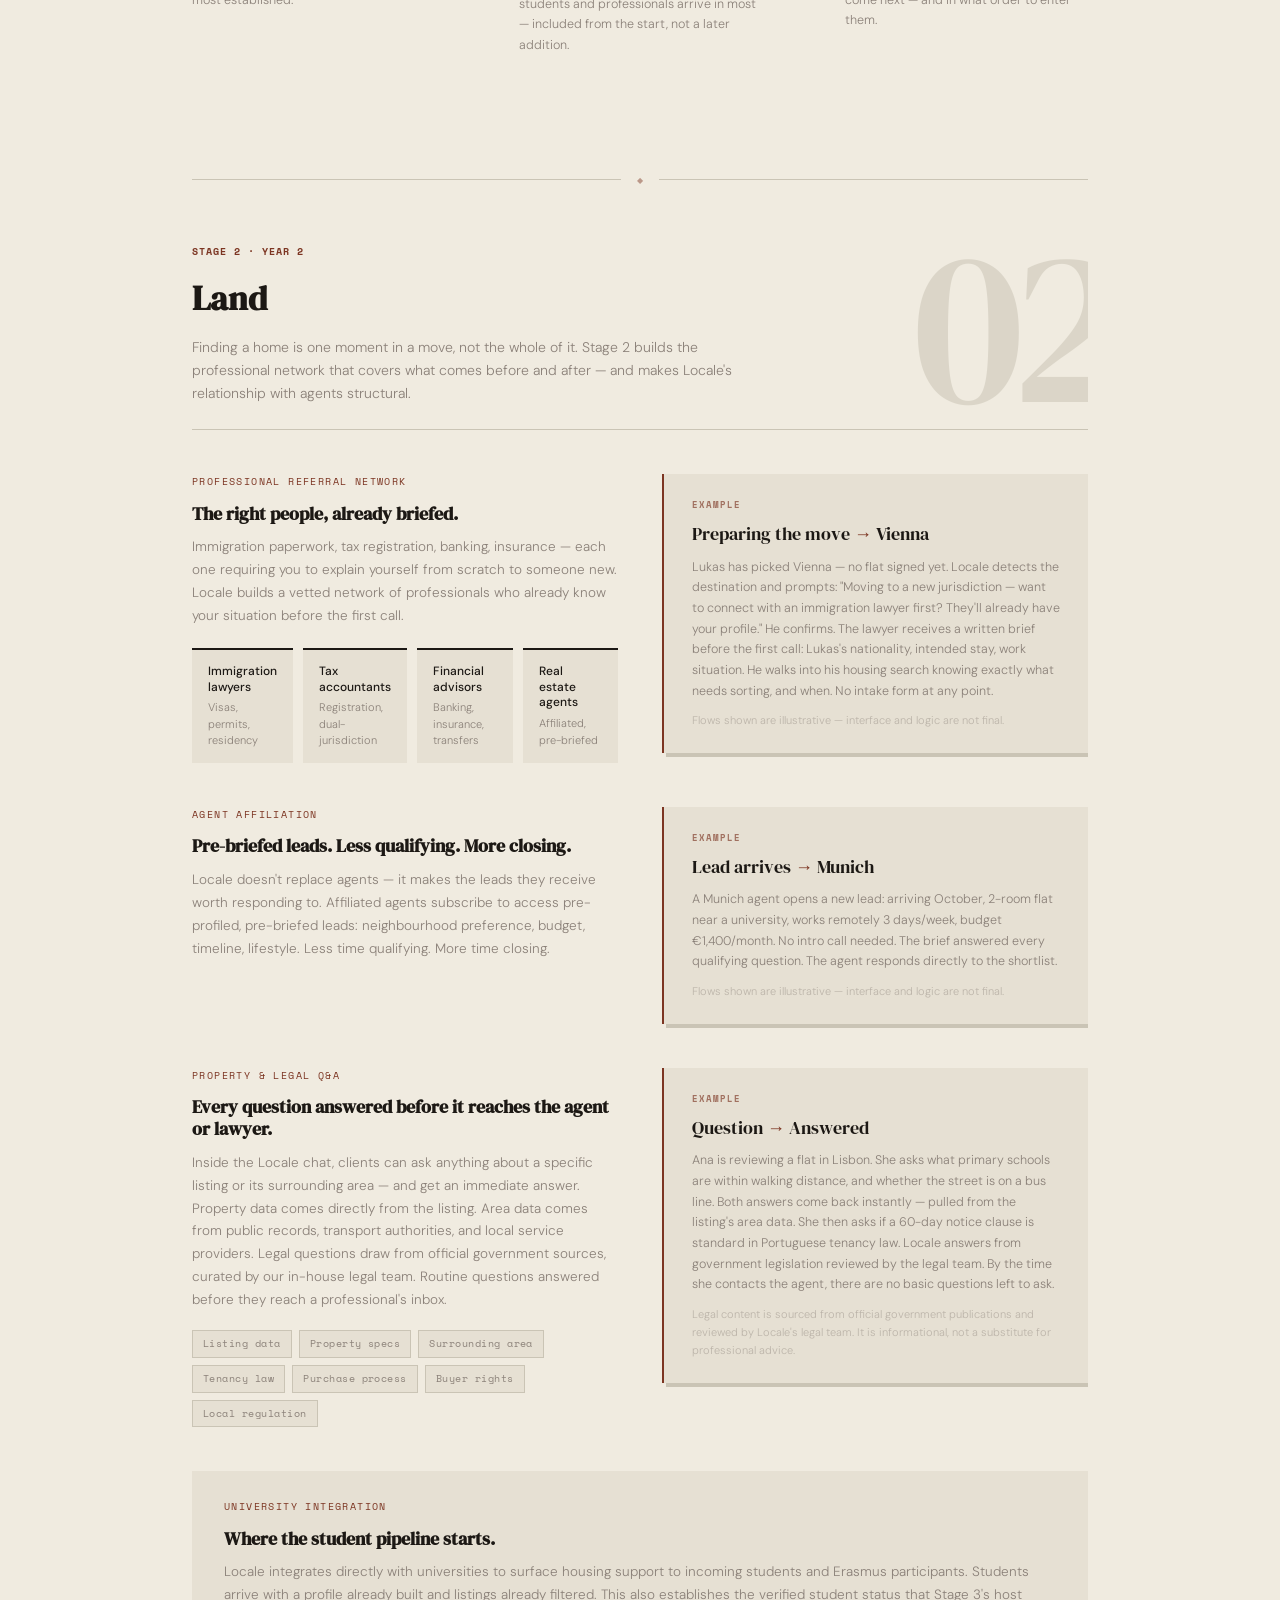
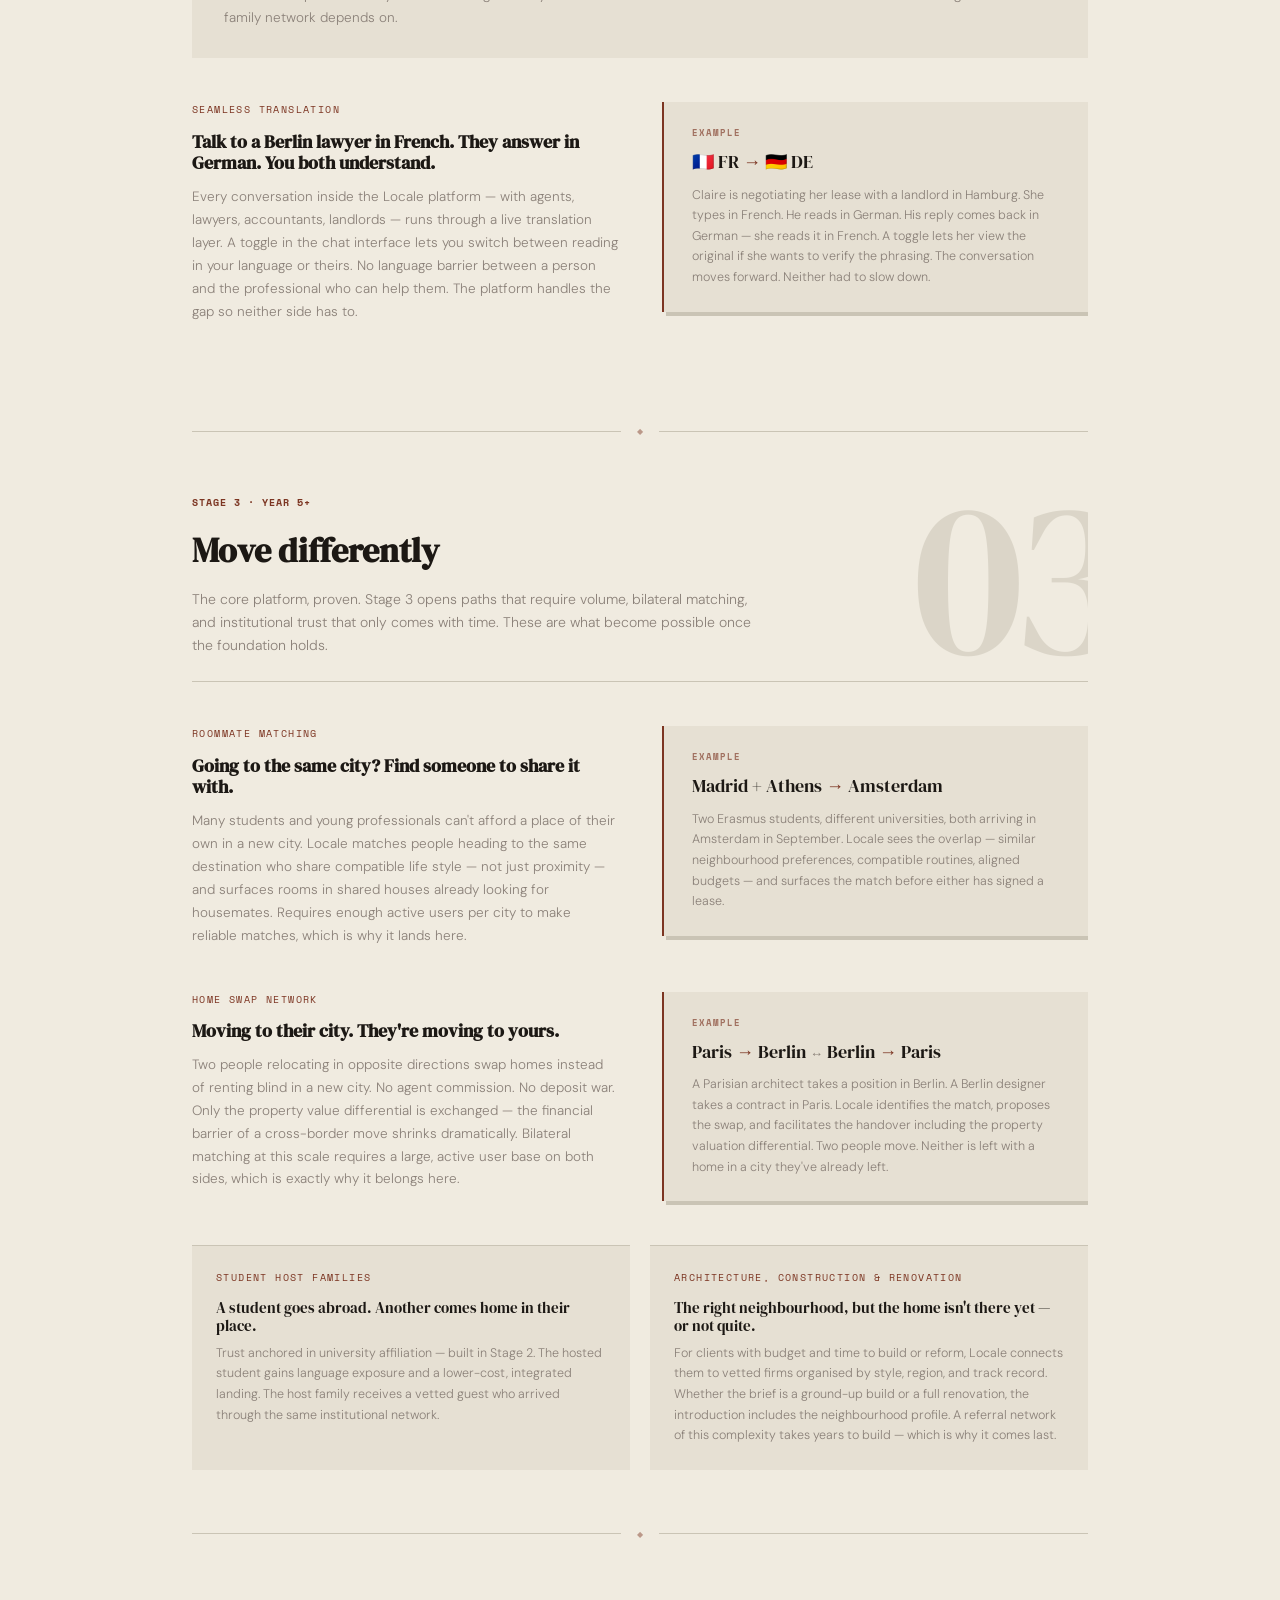
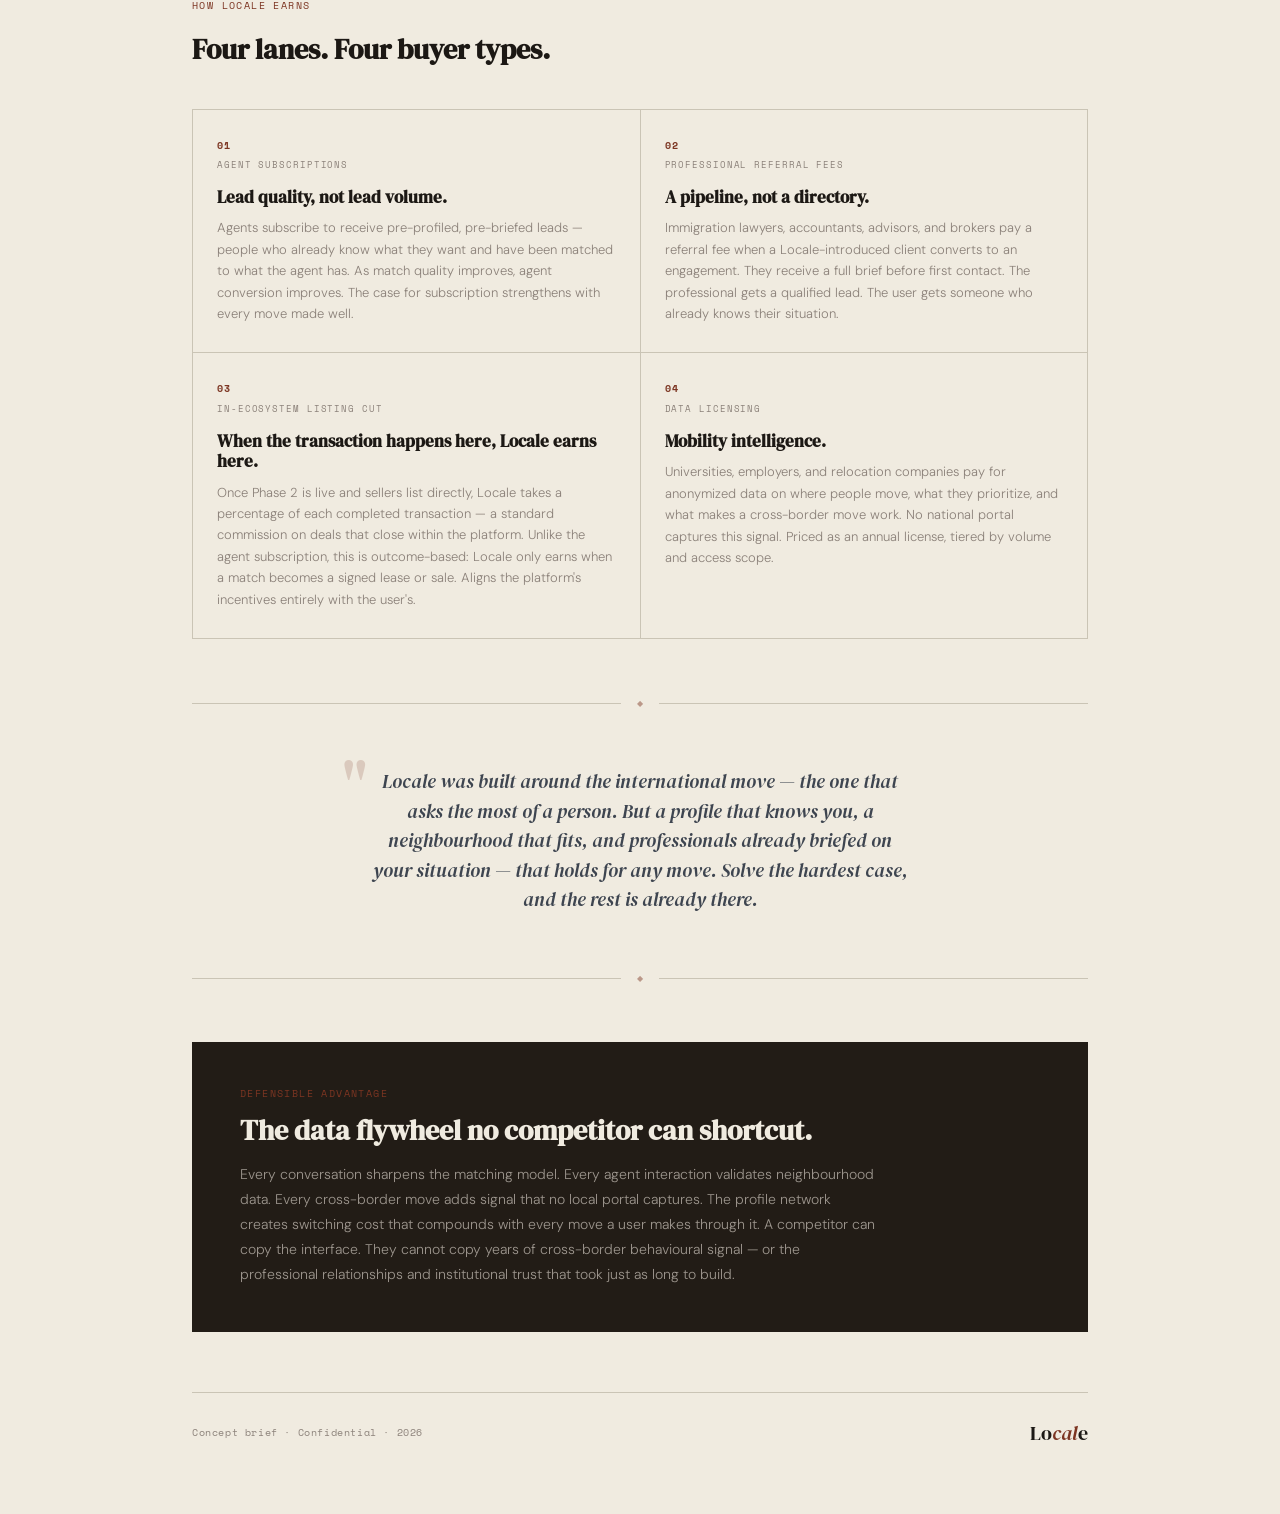
==== commit 15b380e8: "Update architecture section in index.html" ====
--- a/index.html
+++ b/index.html
@@ -382,9 +382,9 @@
       <p>Trust anchored in university affiliation — built in Stage 2. The hosted student gains language exposure and a lower-cost, integrated landing. The host family receives a vetted guest who arrived through the same institutional network.</p>
     </div>
     <div class="small-card">
-      <span class="section-label">Architecture &amp; construction referral</span>
-      <h4>The right neighbourhood, but the house isn't there yet.</h4>
-      <p>For clients with budget and time to build, Locale connects them to vetted firms organised by style, region, and track record. The introduction includes the full neighbourhood brief. A referral network of this complexity takes years to build — which is why it comes last.</p>
+      <span class="section-label">Architecture, construction &amp; renovation</span>
+      <h4>The right neighbourhood, but the home isn't there yet — or not quite.</h4>
+      <p>For clients with budget and time to build or reform, Locale connects them to vetted firms organised by style, region, and track record. Whether the brief is a ground-up build or a full renovation, the introduction includes the neighbourhood profile. A referral network of this complexity takes years to build — which is why it comes last.</p>
     </div>
   </div>
 </section>
--- a/style.css
+++ b/style.css
@@ -587,4 +587,4 @@
   .lang-toggle { display: none; }
   body::after { display: none; }
   .stage-bg-num { display: none; }
-}+}
